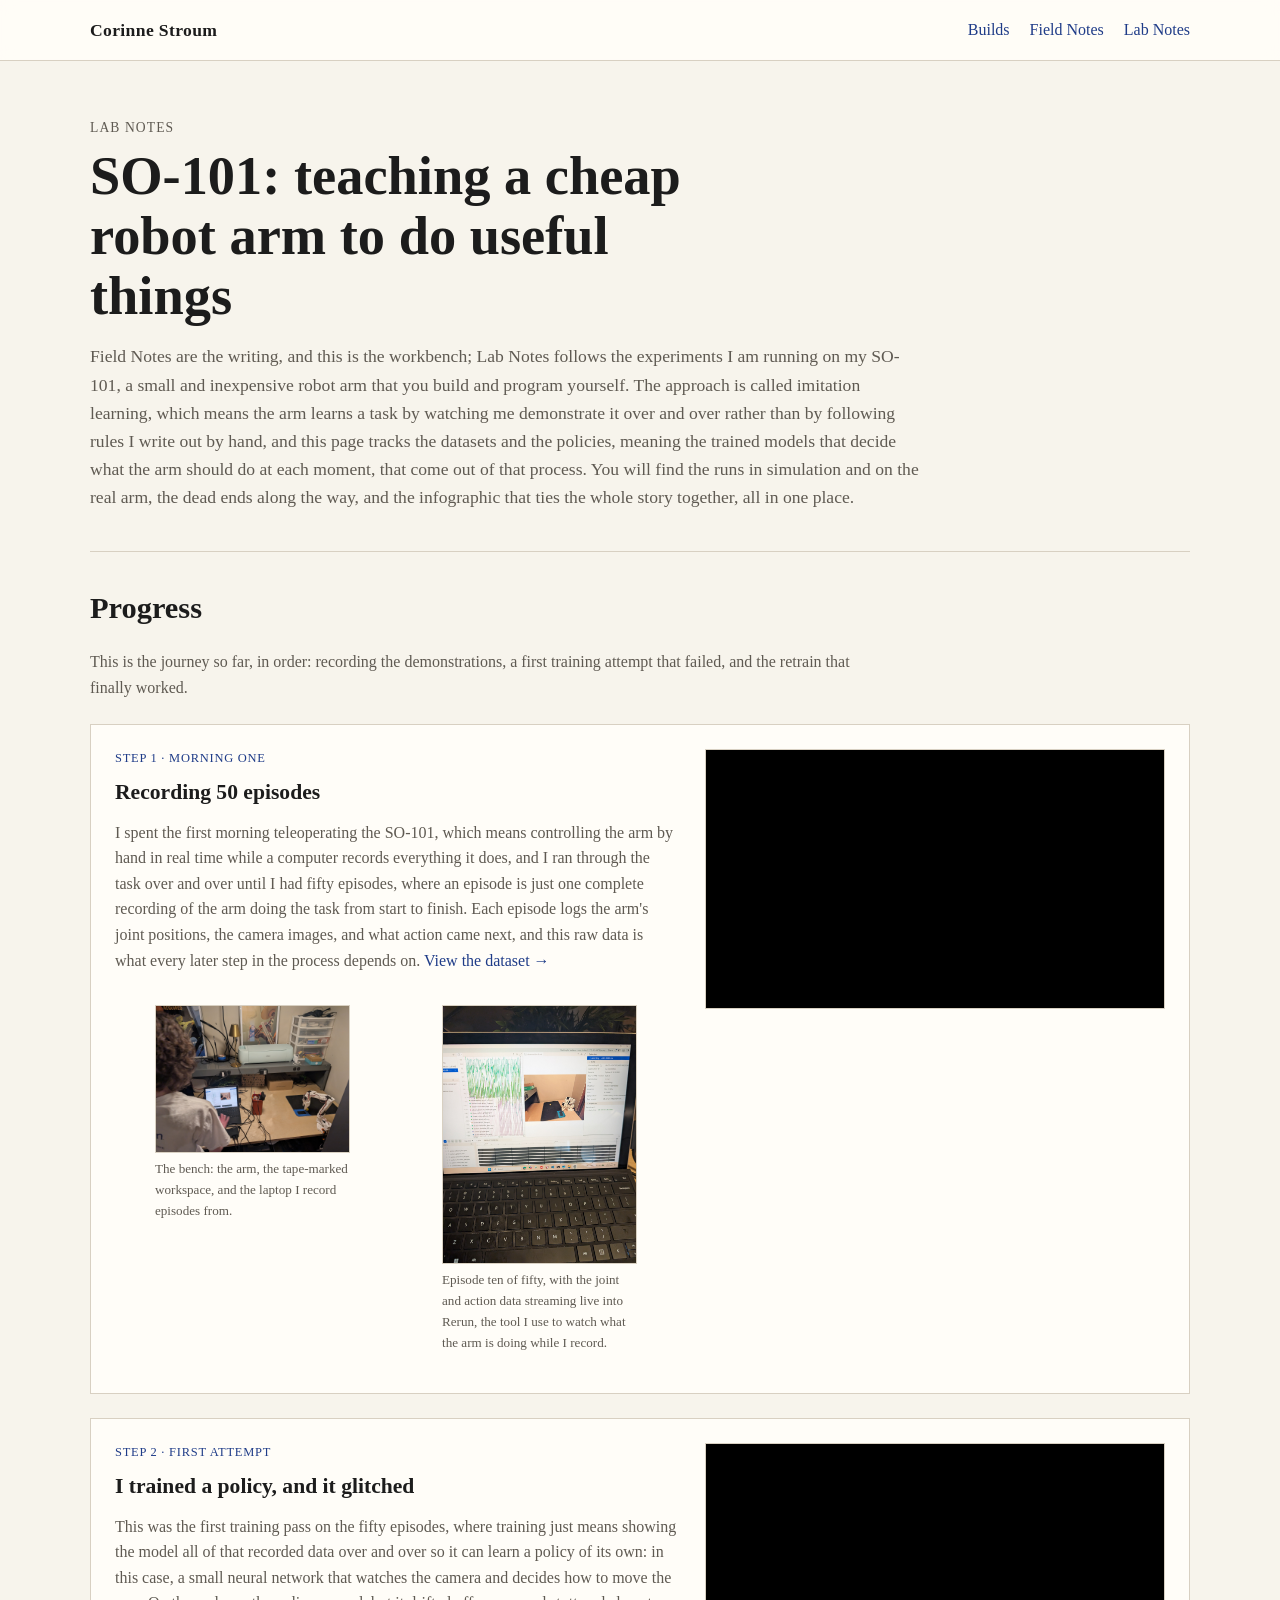
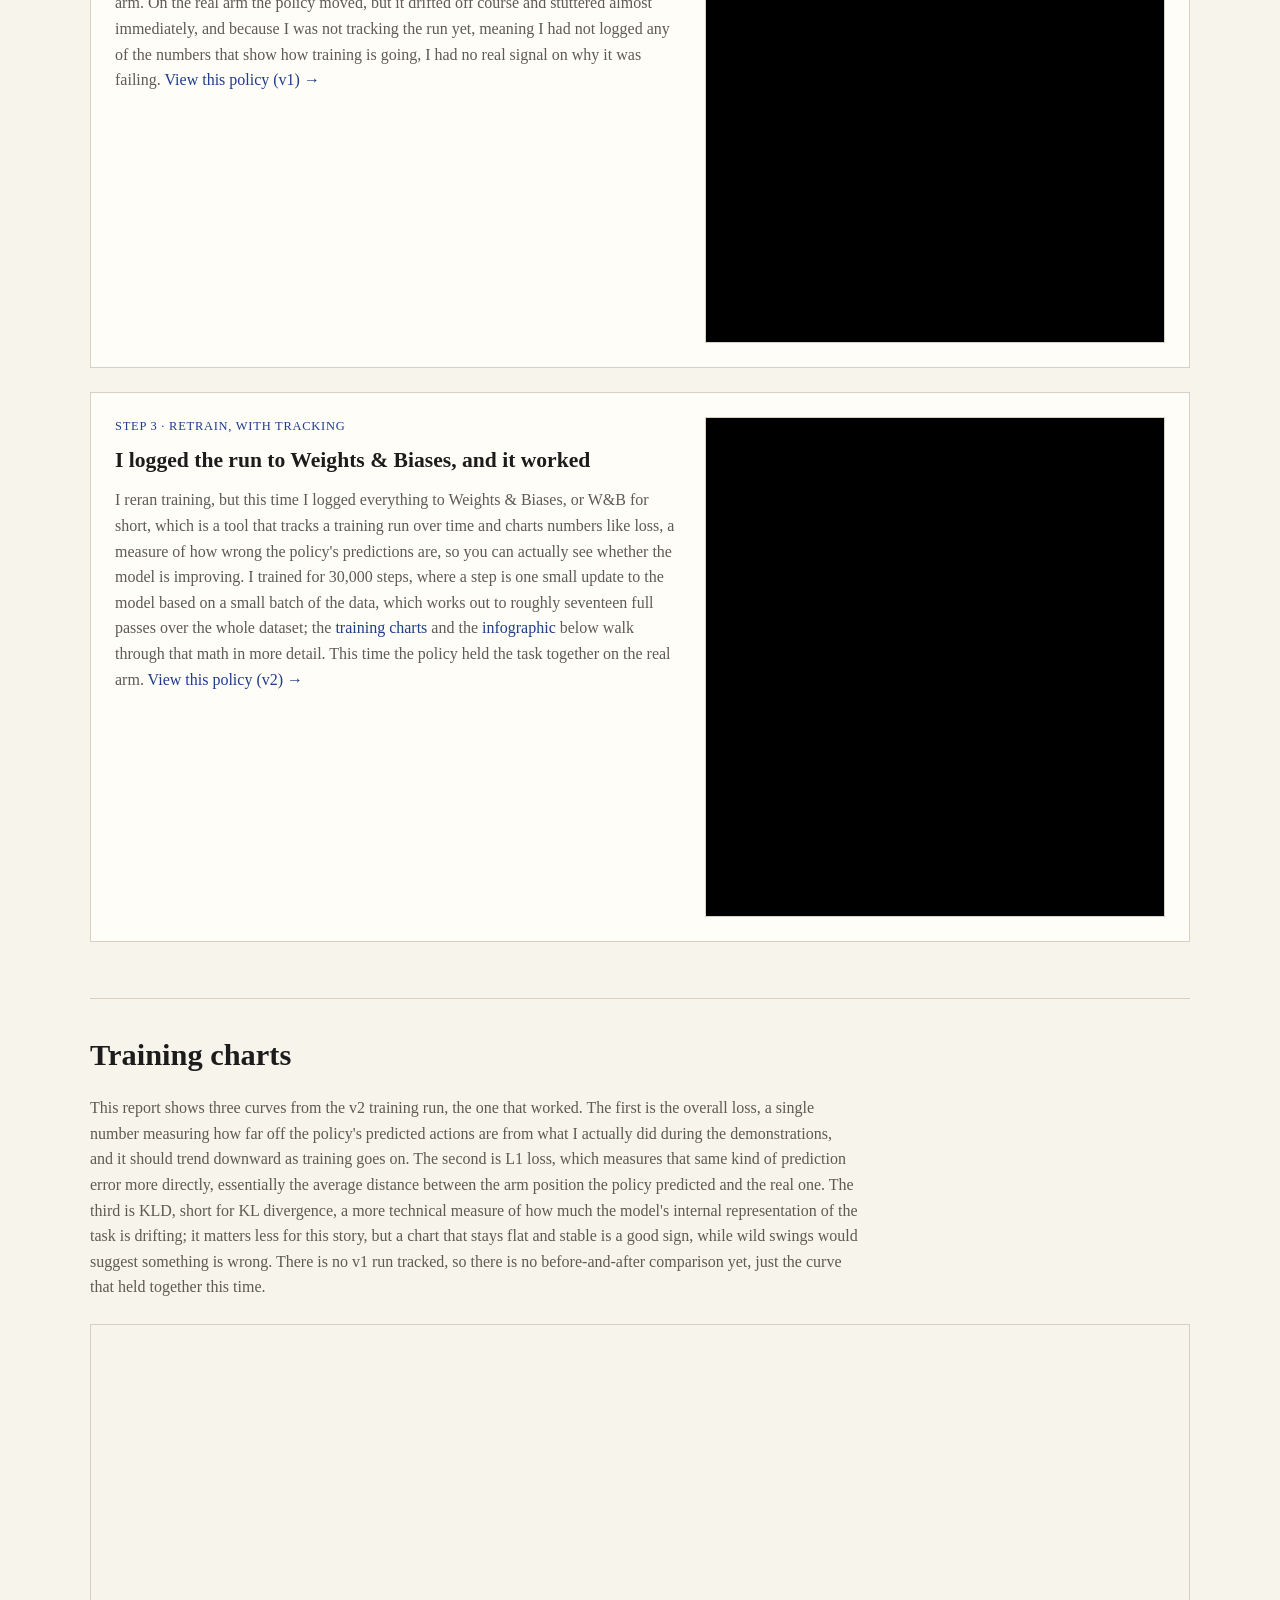
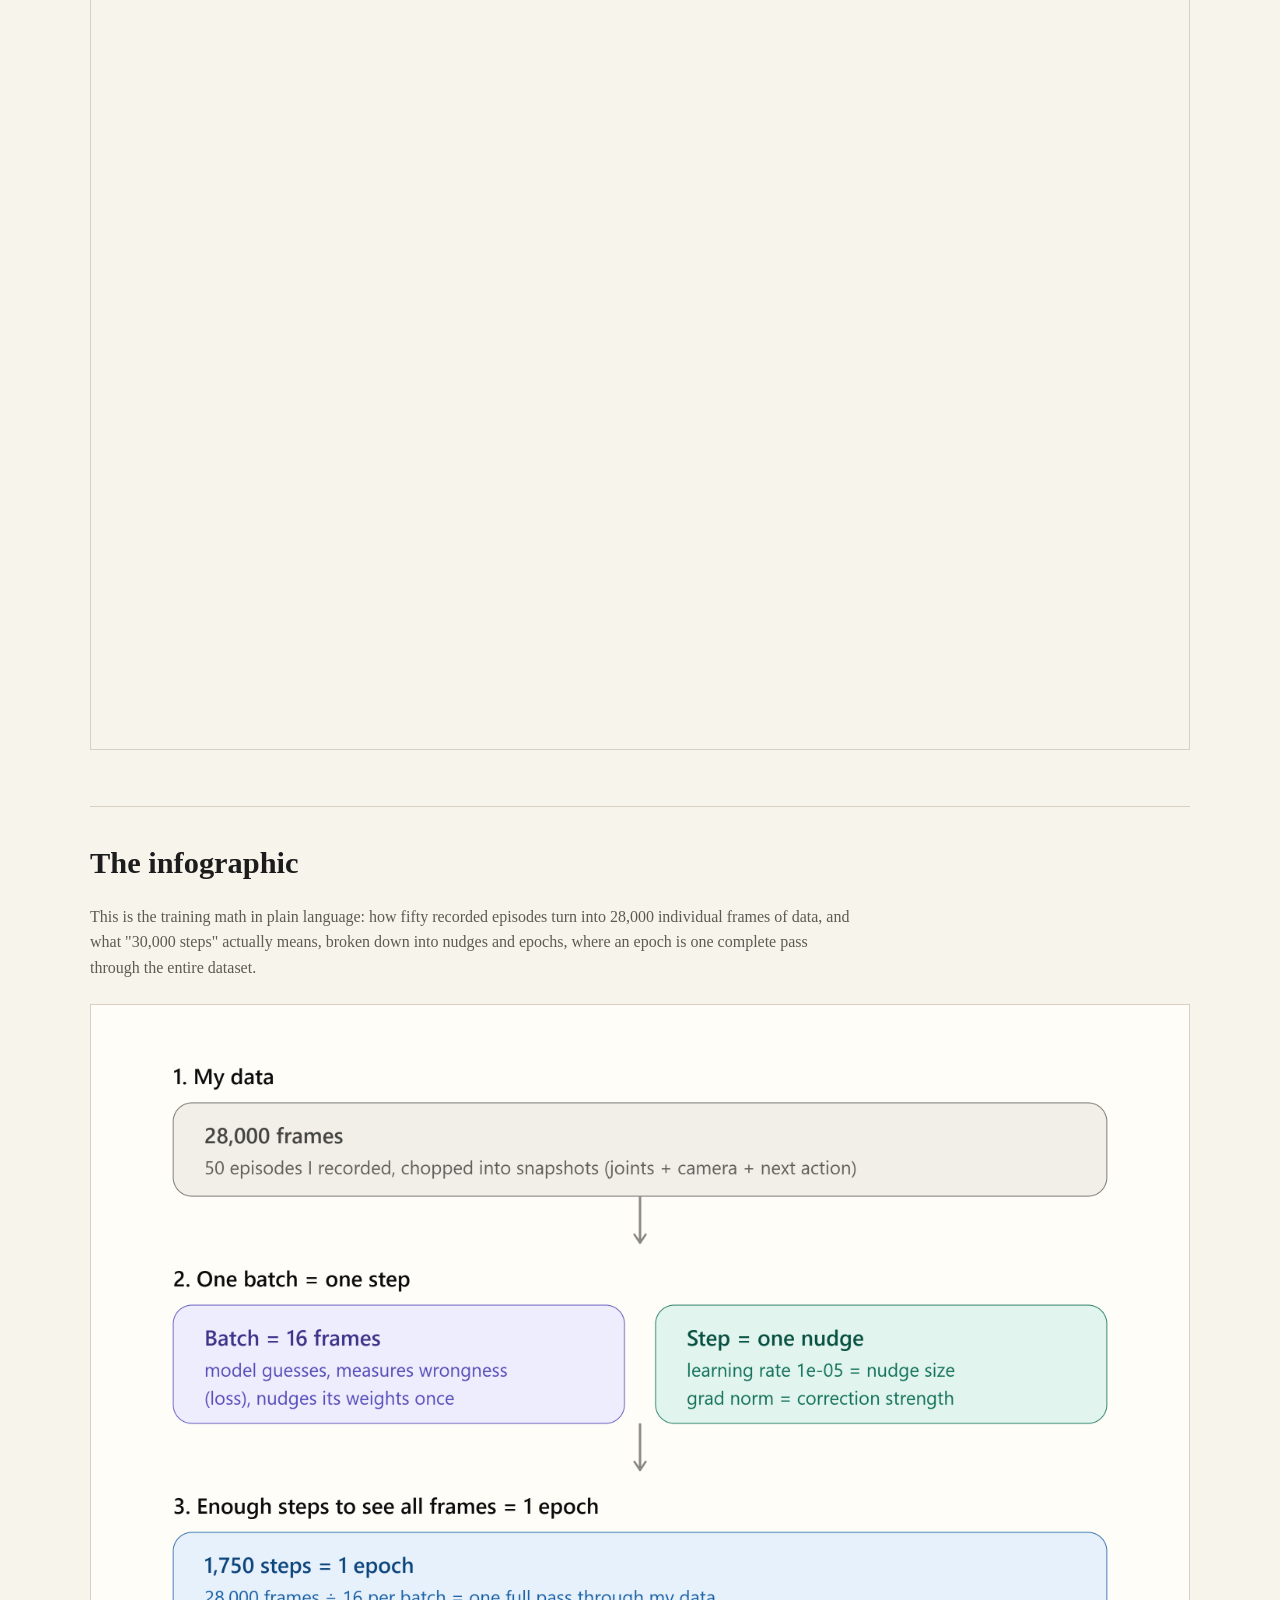
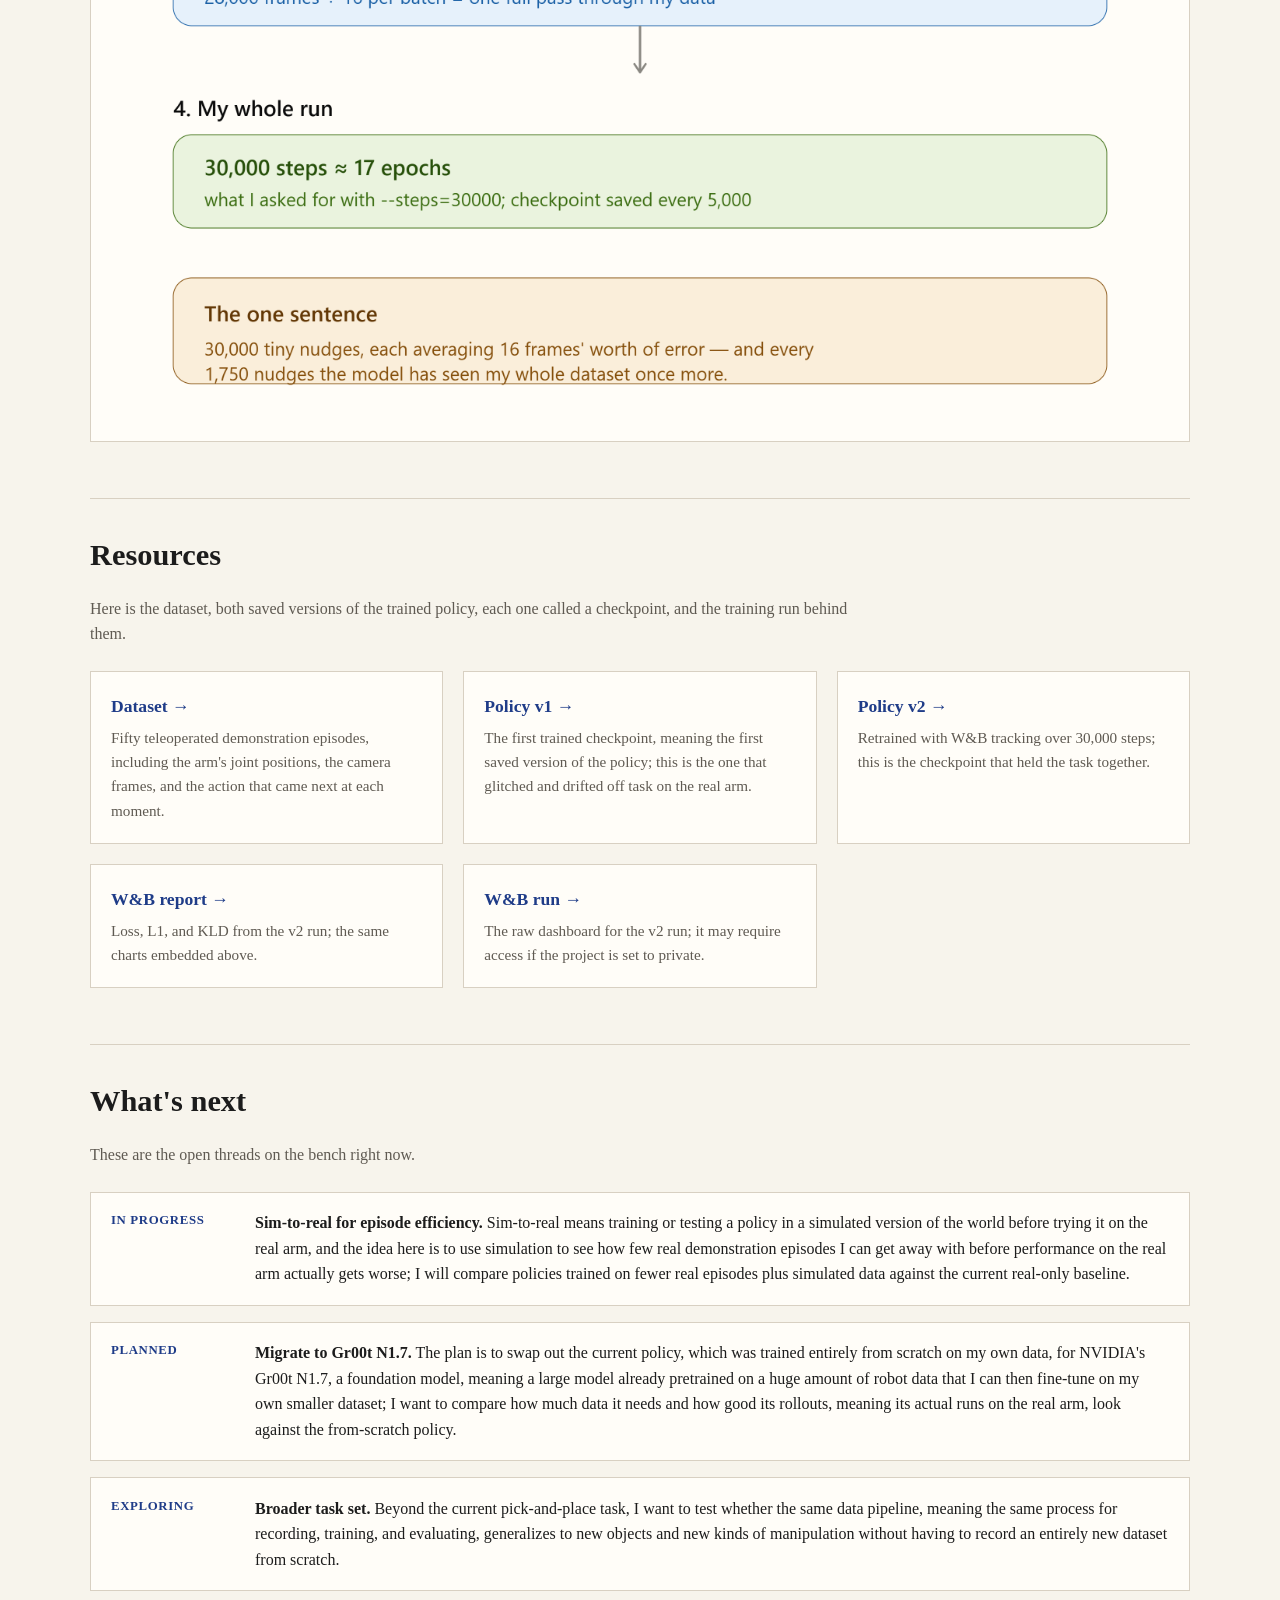
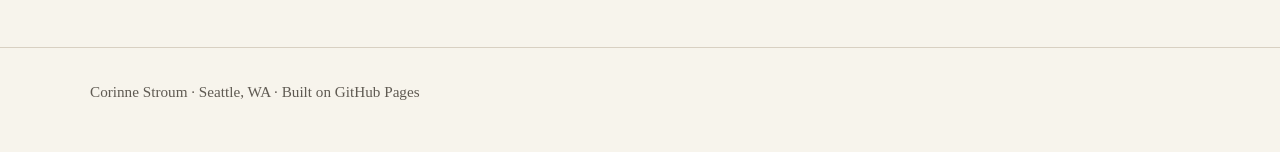
==== lab-notes.html @ 9cad7eb8 "Rewrite Lab Notes copy to match voice: no em dashes, longer sentences Rewrites all prose on lab-note" ====
<!DOCTYPE html>
<html lang="en">
<head>
  <meta charset="UTF-8" />
  <meta name="viewport" content="width=device-width, initial-scale=1.0" />
  <title>Lab Notes: SO-101 · Corinne Stroum</title>
  <style>
    :root {
      --bg: #f7f4ec;
      --paper: #fffdf8;
      --ink: #1c1c1c;
      --muted: #5f5a52;
      --line: #d8d0c2;
      --accent: #1f3c88;
      --max: 1100px;
    }

    * {
      box-sizing: border-box;
    }

    html {
      scroll-behavior: smooth;
    }

    body {
      margin: 0;
      font-family: Georgia, "Times New Roman", serif;
      background: var(--bg);
      color: var(--ink);
      line-height: 1.6;
    }

    a {
      color: var(--accent);
      text-decoration: none;
    }

    a:hover {
      text-decoration: underline;
    }

    .wrap {
      width: min(92%, var(--max));
      margin: 0 auto;
    }

    header {
      border-bottom: 1px solid var(--line);
      background: rgba(255, 253, 248, 0.92);
      position: sticky;
      top: 0;
      backdrop-filter: blur(8px);
    }

    nav {
      display: flex;
      justify-content: space-between;
      align-items: center;
      padding: 1rem 0;
      gap: 1rem;
    }

    nav .name {
      font-size: 1.1rem;
      font-weight: bold;
      letter-spacing: 0.02em;
    }

    nav ul {
      list-style: none;
      display: flex;
      gap: 1.25rem;
      padding: 0;
      margin: 0;
      flex-wrap: wrap;
    }

    .hero {
      padding: 3.5rem 0 2.5rem;
    }

    .hero .kicker {
      text-transform: uppercase;
      letter-spacing: 0.08em;
      font-size: 0.85rem;
      color: var(--muted);
      margin-bottom: 0.5rem;
    }

    .hero h1 {
      font-size: clamp(2.2rem, 5vw, 3.4rem);
      line-height: 1.1;
      margin: 0 0 1rem;
      max-width: 22ch;
    }

    .hero p {
      max-width: 52rem;
      font-size: 1.1rem;
      color: var(--muted);
      margin: 0;
    }

    section {
      padding: 2rem 0 3.5rem;
      border-top: 1px solid var(--line);
    }

    section h2 {
      font-size: 1.9rem;
      margin: 0 0 0.75rem;
    }

    .section-intro {
      color: var(--muted);
      max-width: 48rem;
      margin-bottom: 1.5rem;
    }

    .grid {
      display: grid;
      grid-template-columns: repeat(auto-fit, minmax(280px, 1fr));
      gap: 1.25rem;
    }

    .card {
      background: var(--paper);
      border: 1px solid var(--line);
      padding: 1.25rem;
    }

    .card h3 {
      margin-top: 0;
      margin-bottom: 0.5rem;
      font-size: 1.2rem;
    }

    .meta {
      font-size: 0.88rem;
      color: var(--muted);
      margin-bottom: 0.75rem;
    }

    .placeholder {
      border: 1px dashed var(--line);
      background: rgba(255,255,255,0.45);
      color: var(--muted);
      display: flex;
      flex-direction: column;
      align-items: center;
      justify-content: center;
      text-align: center;
      min-height: 180px;
      font-size: 0.95rem;
    }

    .placeholder .tag {
      text-transform: uppercase;
      letter-spacing: 0.06em;
      font-size: 0.75rem;
      margin-bottom: 0.4rem;
    }

    .media-grid {
      display: grid;
      grid-template-columns: repeat(auto-fit, minmax(260px, 1fr));
      gap: 1.25rem;
    }

    .media-grid figure {
      margin: 0;
    }

    .media-grid img,
    .media-grid video {
      width: 100%;
      height: auto;
      display: block;
      border: 1px solid var(--line);
      background: #000;
    }

    .media-grid figcaption {
      font-size: 0.88rem;
      color: var(--muted);
      margin-top: 0.5rem;
    }

    .story {
      display: grid;
      gap: 1.5rem;
    }

    .beat {
      display: grid;
      grid-template-columns: 1.1fr 0.9fr;
      gap: 1.75rem;
      align-items: start;
      background: var(--paper);
      border: 1px solid var(--line);
      padding: 1.5rem;
    }

    .beat .kicker {
      text-transform: uppercase;
      letter-spacing: 0.06em;
      font-size: 0.78rem;
      color: var(--accent);
      margin-bottom: 0.4rem;
    }

    .beat h3 {
      font-size: 1.35rem;
      margin: 0 0 0.6rem;
    }

    .beat p {
      color: var(--muted);
      margin: 0;
    }

    .beat .photos {
      display: grid;
      grid-template-columns: 1fr 1fr;
      gap: 0.75rem;
      margin-top: 1rem;
    }

    .beat .photos img {
      width: 100%;
      height: auto;
      display: block;
      border: 1px solid var(--line);
    }

    .beat .photos figcaption,
    .beat p + figcaption {
      font-size: 0.82rem;
      color: var(--muted);
      margin-top: 0.35rem;
    }

    .video-embed {
      border: 1px solid var(--line);
      background: #000;
    }

    .video-embed iframe {
      width: 100%;
      aspect-ratio: 16 / 9;
      display: block;
      border: 0;
    }

    .video-embed.portrait iframe {
      aspect-ratio: 9 / 16;
      max-width: 280px;
      margin: 0 auto;
    }

    .wandb-embed {
      border: 1px solid var(--line);
      line-height: 0;
    }

    .wandb-embed iframe {
      border: none;
      width: 100%;
      height: 1024px;
      display: block;
    }

    @media (max-width: 700px) {
      .beat {
        grid-template-columns: 1fr;
      }
    }

    .infographic-frame {
      border: 1px solid var(--line);
      background: var(--paper);
      padding: 1.25rem;
    }

    .infographic-frame img {
      width: 100%;
      height: auto;
      display: block;
    }

    .resource-list {
      list-style: none;
      margin: 0;
      padding: 0;
      display: grid;
      grid-template-columns: repeat(auto-fit, minmax(280px, 1fr));
      gap: 1.25rem;
    }

    .resource-list li {
      background: var(--paper);
      border: 1px solid var(--line);
      padding: 1.25rem;
    }

    .resource-list h3 {
      margin: 0 0 0.35rem;
      font-size: 1.1rem;
    }

    .resource-list p {
      margin: 0;
      color: var(--muted);
      font-size: 0.95rem;
    }

    .roadmap {
      display: grid;
      gap: 1rem;
    }

    .roadmap-item {
      display: grid;
      grid-template-columns: 8rem 1fr;
      gap: 1rem;
      background: var(--paper);
      border: 1px solid var(--line);
      padding: 1.1rem 1.25rem;
    }

    .roadmap-item .status {
      font-size: 0.8rem;
      text-transform: uppercase;
      letter-spacing: 0.05em;
      color: var(--accent);
      font-weight: bold;
    }

    @media (max-width: 640px) {
      .roadmap-item {
        grid-template-columns: 1fr;
      }
    }

    footer {
      border-top: 1px solid var(--line);
      padding: 2rem 0 3rem;
      color: var(--muted);
      font-size: 0.95rem;
    }
  </style>
</head>
<body>
  <header>
    <div class="wrap">
      <nav>
        <div class="name"><a href="index.html" style="color:inherit">Corinne Stroum</a></div>
        <ul>
          <li><a href="index.html#builds">Builds</a></li>
          <li><a href="writing.html">Field Notes</a></li>
          <li><a href="lab-notes.html">Lab Notes</a></li>
        </ul>
      </nav>
    </div>
  </header>

  <main class="wrap">
    <section class="hero" style="border-top: none;">
      <div class="kicker">Lab Notes</div>
      <h1>SO-101: teaching a cheap robot arm to do useful things</h1>
      <p>
        Field Notes are the writing, and this is the workbench; Lab Notes follows the experiments I am running
        on my SO-101, a small and inexpensive robot arm that you build and program yourself. The approach is
        called imitation learning, which means the arm learns a task by watching me demonstrate it over and
        over rather than by following rules I write out by hand, and this page tracks the datasets and the
        policies, meaning the trained models that decide what the arm should do at each moment, that come out
        of that process. You will find the runs in simulation and on the real arm, the dead ends along the
        way, and the infographic that ties the whole story together, all in one place.
      </p>
    </section>

    <section id="progress">
      <h2>Progress</h2>
      <p class="section-intro">
        This is the journey so far, in order: recording the demonstrations, a first training attempt that
        failed, and the retrain that finally worked.
      </p>

      <div class="story">
        <article class="beat">
          <div>
            <div class="kicker">Step 1 · Morning one</div>
            <h3>Recording 50 episodes</h3>
            <p>
              I spent the first morning teleoperating the SO-101, which means controlling the arm by hand in
              real time while a computer records everything it does, and I ran through the task over and over
              until I had fifty episodes, where an episode is just one complete recording of the arm doing the
              task from start to finish. Each episode logs the arm's joint positions, the camera images, and
              what action came next, and this raw data is what every later step in the process depends on.
              <a href="https://huggingface.co/datasets/cpstroum/so101-brachiomimus-50ep" target="_blank" rel="noreferrer">View the dataset →</a>
            </p>
            <div class="photos">
              <figure>
                <img src="featured_images/so101-workspace.jpg" alt="Home workbench with the SO-101 follower arm on a tape-marked mat, a recording laptop, and maker gear on the shelf above" />
                <figcaption>The bench: the arm, the tape-marked workspace, and the laptop I record episodes from.</figcaption>
              </figure>
              <figure>
                <img src="featured_images/so101-training-rerun.jpg" alt="Laptop showing a terminal encoding episodes next to the Rerun viewer with joint/action plots and the front camera feed" />
                <figcaption>Episode ten of fifty, with the joint and action data streaming live into Rerun, the tool I use to watch what the arm is doing while I record.</figcaption>
              </figure>
            </div>
          </div>
          <div class="video-embed">
            <iframe src="https://www.youtube.com/embed/sjnnFQAO8gw" title="Recording SO-101 demonstration episodes" allowfullscreen loading="lazy"></iframe>
          </div>
        </article>

        <article class="beat">
          <div>
            <div class="kicker">Step 2 · First attempt</div>
            <h3>I trained a policy, and it glitched</h3>
            <p>
              This was the first training pass on the fifty episodes, where training just means showing the
              model all of that recorded data over and over so it can learn a policy of its own: in this case,
              a small neural network that watches the camera and decides how to move the arm. On the real arm
              the policy moved, but it drifted off course and stuttered almost immediately, and because I was
              not tracking the run yet, meaning I had not logged any of the numbers that show how training is
              going, I had no real signal on why it was failing.
              <a href="https://huggingface.co/cpstroum/so101-brachiomimus-block-movement" target="_blank" rel="noreferrer">View this policy (v1) →</a>
            </p>
          </div>
          <div class="video-embed portrait">
            <iframe src="https://www.youtube.com/embed/U37baniM0o0" title="First SO-101 policy rollout, glitching off-task" allowfullscreen loading="lazy"></iframe>
          </div>
        </article>

        <article class="beat">
          <div>
            <div class="kicker">Step 3 · Retrain, with tracking</div>
            <h3>I logged the run to Weights &amp; Biases, and it worked</h3>
            <p>
              I reran training, but this time I logged everything to Weights &amp; Biases, or W&amp;B for
              short, which is a tool that tracks a training run over time and charts numbers like loss, a
              measure of how wrong the policy's predictions are, so you can actually see whether the model is
              improving. I trained for 30,000 steps, where a step is one small update to the model based on a
              small batch of the data, which works out to roughly seventeen full passes over the whole
              dataset; the <a href="#training-charts">training charts</a> and the
              <a href="#infographic">infographic</a> below walk through that math in more detail. This time
              the policy held the task together on the real arm.
              <a href="https://huggingface.co/cpstroum/so101-brachiomimus-block-movement-v2" target="_blank" rel="noreferrer">View this policy (v2) →</a>
            </p>
          </div>
          <div class="video-embed portrait">
            <iframe src="https://www.youtube.com/embed/iyRoyD8ZCpg" title="SO-101 policy rollout after retraining with W&B tracking" allowfullscreen loading="lazy"></iframe>
          </div>
        </article>
      </div>
    </section>

    <section id="training-charts">
      <h2>Training charts</h2>
      <p class="section-intro">
        This report shows three curves from the v2 training run, the one that worked. The first is the
        overall loss, a single number measuring how far off the policy's predicted actions are from what I
        actually did during the demonstrations, and it should trend downward as training goes on. The second
        is L1 loss, which measures that same kind of prediction error more directly, essentially the average
        distance between the arm position the policy predicted and the real one. The third is KLD, short for
        KL divergence, a more technical measure of how much the model's internal representation of the task is
        drifting; it matters less for this story, but a chart that stays flat and stable is a good sign, while
        wild swings would suggest something is wrong. There is no v1 run tracked, so there is no
        before-and-after comparison yet, just the curve that held together this time.
      </p>
      <div class="wandb-embed">
        <iframe src="https://wandb.ai/cpstroum-personal/so101-brachiomimus/reports/Block-Movement-v2-30k-steps---VmlldzoxNzQ5OTI4NA" title="W&B report: SO-101 block-movement v2, 30k steps" loading="lazy"></iframe>
      </div>
    </section>

    <section id="infographic">
      <h2>The infographic</h2>
      <p class="section-intro">
        This is the training math in plain language: how fifty recorded episodes turn into 28,000 individual
        frames of data, and what "30,000 steps" actually means, broken down into nudges and epochs, where an
        epoch is one complete pass through the entire dataset.
      </p>
      <div class="infographic-frame">
        <img src="featured_images/so101-infographic.png" alt="Infographic explaining the training math: 28,000 frames from 50 episodes, batch of 16 = one step, 1,750 steps = one epoch, 30,000 steps is about 17 epochs" />
      </div>
    </section>

    <section id="resources">
      <h2>Resources</h2>
      <p class="section-intro">
        Here is the dataset, both saved versions of the trained policy, each one called a checkpoint, and the
        training run behind them.
      </p>
      <ul class="resource-list">
        <li>
          <h3><a href="https://huggingface.co/datasets/cpstroum/so101-brachiomimus-50ep" target="_blank" rel="noreferrer">Dataset →</a></h3>
          <p>Fifty teleoperated demonstration episodes, including the arm's joint positions, the camera frames, and the action that came next at each moment.</p>
        </li>
        <li>
          <h3><a href="https://huggingface.co/cpstroum/so101-brachiomimus-block-movement" target="_blank" rel="noreferrer">Policy v1 →</a></h3>
          <p>The first trained checkpoint, meaning the first saved version of the policy; this is the one that glitched and drifted off task on the real arm.</p>
        </li>
        <li>
          <h3><a href="https://huggingface.co/cpstroum/so101-brachiomimus-block-movement-v2" target="_blank" rel="noreferrer">Policy v2 →</a></h3>
          <p>Retrained with W&amp;B tracking over 30,000 steps; this is the checkpoint that held the task together.</p>
        </li>
        <li>
          <h3><a href="https://wandb.ai/cpstroum-personal/so101-brachiomimus/reports/Block-Movement-v2-30k-steps---VmlldzoxNzQ5OTI4NA" target="_blank" rel="noreferrer">W&amp;B report →</a></h3>
          <p>Loss, L1, and KLD from the v2 run; the same charts embedded above.</p>
        </li>
        <li>
          <h3><a href="https://wandb.ai/cpstroum-personal/so101-brachiomimus/runs/oe3u6paz" target="_blank" rel="noreferrer">W&amp;B run →</a></h3>
          <p>The raw dashboard for the v2 run; it may require access if the project is set to private.</p>
        </li>
      </ul>
    </section>

    <section id="whats-next">
      <h2>What's next</h2>
      <p class="section-intro">
        These are the open threads on the bench right now.
      </p>
      <div class="roadmap">
        <div class="roadmap-item">
          <div class="status">In progress</div>
          <div>
            <strong>Sim-to-real for episode efficiency.</strong> Sim-to-real means training or testing a policy
            in a simulated version of the world before trying it on the real arm, and the idea here is to use
            simulation to see how few real demonstration episodes I can get away with before performance on
            the real arm actually gets worse; I will compare policies trained on fewer real episodes plus
            simulated data against the current real-only baseline.
          </div>
        </div>
        <div class="roadmap-item">
          <div class="status">Planned</div>
          <div>
            <strong>Migrate to Gr00t N1.7.</strong> The plan is to swap out the current policy, which was
            trained entirely from scratch on my own data, for NVIDIA's Gr00t N1.7, a foundation model, meaning
            a large model already pretrained on a huge amount of robot data that I can then fine-tune on my own
            smaller dataset; I want to compare how much data it needs and how good its rollouts, meaning its
            actual runs on the real arm, look against the from-scratch policy.
          </div>
        </div>
        <div class="roadmap-item">
          <div class="status">Exploring</div>
          <div>
            <strong>Broader task set.</strong> Beyond the current pick-and-place task, I want to test whether
            the same data pipeline, meaning the same process for recording, training, and evaluating,
            generalizes to new objects and new kinds of manipulation without having to record an entirely new
            dataset from scratch.
          </div>
        </div>
      </div>
    </section>
  </main>

  <footer>
    <div class="wrap">
      Corinne Stroum · Seattle, WA · Built on GitHub Pages
    </div>
  </footer>
</body>
</html>
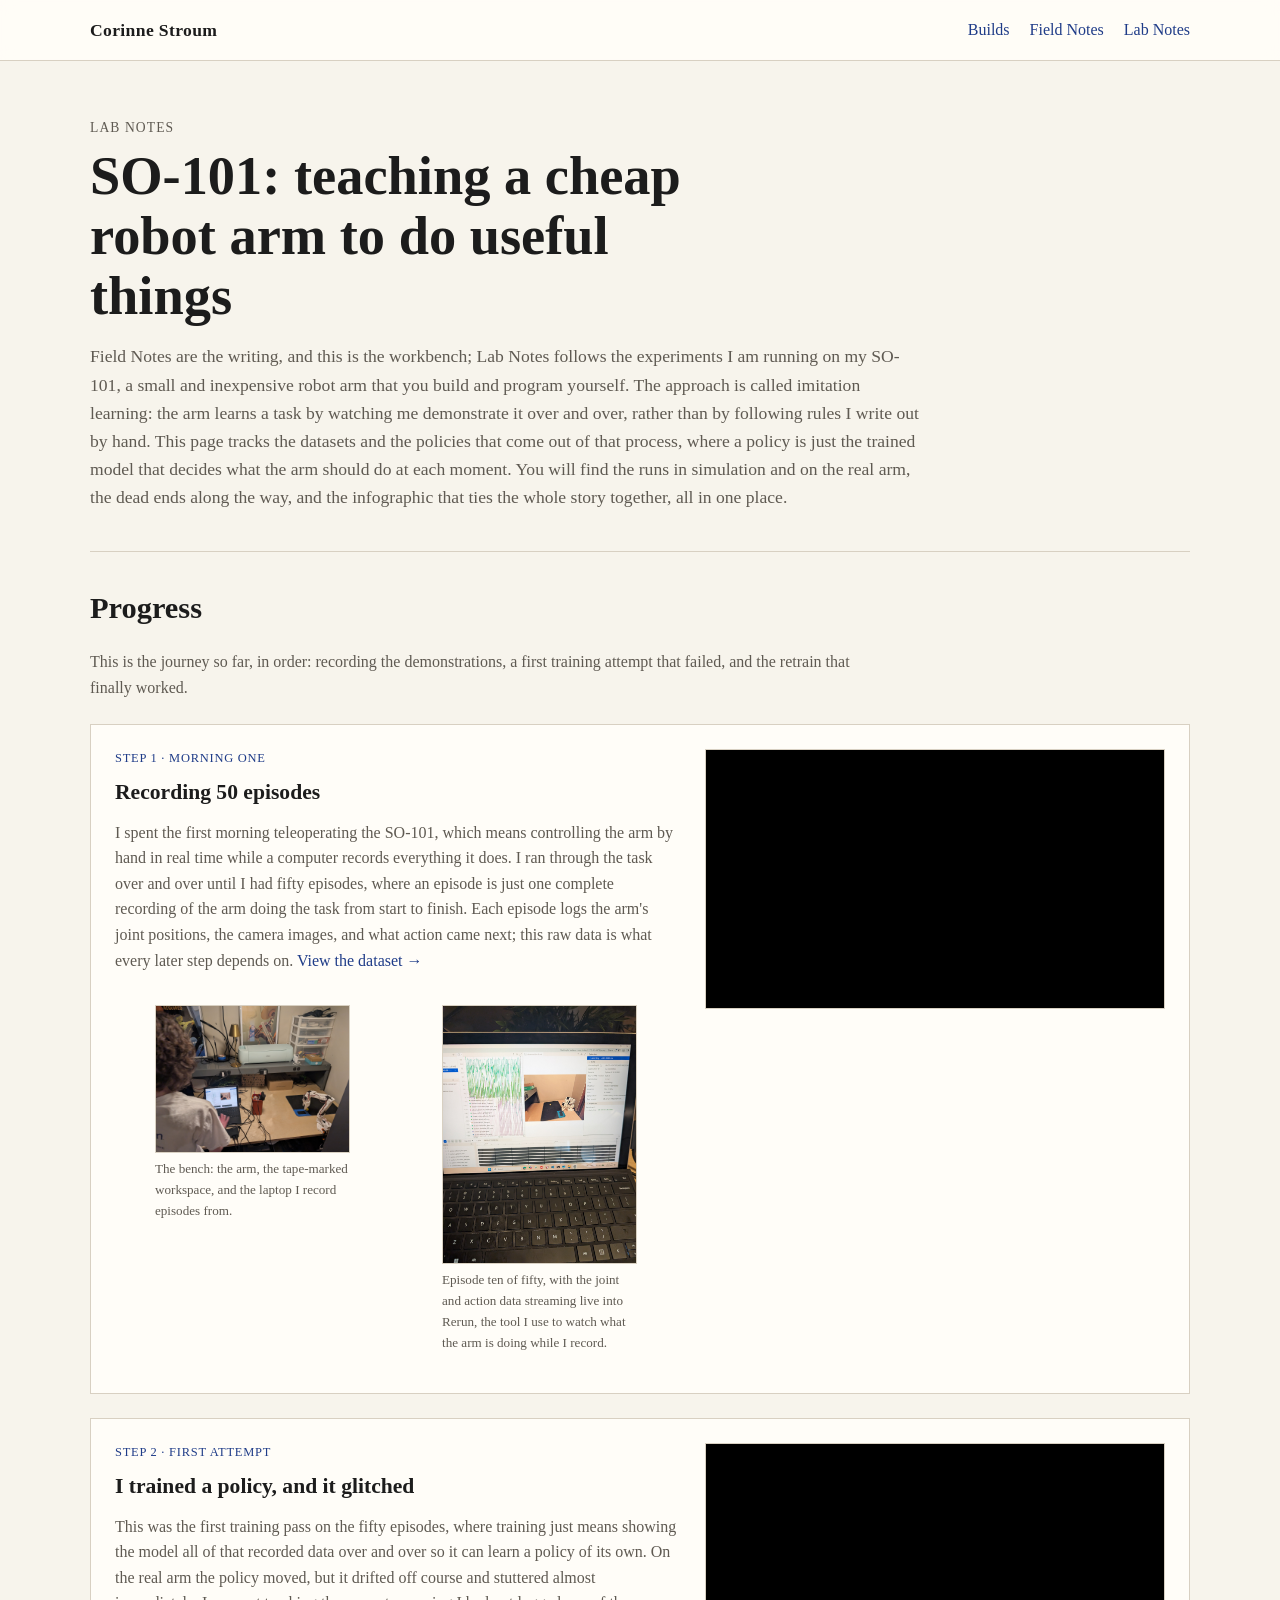
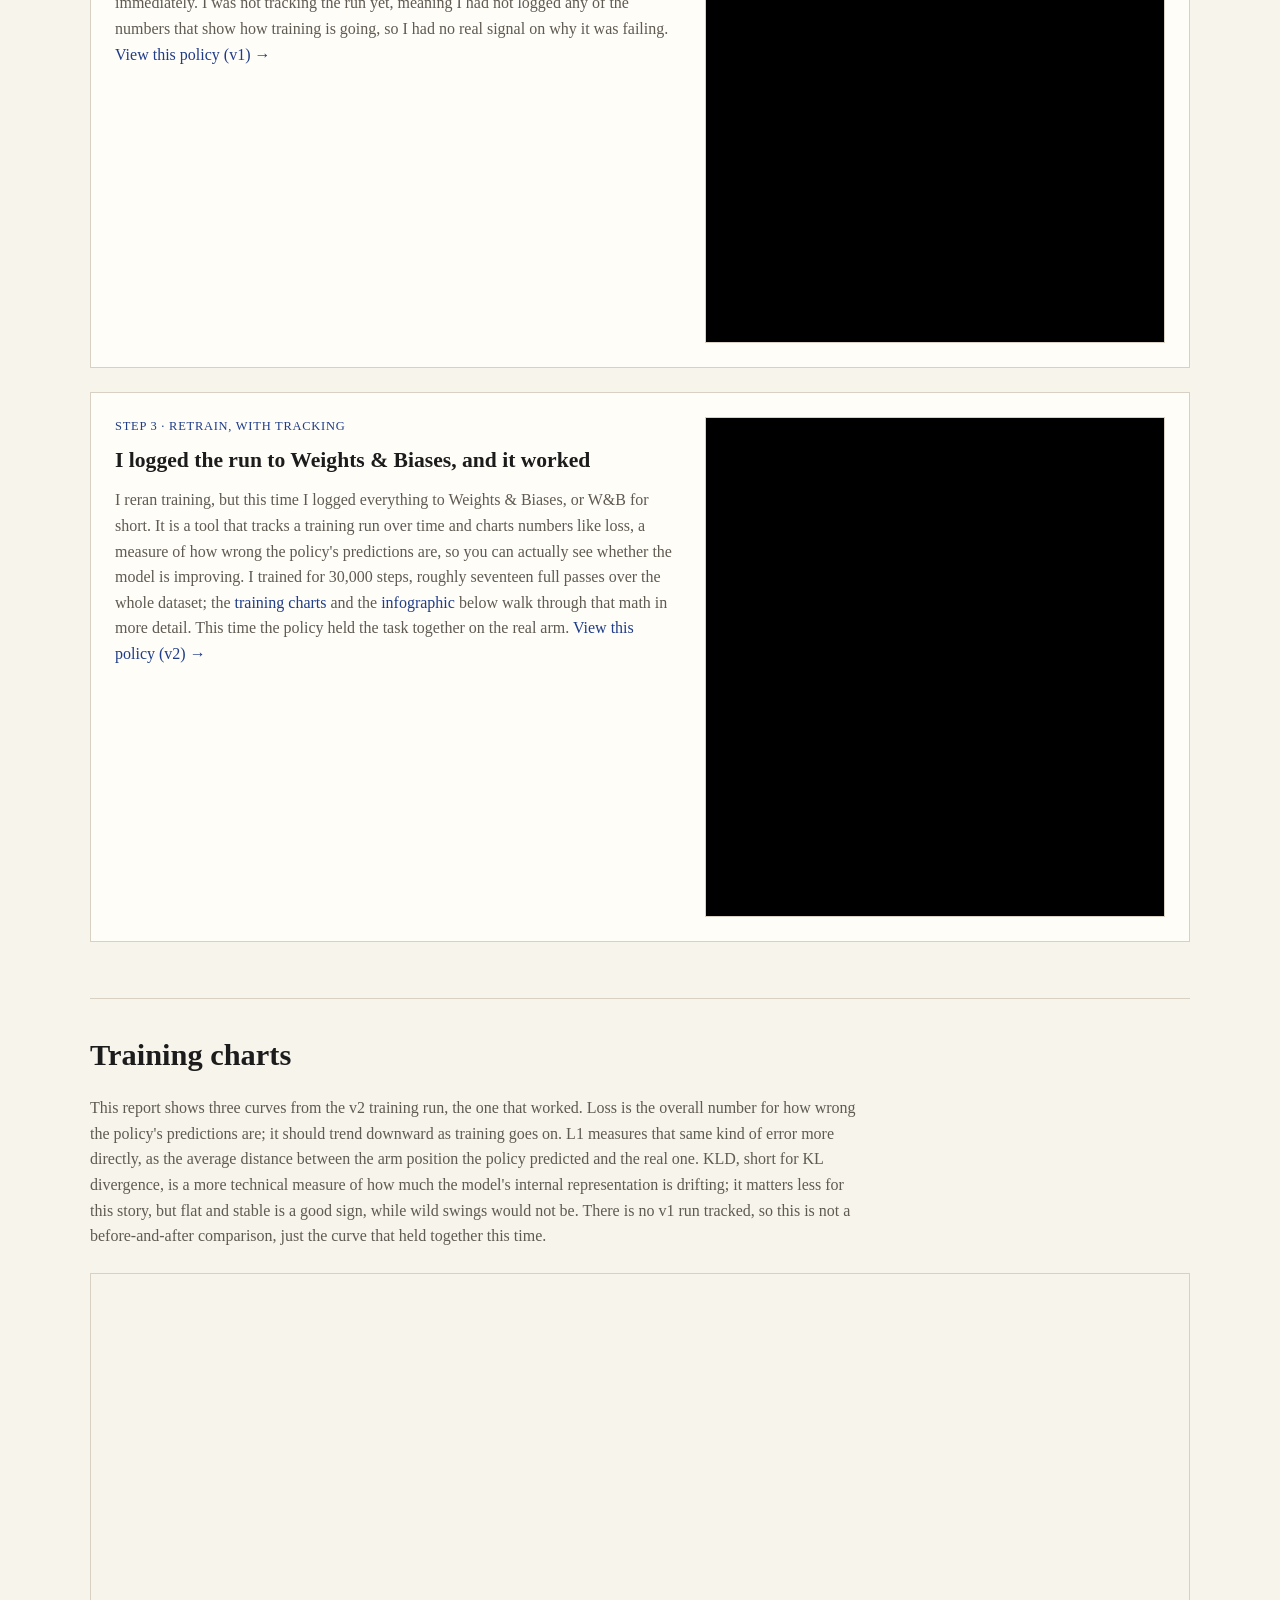
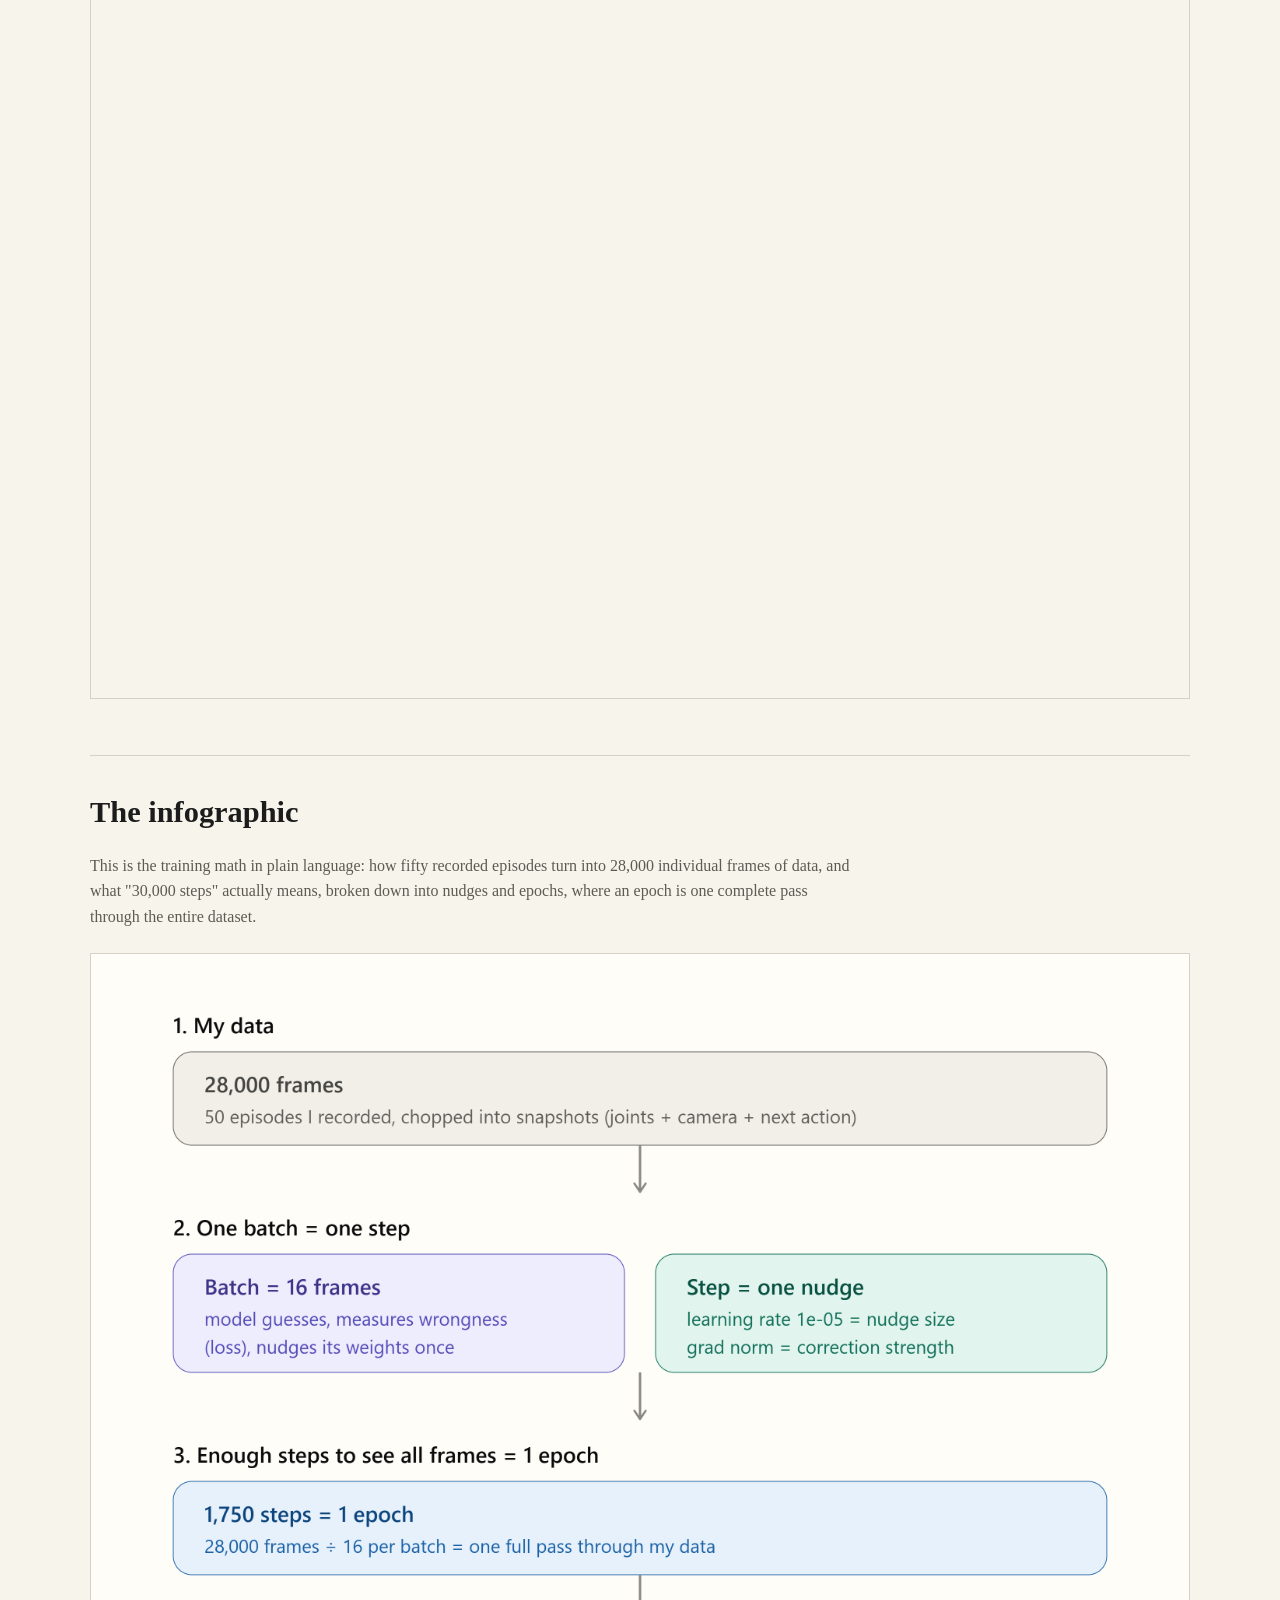
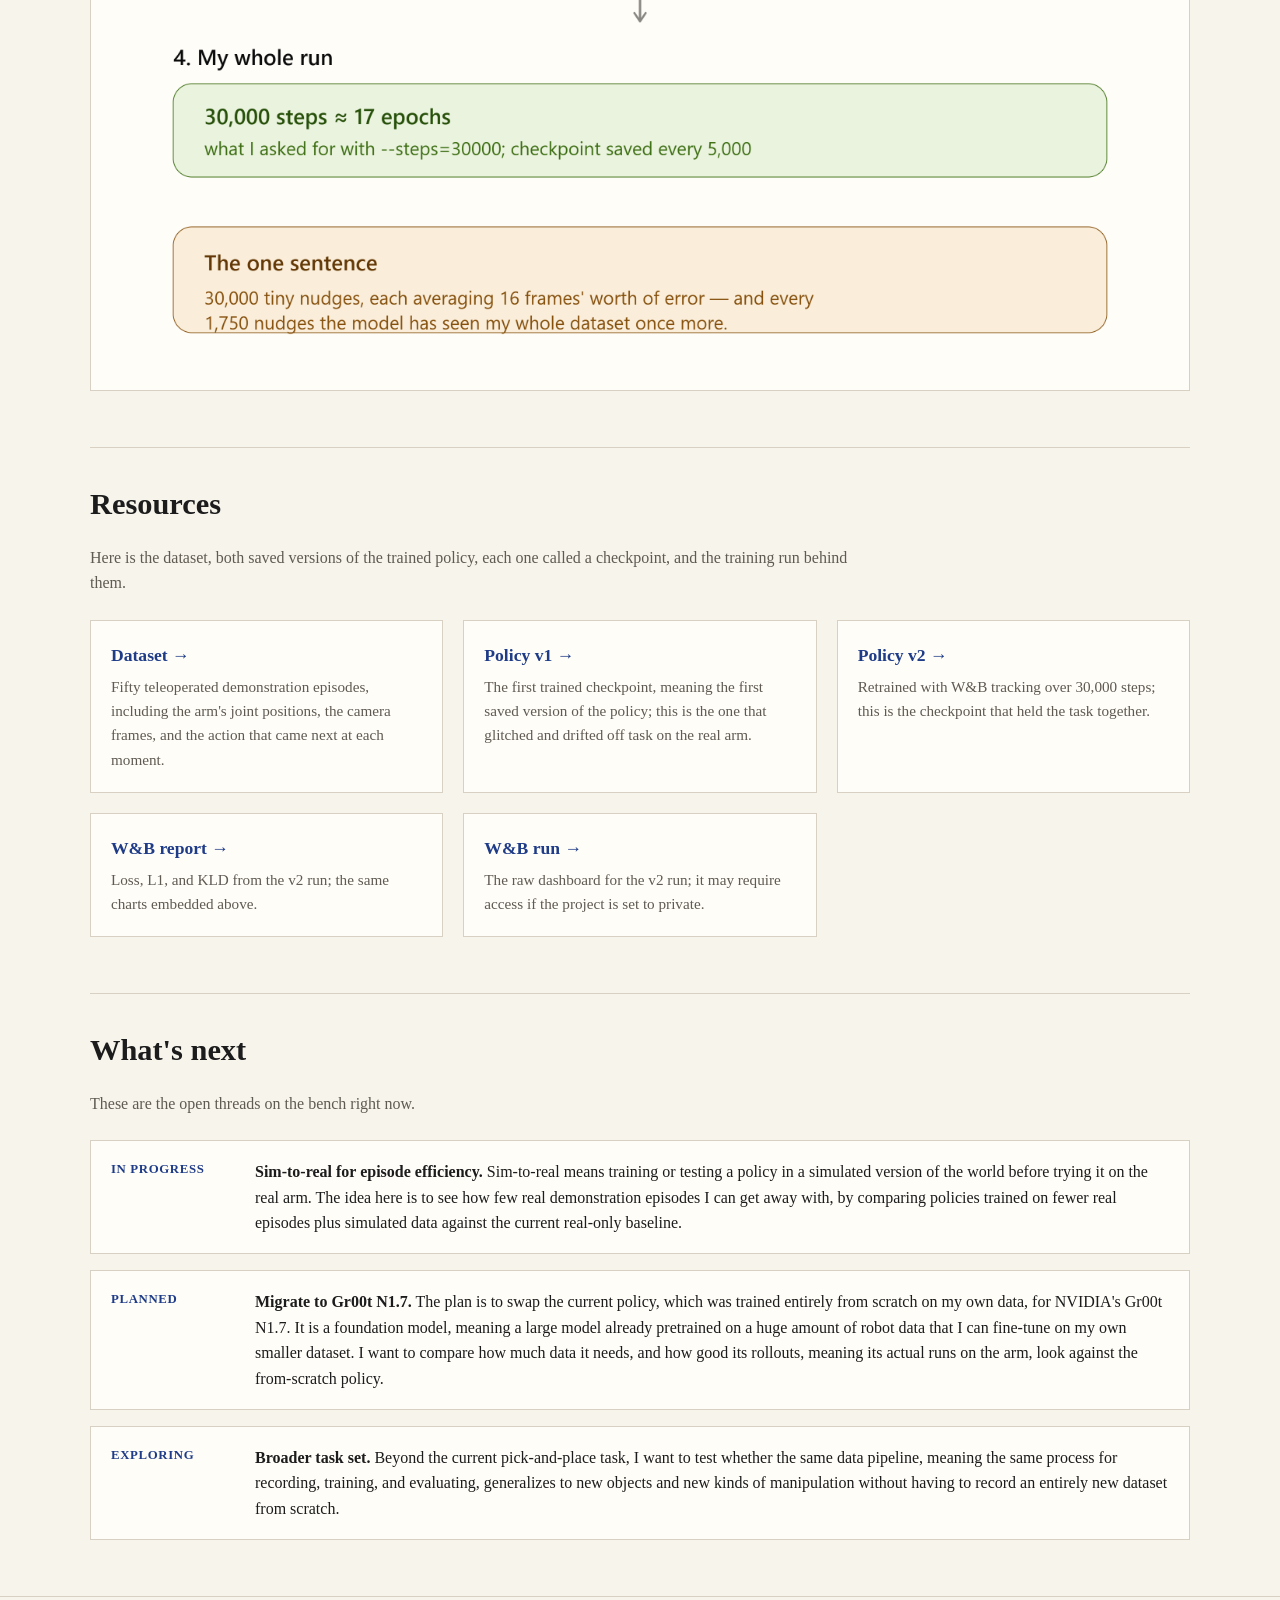
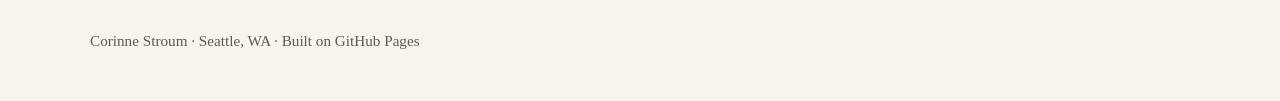
==== commit ebdee332: "Trim overlong sentences on Lab Notes for readability Splits several run-on sentences (hero intro, st" ====
--- a/lab-notes.html
+++ b/lab-notes.html
@@ -372,11 +372,11 @@
       <p>
         Field Notes are the writing, and this is the workbench; Lab Notes follows the experiments I am running
         on my SO-101, a small and inexpensive robot arm that you build and program yourself. The approach is
-        called imitation learning, which means the arm learns a task by watching me demonstrate it over and
-        over rather than by following rules I write out by hand, and this page tracks the datasets and the
-        policies, meaning the trained models that decide what the arm should do at each moment, that come out
-        of that process. You will find the runs in simulation and on the real arm, the dead ends along the
-        way, and the infographic that ties the whole story together, all in one place.
+        called imitation learning: the arm learns a task by watching me demonstrate it over and over, rather
+        than by following rules I write out by hand. This page tracks the datasets and the policies that come
+        out of that process, where a policy is just the trained model that decides what the arm should do at
+        each moment. You will find the runs in simulation and on the real arm, the dead ends along the way,
+        and the infographic that ties the whole story together, all in one place.
       </p>
     </section>
 
@@ -394,10 +394,10 @@
             <h3>Recording 50 episodes</h3>
             <p>
               I spent the first morning teleoperating the SO-101, which means controlling the arm by hand in
-              real time while a computer records everything it does, and I ran through the task over and over
+              real time while a computer records everything it does. I ran through the task over and over
               until I had fifty episodes, where an episode is just one complete recording of the arm doing the
               task from start to finish. Each episode logs the arm's joint positions, the camera images, and
-              what action came next, and this raw data is what every later step in the process depends on.
+              what action came next; this raw data is what every later step depends on.
               <a href="https://huggingface.co/datasets/cpstroum/so101-brachiomimus-50ep" target="_blank" rel="noreferrer">View the dataset →</a>
             </p>
             <div class="photos">
@@ -422,11 +422,10 @@
             <h3>I trained a policy, and it glitched</h3>
             <p>
               This was the first training pass on the fifty episodes, where training just means showing the
-              model all of that recorded data over and over so it can learn a policy of its own: in this case,
-              a small neural network that watches the camera and decides how to move the arm. On the real arm
-              the policy moved, but it drifted off course and stuttered almost immediately, and because I was
-              not tracking the run yet, meaning I had not logged any of the numbers that show how training is
-              going, I had no real signal on why it was failing.
+              model all of that recorded data over and over so it can learn a policy of its own. On the real
+              arm the policy moved, but it drifted off course and stuttered almost immediately. I was not
+              tracking the run yet, meaning I had not logged any of the numbers that show how training is
+              going, so I had no real signal on why it was failing.
               <a href="https://huggingface.co/cpstroum/so101-brachiomimus-block-movement" target="_blank" rel="noreferrer">View this policy (v1) →</a>
             </p>
           </div>
@@ -441,13 +440,12 @@
             <h3>I logged the run to Weights &amp; Biases, and it worked</h3>
             <p>
               I reran training, but this time I logged everything to Weights &amp; Biases, or W&amp;B for
-              short, which is a tool that tracks a training run over time and charts numbers like loss, a
-              measure of how wrong the policy's predictions are, so you can actually see whether the model is
-              improving. I trained for 30,000 steps, where a step is one small update to the model based on a
-              small batch of the data, which works out to roughly seventeen full passes over the whole
-              dataset; the <a href="#training-charts">training charts</a> and the
-              <a href="#infographic">infographic</a> below walk through that math in more detail. This time
-              the policy held the task together on the real arm.
+              short. It is a tool that tracks a training run over time and charts numbers like loss, a measure
+              of how wrong the policy's predictions are, so you can actually see whether the model is
+              improving. I trained for 30,000 steps, roughly seventeen full passes over the whole dataset; the
+              <a href="#training-charts">training charts</a> and the <a href="#infographic">infographic</a>
+              below walk through that math in more detail. This time the policy held the task together on the
+              real arm.
               <a href="https://huggingface.co/cpstroum/so101-brachiomimus-block-movement-v2" target="_blank" rel="noreferrer">View this policy (v2) →</a>
             </p>
           </div>
@@ -461,15 +459,13 @@
     <section id="training-charts">
       <h2>Training charts</h2>
       <p class="section-intro">
-        This report shows three curves from the v2 training run, the one that worked. The first is the
-        overall loss, a single number measuring how far off the policy's predicted actions are from what I
-        actually did during the demonstrations, and it should trend downward as training goes on. The second
-        is L1 loss, which measures that same kind of prediction error more directly, essentially the average
-        distance between the arm position the policy predicted and the real one. The third is KLD, short for
-        KL divergence, a more technical measure of how much the model's internal representation of the task is
-        drifting; it matters less for this story, but a chart that stays flat and stable is a good sign, while
-        wild swings would suggest something is wrong. There is no v1 run tracked, so there is no
-        before-and-after comparison yet, just the curve that held together this time.
+        This report shows three curves from the v2 training run, the one that worked. Loss is the overall
+        number for how wrong the policy's predictions are; it should trend downward as training goes on. L1
+        measures that same kind of error more directly, as the average distance between the arm position the
+        policy predicted and the real one. KLD, short for KL divergence, is a more technical measure of how
+        much the model's internal representation is drifting; it matters less for this story, but flat and
+        stable is a good sign, while wild swings would not be. There is no v1 run tracked, so this is not a
+        before-and-after comparison, just the curve that held together this time.
       </p>
       <div class="wandb-embed">
         <iframe src="https://wandb.ai/cpstroum-personal/so101-brachiomimus/reports/Block-Movement-v2-30k-steps---VmlldzoxNzQ5OTI4NA" title="W&B report: SO-101 block-movement v2, 30k steps" loading="lazy"></iframe>
@@ -528,20 +524,19 @@
           <div class="status">In progress</div>
           <div>
             <strong>Sim-to-real for episode efficiency.</strong> Sim-to-real means training or testing a policy
-            in a simulated version of the world before trying it on the real arm, and the idea here is to use
-            simulation to see how few real demonstration episodes I can get away with before performance on
-            the real arm actually gets worse; I will compare policies trained on fewer real episodes plus
-            simulated data against the current real-only baseline.
+            in a simulated version of the world before trying it on the real arm. The idea here is to see how
+            few real demonstration episodes I can get away with, by comparing policies trained on fewer real
+            episodes plus simulated data against the current real-only baseline.
           </div>
         </div>
         <div class="roadmap-item">
           <div class="status">Planned</div>
           <div>
-            <strong>Migrate to Gr00t N1.7.</strong> The plan is to swap out the current policy, which was
-            trained entirely from scratch on my own data, for NVIDIA's Gr00t N1.7, a foundation model, meaning
-            a large model already pretrained on a huge amount of robot data that I can then fine-tune on my own
-            smaller dataset; I want to compare how much data it needs and how good its rollouts, meaning its
-            actual runs on the real arm, look against the from-scratch policy.
+            <strong>Migrate to Gr00t N1.7.</strong> The plan is to swap the current policy, which was trained
+            entirely from scratch on my own data, for NVIDIA's Gr00t N1.7. It is a foundation model, meaning a
+            large model already pretrained on a huge amount of robot data that I can fine-tune on my own
+            smaller dataset. I want to compare how much data it needs, and how good its rollouts, meaning its
+            actual runs on the arm, look against the from-scratch policy.
           </div>
         </div>
         <div class="roadmap-item">
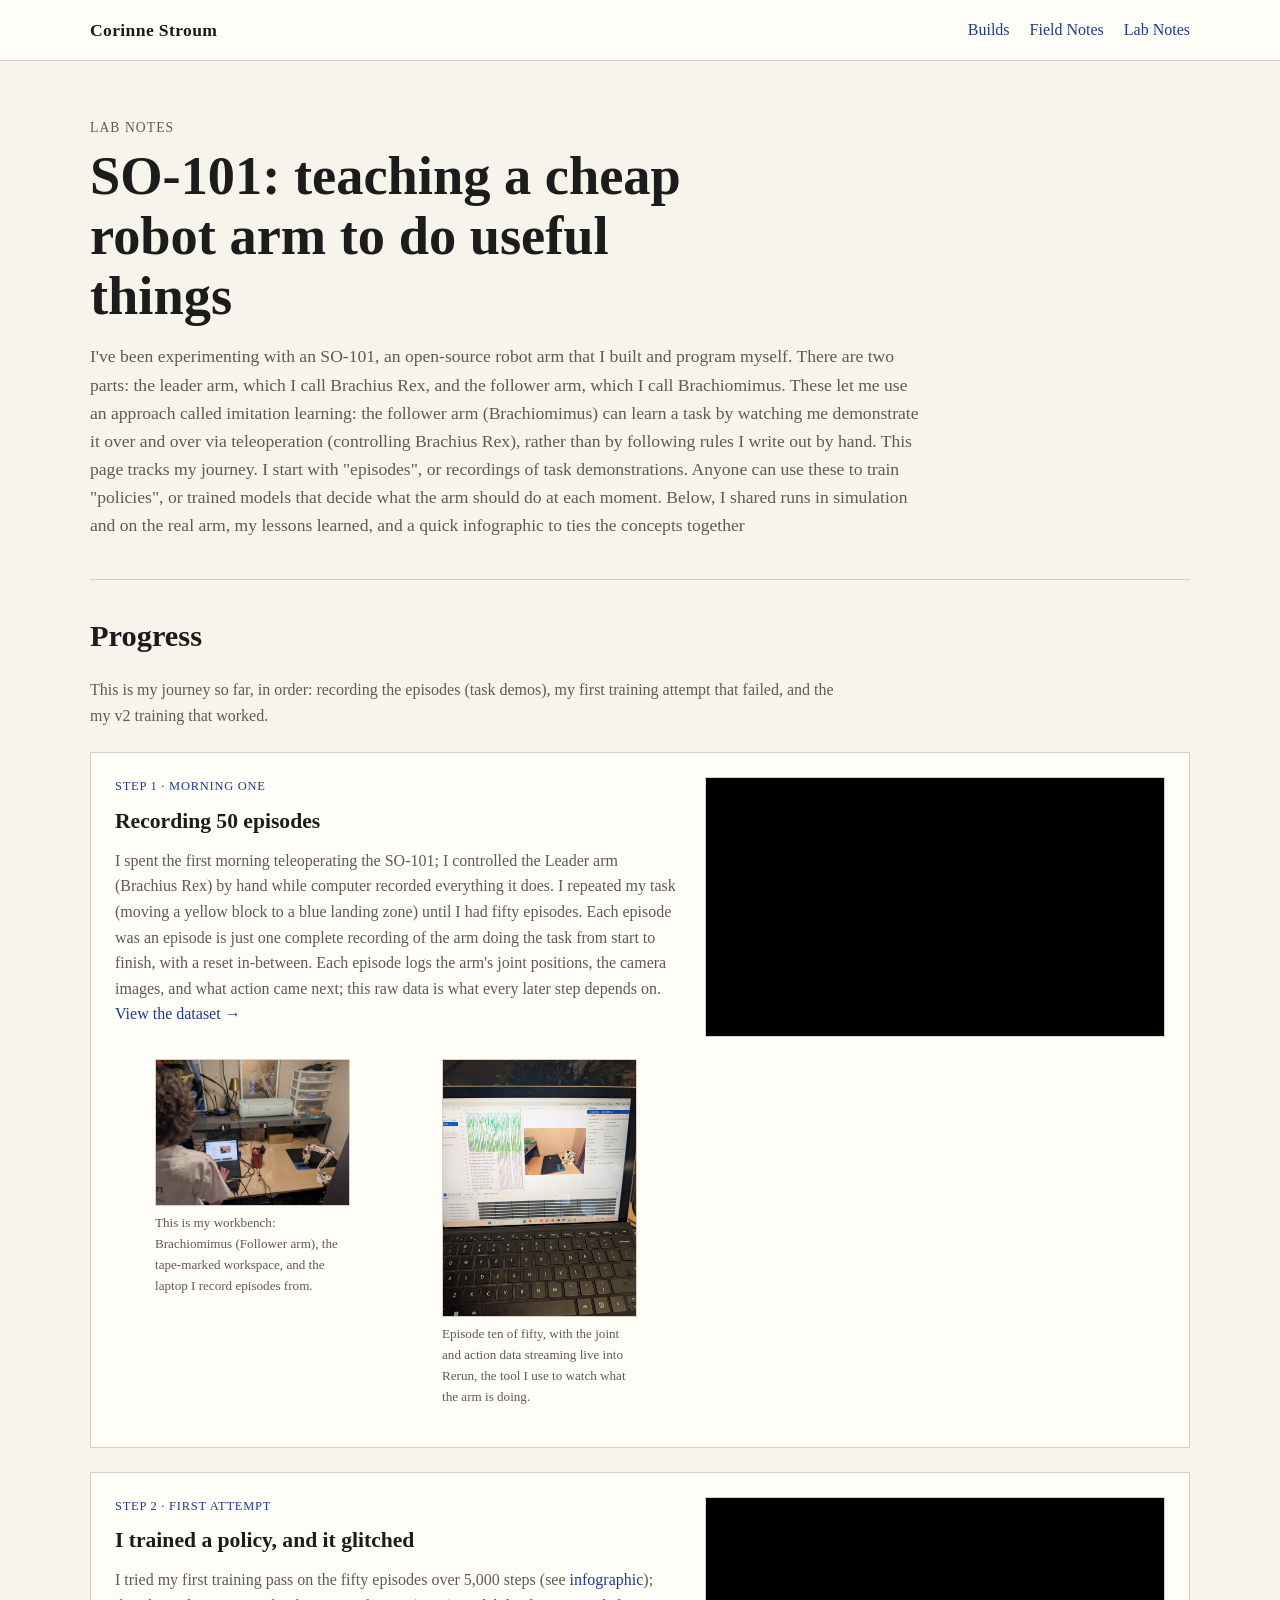
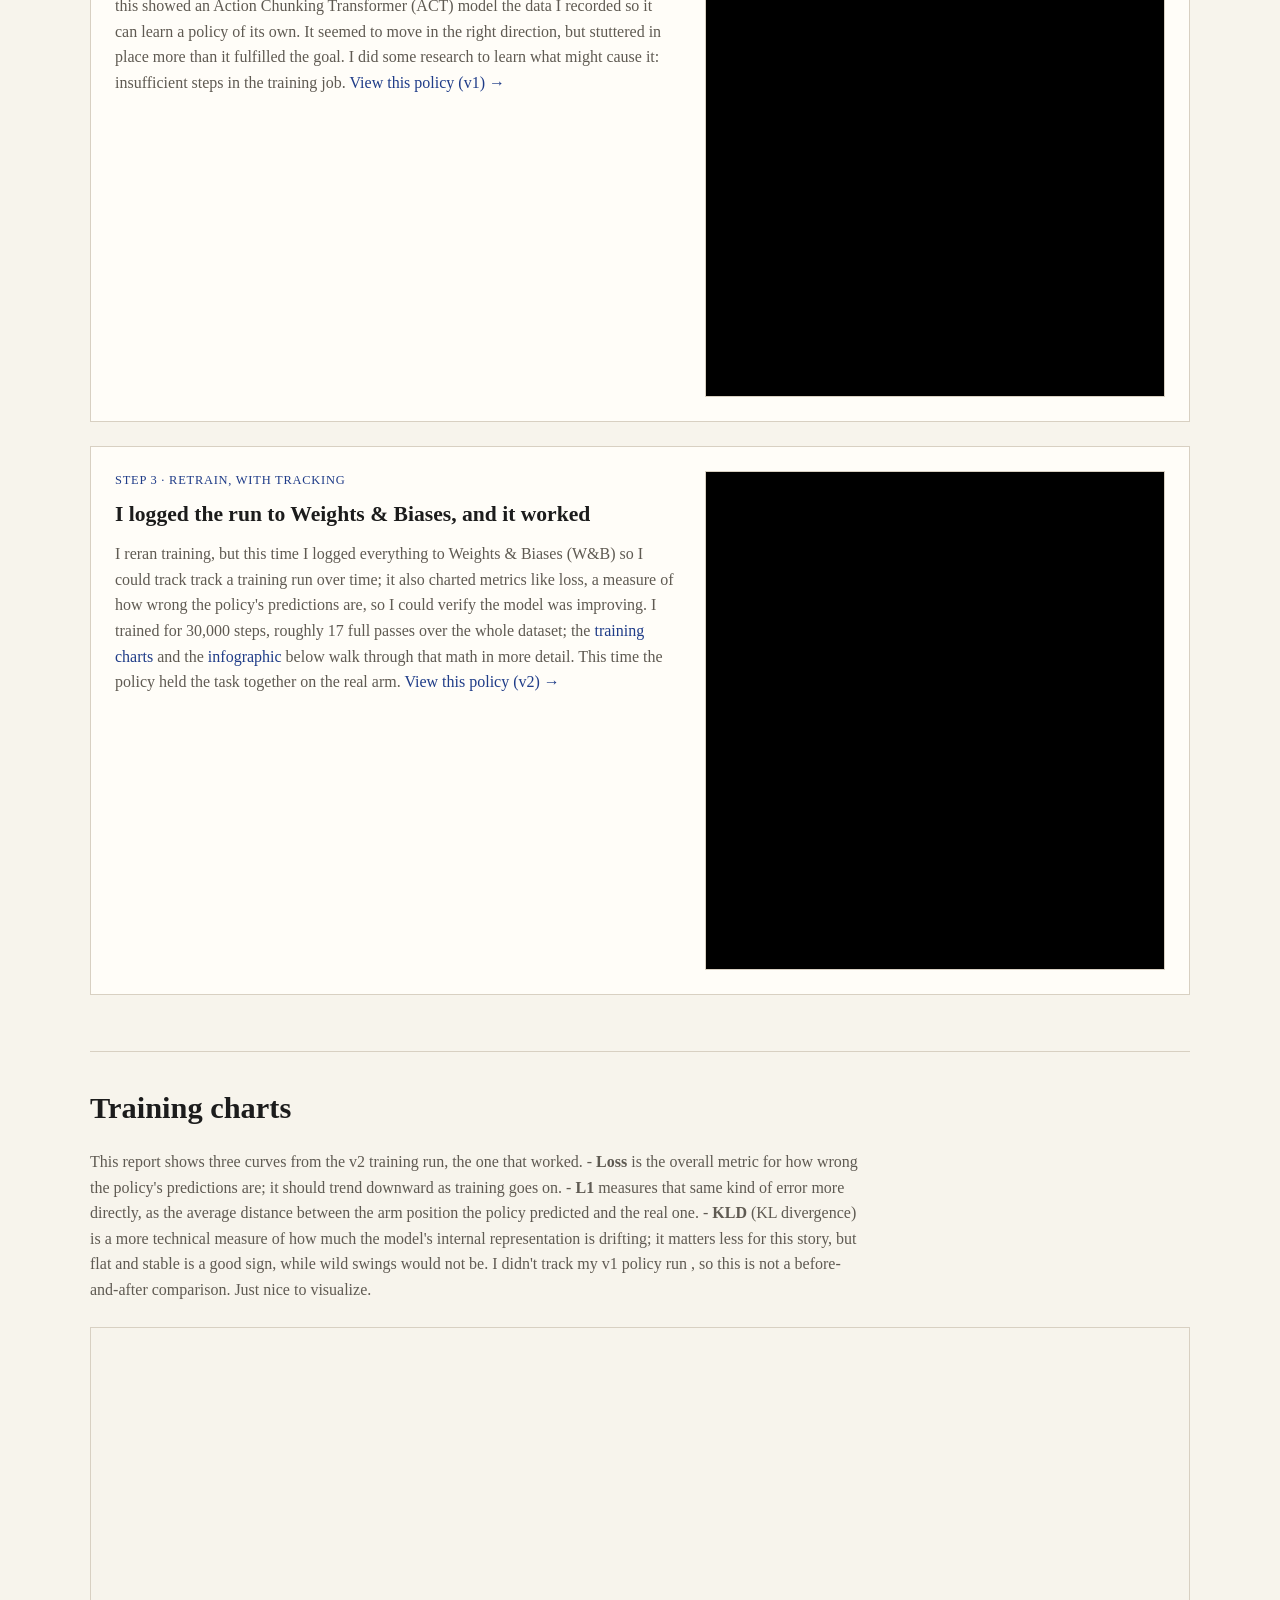
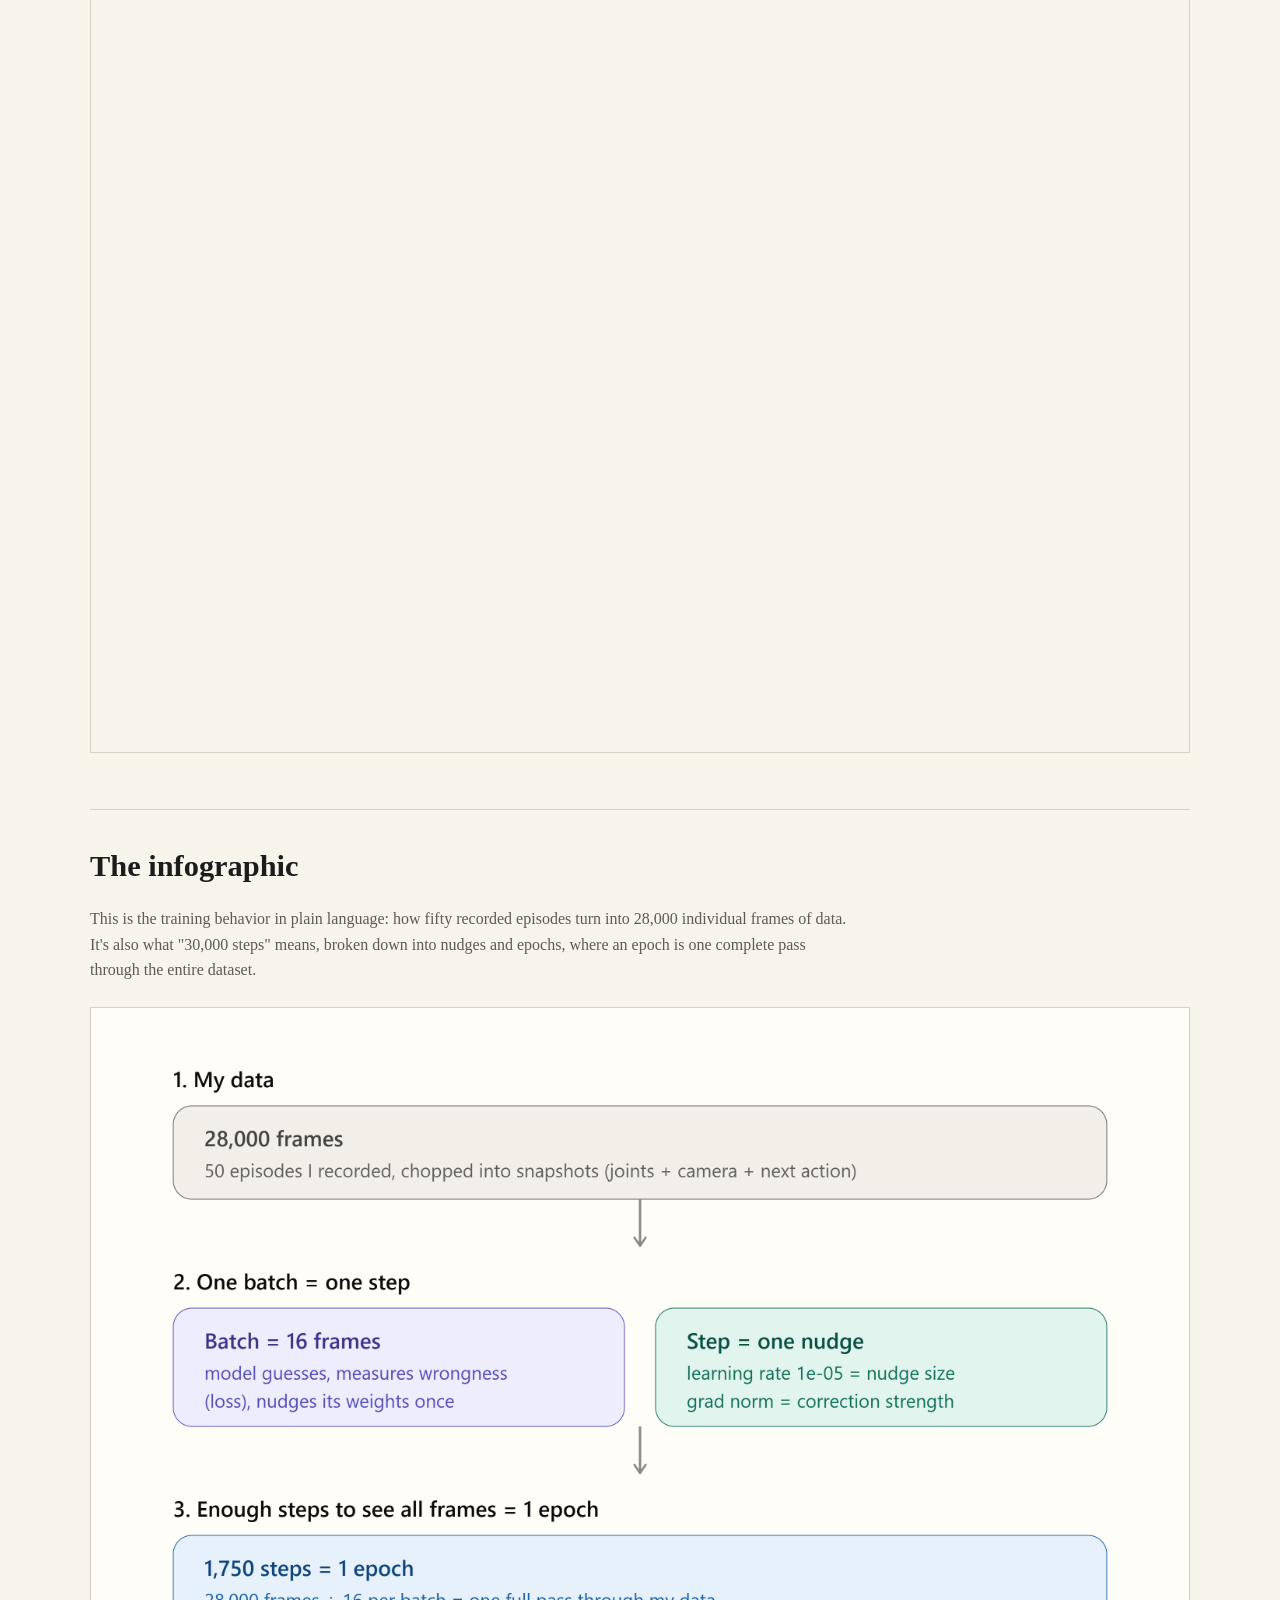
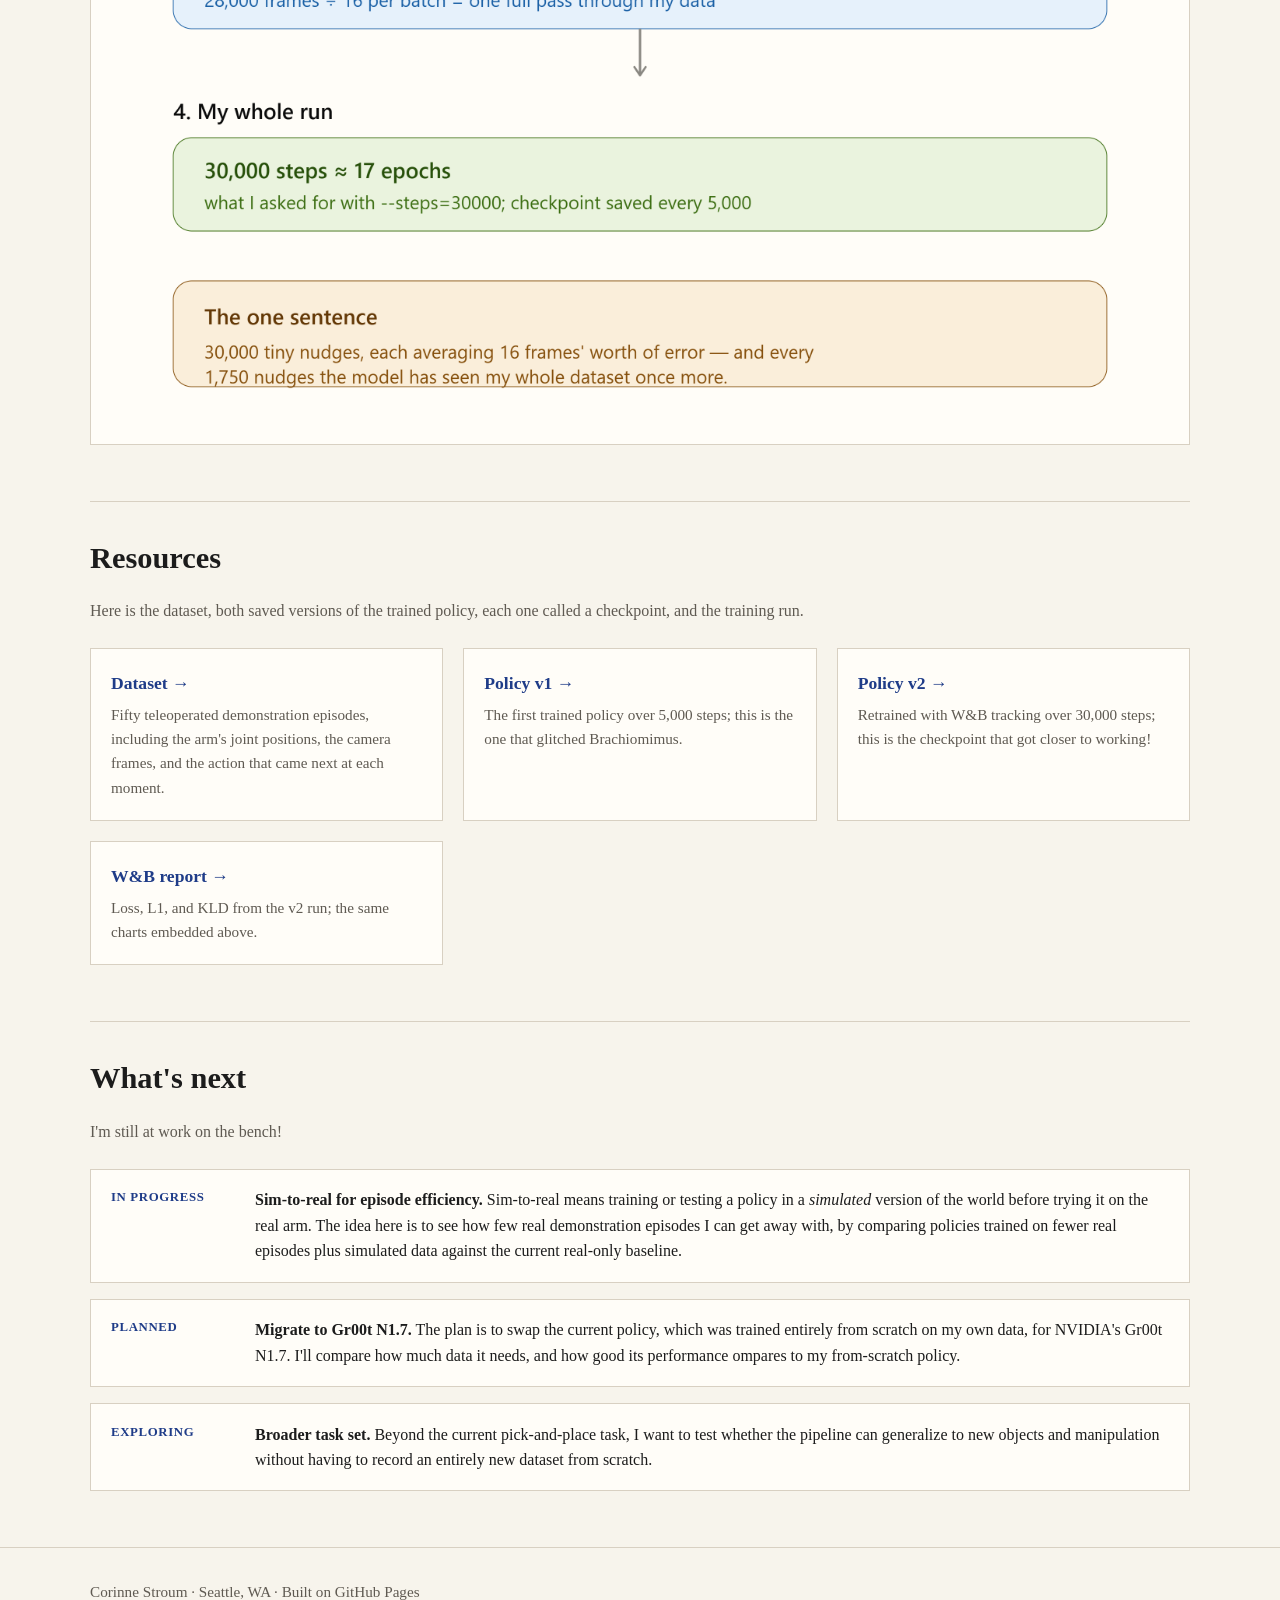
==== commit 0ae481ee: "Revise lab notes for clarity and detail" ====
--- a/lab-notes.html
+++ b/lab-notes.html
@@ -370,21 +370,24 @@
       <div class="kicker">Lab Notes</div>
       <h1>SO-101: teaching a cheap robot arm to do useful things</h1>
       <p>
-        Field Notes are the writing, and this is the workbench; Lab Notes follows the experiments I am running
-        on my SO-101, a small and inexpensive robot arm that you build and program yourself. The approach is
-        called imitation learning: the arm learns a task by watching me demonstrate it over and over, rather
-        than by following rules I write out by hand. This page tracks the datasets and the policies that come
-        out of that process, where a policy is just the trained model that decides what the arm should do at
-        each moment. You will find the runs in simulation and on the real arm, the dead ends along the way,
-        and the infographic that ties the whole story together, all in one place.
+        I've been experimenting with an SO-101, an open-source robot arm that I built and program myself. There 
+        are two parts: the leader arm, which I call Brachius Rex, and the follower arm, which I call Brachiomimus. 
+        
+        These let me use an approach called imitation learning: the follower arm (Brachiomimus) can learn a 
+        task by watching me demonstrate it over and over via teleoperation (controlling Brachius Rex), rather
+        than by following rules I write out by hand. This page tracks my journey.
+        
+        I start with "episodes", or recordings of task demonstrations. Anyone can use these to train "policies", or
+        trained models that decide what the arm should do at each moment. Below, I shared runs in simulation and 
+        on the real arm, my lessons learned, and a quick infographic to ties the concepts together
       </p>
     </section>
 
     <section id="progress">
       <h2>Progress</h2>
       <p class="section-intro">
-        This is the journey so far, in order: recording the demonstrations, a first training attempt that
-        failed, and the retrain that finally worked.
+        This is my journey so far, in order: recording the episodes (task demos), my first training attempt that
+        failed, and the my v2 training that worked.
       </p>
 
       <div class="story">
@@ -393,21 +396,21 @@
             <div class="kicker">Step 1 · Morning one</div>
             <h3>Recording 50 episodes</h3>
             <p>
-              I spent the first morning teleoperating the SO-101, which means controlling the arm by hand in
-              real time while a computer records everything it does. I ran through the task over and over
-              until I had fifty episodes, where an episode is just one complete recording of the arm doing the
-              task from start to finish. Each episode logs the arm's joint positions, the camera images, and
+              I spent the first morning teleoperating the SO-101; I controlled the Leader arm (Brachius Rex) by hand
+              while computer recorded everything it does. I repeated my task (moving a yellow block to a blue landing zone)
+              until I had fifty episodes. Each episode was an episode is just one complete recording of the arm doing the
+              task from start to finish, with a reset in-between. Each episode logs the arm's joint positions, the camera images, and
               what action came next; this raw data is what every later step depends on.
               <a href="https://huggingface.co/datasets/cpstroum/so101-brachiomimus-50ep" target="_blank" rel="noreferrer">View the dataset →</a>
             </p>
             <div class="photos">
               <figure>
                 <img src="featured_images/so101-workspace.jpg" alt="Home workbench with the SO-101 follower arm on a tape-marked mat, a recording laptop, and maker gear on the shelf above" />
-                <figcaption>The bench: the arm, the tape-marked workspace, and the laptop I record episodes from.</figcaption>
+                <figcaption>This is my workbench: Brachiomimus (Follower arm), the tape-marked workspace, and the laptop I record episodes from.</figcaption>
               </figure>
               <figure>
                 <img src="featured_images/so101-training-rerun.jpg" alt="Laptop showing a terminal encoding episodes next to the Rerun viewer with joint/action plots and the front camera feed" />
-                <figcaption>Episode ten of fifty, with the joint and action data streaming live into Rerun, the tool I use to watch what the arm is doing while I record.</figcaption>
+                <figcaption>Episode ten of fifty, with the joint and action data streaming live into Rerun, the tool I use to watch what the arm is doing.</figcaption>
               </figure>
             </div>
           </div>
@@ -421,11 +424,10 @@
             <div class="kicker">Step 2 · First attempt</div>
             <h3>I trained a policy, and it glitched</h3>
             <p>
-              This was the first training pass on the fifty episodes, where training just means showing the
-              model all of that recorded data over and over so it can learn a policy of its own. On the real
-              arm the policy moved, but it drifted off course and stuttered almost immediately. I was not
-              tracking the run yet, meaning I had not logged any of the numbers that show how training is
-              going, so I had no real signal on why it was failing.
+              I tried my first training pass on the fifty episodes over 5,000 steps (see <a href="#infographic">infographic</a>); this 
+              showed an Action Chunking Transformer (ACT) model the data I recorded so it can learn a policy 
+              of its own. It seemed to move in the right direction, but stuttered in place more than it fulfilled
+              the goal. I did some research to learn what might cause it: insufficient steps in the training job.
               <a href="https://huggingface.co/cpstroum/so101-brachiomimus-block-movement" target="_blank" rel="noreferrer">View this policy (v1) →</a>
             </p>
           </div>
@@ -439,11 +441,10 @@
             <div class="kicker">Step 3 · Retrain, with tracking</div>
             <h3>I logged the run to Weights &amp; Biases, and it worked</h3>
             <p>
-              I reran training, but this time I logged everything to Weights &amp; Biases, or W&amp;B for
-              short. It is a tool that tracks a training run over time and charts numbers like loss, a measure
-              of how wrong the policy's predictions are, so you can actually see whether the model is
-              improving. I trained for 30,000 steps, roughly seventeen full passes over the whole dataset; the
-              <a href="#training-charts">training charts</a> and the <a href="#infographic">infographic</a>
+              I reran training, but this time I logged everything to Weights &amp; Biases (W&amp;B) so I could track
+              track a training run over time; it also charted metrics like loss, a measure of how wrong the policy's
+              predictions are, so I could verify the model was improving.  I trained for 30,000 steps, roughly 17 full 
+              passes over the whole dataset; the <a href="#training-charts">training charts</a> and the <a href="#infographic">infographic</a>
               below walk through that math in more detail. This time the policy held the task together on the
               real arm.
               <a href="https://huggingface.co/cpstroum/so101-brachiomimus-block-movement-v2" target="_blank" rel="noreferrer">View this policy (v2) →</a>
@@ -459,13 +460,16 @@
     <section id="training-charts">
       <h2>Training charts</h2>
       <p class="section-intro">
-        This report shows three curves from the v2 training run, the one that worked. Loss is the overall
-        number for how wrong the policy's predictions are; it should trend downward as training goes on. L1
-        measures that same kind of error more directly, as the average distance between the arm position the
-        policy predicted and the real one. KLD, short for KL divergence, is a more technical measure of how
-        much the model's internal representation is drifting; it matters less for this story, but flat and
-        stable is a good sign, while wild swings would not be. There is no v1 run tracked, so this is not a
-        before-and-after comparison, just the curve that held together this time.
+        This report shows three curves from the v2 training run, the one that worked. 
+        - <b>Loss</b> is the overall metric for how wrong the policy's predictions are; 
+        it should trend downward as training goes on. 
+        - <b>L1</b> measures that same kind of error more directly, as the average distance 
+        between the arm position the policy predicted and the real one.
+        - <b>KLD</b> (KL divergence) is a more technical measure of how  much the model's internal 
+        representation is drifting; it matters less for this story, but flat and
+        stable is a good sign, while wild swings would not be. 
+        
+        I didn't track my v1 policy run , so this is not a before-and-after comparison. Just nice to visualize.
       </p>
       <div class="wandb-embed">
         <iframe src="https://wandb.ai/cpstroum-personal/so101-brachiomimus/reports/Block-Movement-v2-30k-steps---VmlldzoxNzQ5OTI4NA" title="W&B report: SO-101 block-movement v2, 30k steps" loading="lazy"></iframe>
@@ -475,8 +479,8 @@
     <section id="infographic">
       <h2>The infographic</h2>
       <p class="section-intro">
-        This is the training math in plain language: how fifty recorded episodes turn into 28,000 individual
-        frames of data, and what "30,000 steps" actually means, broken down into nudges and epochs, where an
+        This is the training behavior in plain language: how fifty recorded episodes turn into 28,000 individual
+        frames of data. It's also what "30,000 steps" means, broken down into nudges and epochs, where an
         epoch is one complete pass through the entire dataset.
       </p>
       <div class="infographic-frame">
@@ -488,7 +492,7 @@
       <h2>Resources</h2>
       <p class="section-intro">
         Here is the dataset, both saved versions of the trained policy, each one called a checkpoint, and the
-        training run behind them.
+        training run.
       </p>
       <ul class="resource-list">
         <li>
@@ -497,34 +501,30 @@
         </li>
         <li>
           <h3><a href="https://huggingface.co/cpstroum/so101-brachiomimus-block-movement" target="_blank" rel="noreferrer">Policy v1 →</a></h3>
-          <p>The first trained checkpoint, meaning the first saved version of the policy; this is the one that glitched and drifted off task on the real arm.</p>
+          <p>The first trained policy over 5,000 steps; this is the one that glitched Brachiomimus.</p>
         </li>
         <li>
           <h3><a href="https://huggingface.co/cpstroum/so101-brachiomimus-block-movement-v2" target="_blank" rel="noreferrer">Policy v2 →</a></h3>
-          <p>Retrained with W&amp;B tracking over 30,000 steps; this is the checkpoint that held the task together.</p>
+          <p>Retrained with W&amp;B tracking over 30,000 steps; this is the checkpoint that got closer to working!</p>
         </li>
         <li>
           <h3><a href="https://wandb.ai/cpstroum-personal/so101-brachiomimus/reports/Block-Movement-v2-30k-steps---VmlldzoxNzQ5OTI4NA" target="_blank" rel="noreferrer">W&amp;B report →</a></h3>
           <p>Loss, L1, and KLD from the v2 run; the same charts embedded above.</p>
         </li>
-        <li>
-          <h3><a href="https://wandb.ai/cpstroum-personal/so101-brachiomimus/runs/oe3u6paz" target="_blank" rel="noreferrer">W&amp;B run →</a></h3>
-          <p>The raw dashboard for the v2 run; it may require access if the project is set to private.</p>
-        </li>
       </ul>
     </section>
 
     <section id="whats-next">
       <h2>What's next</h2>
       <p class="section-intro">
-        These are the open threads on the bench right now.
+        I'm still at work on the bench!
       </p>
       <div class="roadmap">
         <div class="roadmap-item">
           <div class="status">In progress</div>
           <div>
             <strong>Sim-to-real for episode efficiency.</strong> Sim-to-real means training or testing a policy
-            in a simulated version of the world before trying it on the real arm. The idea here is to see how
+            in a <i>simulated</i> version of the world before trying it on the real arm. The idea here is to see how
             few real demonstration episodes I can get away with, by comparing policies trained on fewer real
             episodes plus simulated data against the current real-only baseline.
           </div>
@@ -533,18 +533,15 @@
           <div class="status">Planned</div>
           <div>
             <strong>Migrate to Gr00t N1.7.</strong> The plan is to swap the current policy, which was trained
-            entirely from scratch on my own data, for NVIDIA's Gr00t N1.7. It is a foundation model, meaning a
-            large model already pretrained on a huge amount of robot data that I can fine-tune on my own
-            smaller dataset. I want to compare how much data it needs, and how good its rollouts, meaning its
-            actual runs on the arm, look against the from-scratch policy.
+            entirely from scratch on my own data, for NVIDIA's Gr00t N1.7. I'll compare how much data it needs, 
+            and how good its performance ompares to my from-scratch policy.
           </div>
         </div>
         <div class="roadmap-item">
           <div class="status">Exploring</div>
           <div>
             <strong>Broader task set.</strong> Beyond the current pick-and-place task, I want to test whether
-            the same data pipeline, meaning the same process for recording, training, and evaluating,
-            generalizes to new objects and new kinds of manipulation without having to record an entirely new
+            the pipeline can generalize to new objects and manipulation without having to record an entirely new
             dataset from scratch.
           </div>
         </div>
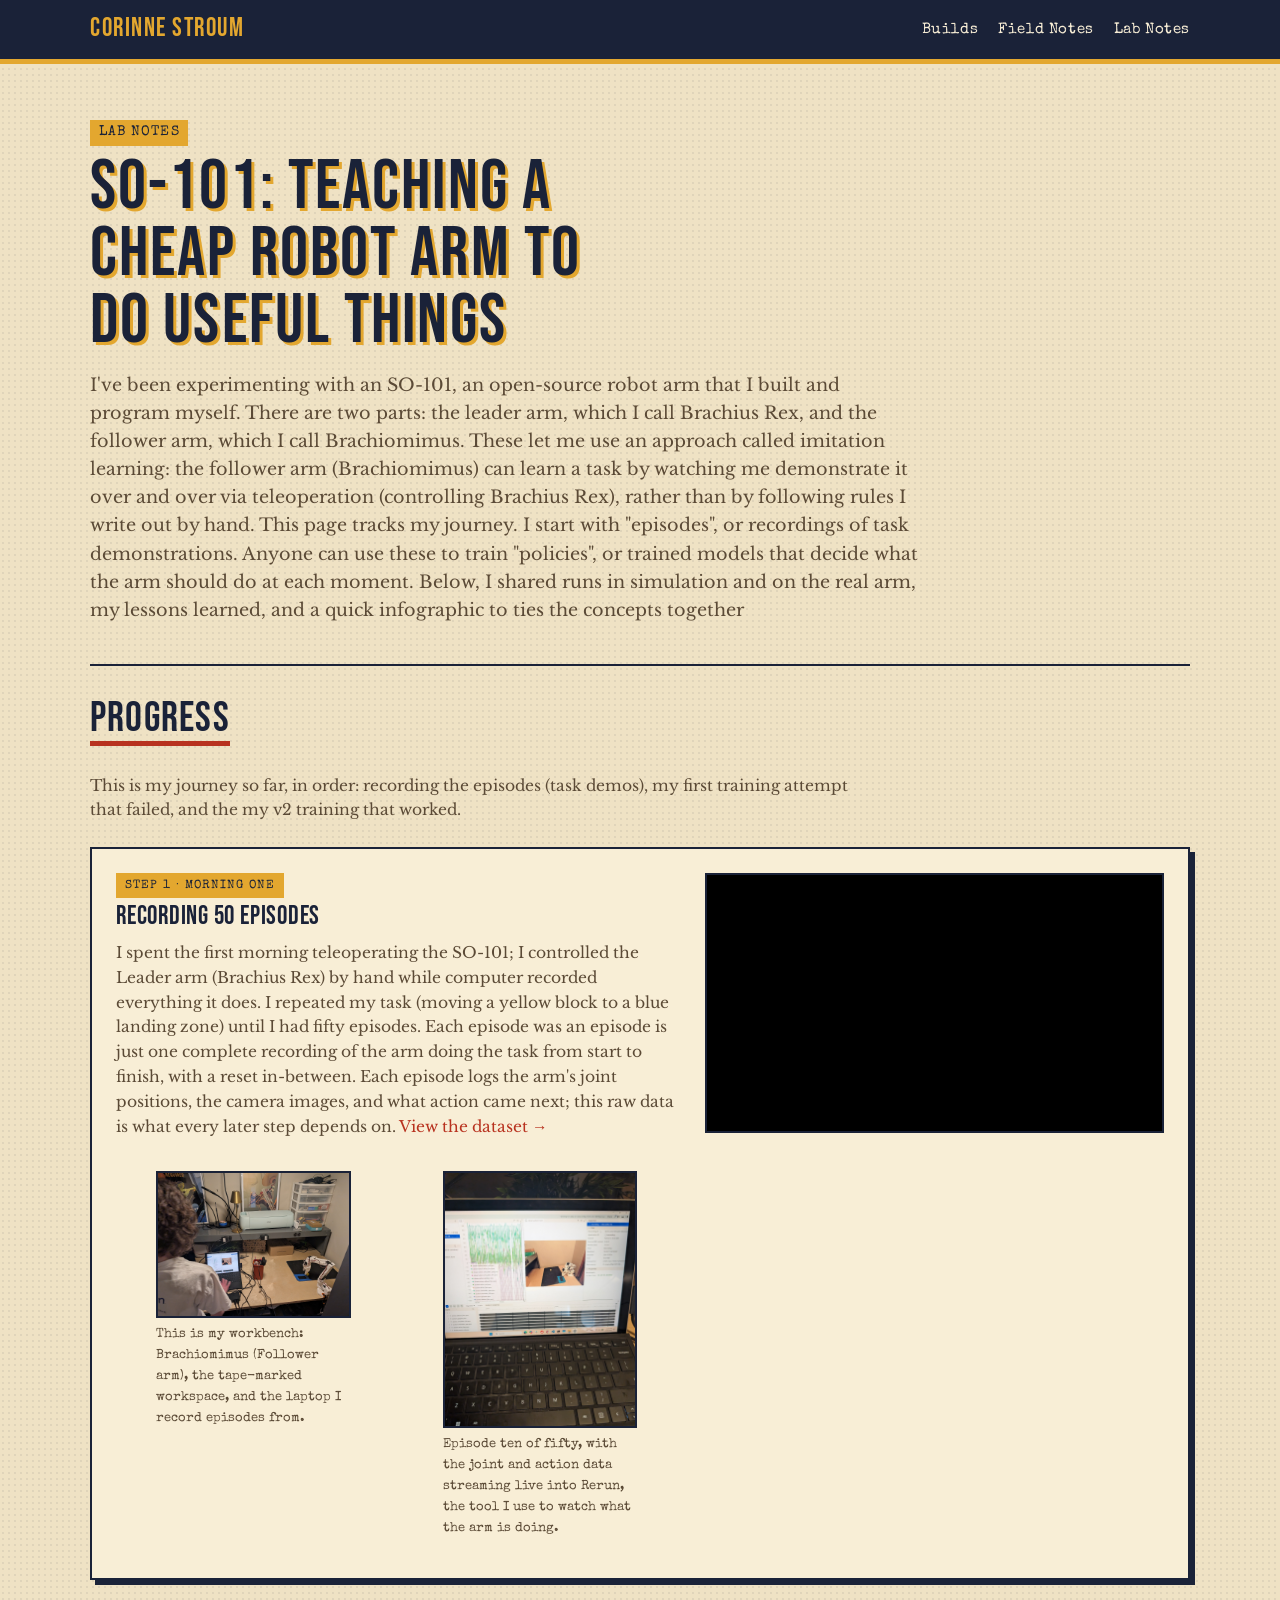
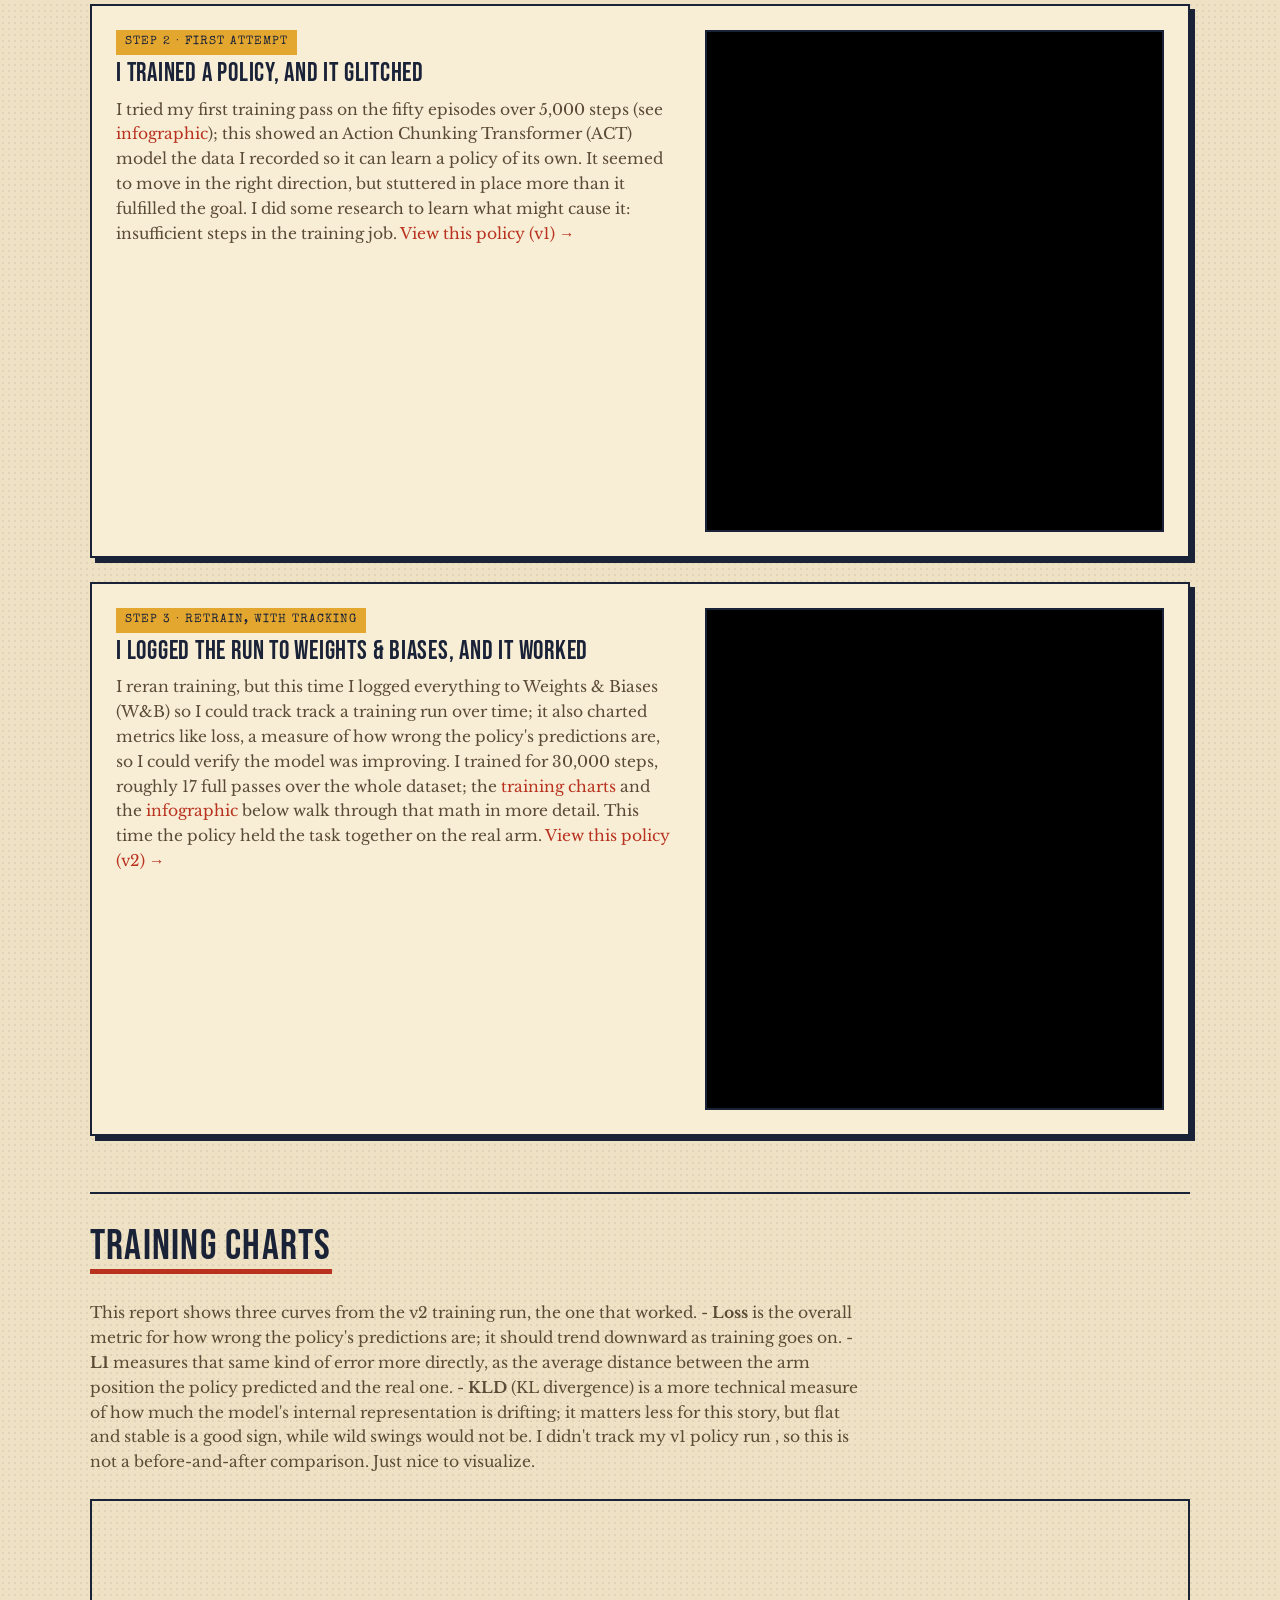
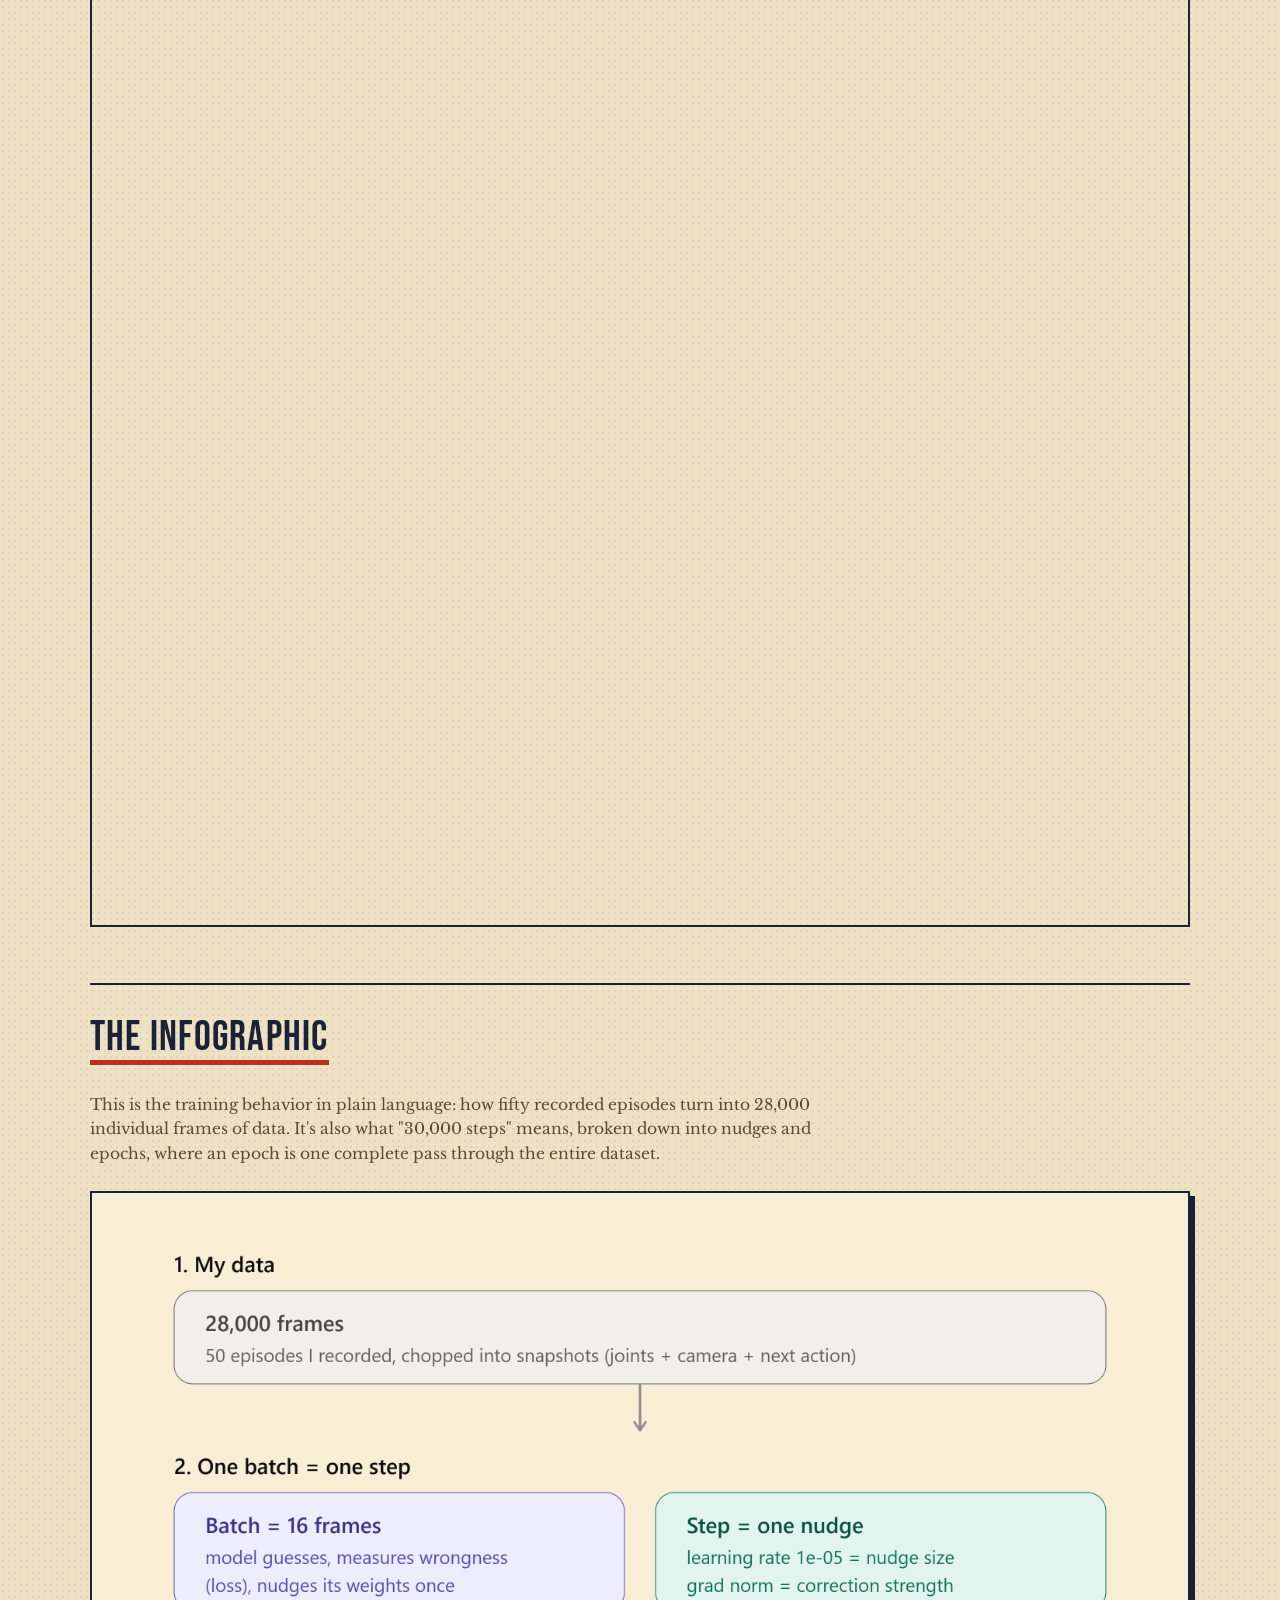
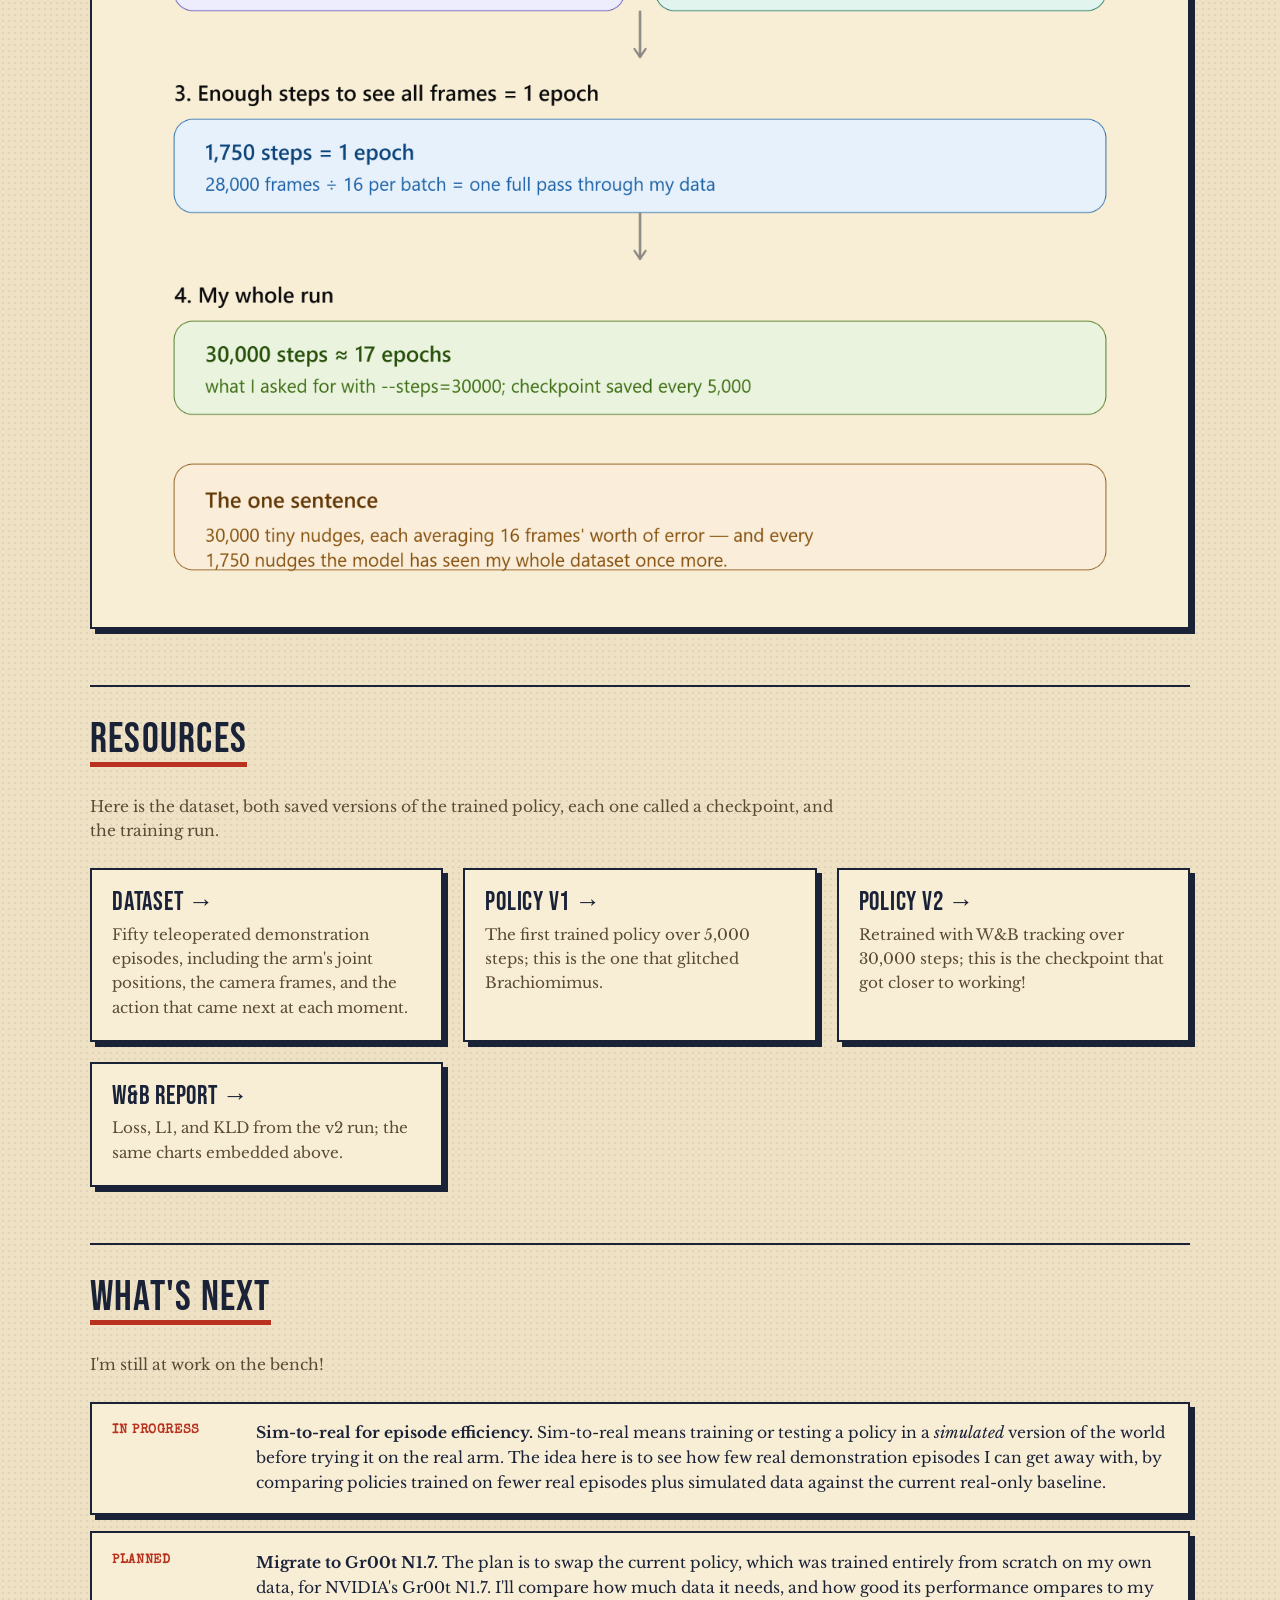
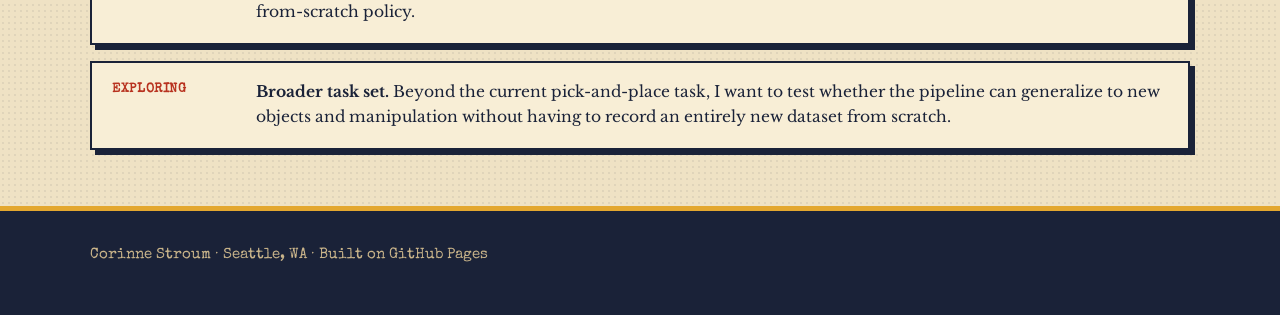
==== commit ad97f6f6: "Add pulp sci-fi theme: vintage paperback colors and type Shared pulp.css overrides colors and fonts " ====
--- a/lab-notes.html
+++ b/lab-notes.html
@@ -350,6 +350,7 @@
       font-size: 0.95rem;
     }
   </style>
+  <link rel="stylesheet" href="pulp.css" />
 </head>
 <body>
   <header>
--- a/pulp.css
+++ b/pulp.css
@@ -0,0 +1,186 @@
+/* ─────────────────────────────────────────────────────────────
+   Pulp theme — vintage sci-fi paperback overrides.
+   Loaded after each page's inline <style>, so it re-skins colors
+   and type without touching layout. Palette sampled from the
+   Corporate Pulp covers.
+   ───────────────────────────────────────────────────────────── */
+@import url('https://fonts.googleapis.com/css2?family=Bebas+Neue&family=Libre+Baskerville:ital,wght@0,400;0,700;1,400&family=Special+Elite&display=swap');
+
+:root {
+  --bg: #efe2c4;          /* aged newsprint */
+  --paper: #f8eed6;       /* fresh page */
+  --ink: #1a2238;         /* midnight navy-black */
+  --muted: #5b4a36;       /* sepia */
+  --line: #c9b48a;        /* foxed edge */
+  --accent: #b8321f;      /* pulp-cover red */
+  --gold: #e3a72f;        /* title-lettering mustard */
+  --teal: #1d4e63;        /* cover-sky teal */
+  --accent-light: #f3d9a4;
+  --tag-bg: #e7d6b0;
+
+  --display: 'Bebas Neue', 'Oswald', Impact, sans-serif;
+  --type: 'Special Elite', 'Courier New', monospace;
+  --serif: 'Libre Baskerville', Georgia, serif;
+}
+
+/* ── Paper & body type ── */
+body {
+  font-family: var(--serif);
+  font-size: 0.97rem;
+  background-color: var(--bg);
+  background-image: radial-gradient(rgba(26, 34, 56, 0.07) 1px, transparent 1.3px);
+  background-size: 6px 6px;           /* faint halftone */
+}
+
+a { color: var(--accent); }
+a:hover { text-decoration-color: var(--gold); text-decoration-thickness: 2px; }
+
+/* ── Masthead ── */
+header {
+  background: var(--ink) !important;
+  border-bottom: 5px solid var(--gold);
+  z-index: 100;
+}
+header a, nav ul a { color: var(--paper); }
+nav ul a {
+  font-family: var(--type);
+  font-size: 0.92rem;
+  letter-spacing: 0.04em;
+}
+nav ul a:hover { color: var(--gold); text-decoration: none; }
+nav .name, .nav-name, nav .name a, .nav-name a {
+  font-family: var(--display);
+  font-weight: 400;
+  font-size: 1.6rem;
+  letter-spacing: 0.06em;
+  color: var(--gold) !important;
+  line-height: 1;
+}
+
+/* ── Headlines ── */
+h1, h2, h3,
+.hero h1, .page-hero h1, section h2, .feature h2, .beat h3 {
+  font-family: var(--display);
+  font-weight: 400;
+  letter-spacing: 0.03em;
+  color: var(--ink);
+}
+.hero h1, .page-hero h1 {
+  font-size: clamp(2.6rem, 6vw, 4.4rem);
+  line-height: 0.95;
+  text-shadow: 3px 3px 0 var(--gold);
+}
+section h2 {
+  font-size: 2.6rem;
+  line-height: 1;
+  display: inline-block;
+  border-bottom: 5px solid var(--accent);
+  padding-bottom: 0.1rem;
+}
+.card h3, .resource-list h3, .beat h3 { font-size: 1.6rem; line-height: 1.05; }
+.feature h2 { font-size: clamp(1.9rem, 3.4vw, 2.5rem); line-height: 1; }
+.card h3 a, .resource-list h3 a { color: var(--ink); }
+.card h3 a:hover { color: var(--accent); }
+
+/* ── Typewriter labels ── */
+.kicker, .meta, .tag, .status, .filter-label, .post-count, .results-meta,
+.card-theme, .card-series, figcaption, footer {
+  font-family: var(--type);
+  font-style: normal;
+}
+.feature .kicker, .beat .kicker, .hero .kicker {
+  display: inline-block;
+  background: var(--gold);
+  color: var(--ink);
+  padding: 0.15rem 0.55rem;
+  letter-spacing: 0.08em;
+}
+.meta { color: var(--teal); }
+.card-theme { color: var(--accent); }
+.card-series { color: var(--teal); border-color: var(--teal); }
+.roadmap-item .status { color: var(--accent); }
+
+/* ── Print-offset panels ── */
+.card, .feature, .beat, .resource-list li, .roadmap-item, .infographic-frame {
+  background: var(--paper);
+  border: 2px solid var(--ink);
+  box-shadow: 5px 5px 0 var(--ink);
+}
+.card { transition: transform 0.12s, box-shadow 0.12s; }
+.card:hover {
+  transform: translate(-2px, -2px);
+  box-shadow: 7px 7px 0 var(--accent);
+}
+.feature { border-left: 10px solid var(--accent); }
+.placeholder {
+  background: var(--paper);
+  border-style: dashed;
+}
+
+/* ── Images get a thin ink frame ── */
+.hero-image img, .media-grid img, .beat .photos img, .video-embed, .wandb-embed {
+  border: 2px solid var(--ink);
+}
+.hero-image img { box-shadow: 6px 6px 0 var(--teal); }
+
+/* ── Buttons ── */
+.button {
+  font-family: var(--display);
+  font-size: 1.25rem;
+  letter-spacing: 0.06em;
+  padding: 0.45rem 1.1rem 0.3rem;
+  border: 2px solid var(--ink);
+  background: var(--paper);
+  color: var(--ink);
+  box-shadow: 3px 3px 0 var(--ink);
+}
+.button.primary { background: var(--accent); color: var(--paper); }
+.button:hover { text-decoration: none; transform: translate(-1px, -1px); box-shadow: 4px 4px 0 var(--ink); }
+
+/* ── Section rules ── */
+section { border-top: 2px solid var(--ink); }
+.page-hero { border-bottom: 2px solid var(--ink); }
+
+/* ── Field Notes filters ── */
+.filter-bar {
+  background: rgba(239, 226, 196, 0.97);
+  border-bottom: 2px solid var(--ink);
+}
+.filter-chip {
+  font-family: var(--type);
+  border: 1.5px solid var(--ink);
+  border-radius: 0;
+  color: var(--ink);
+  background: var(--paper);
+}
+.filter-chip:hover { border-color: var(--accent); color: var(--accent); }
+.filter-chip.active { background: var(--accent); border-color: var(--ink); color: var(--paper); }
+.search-wrap input {
+  font-family: var(--type);
+  border: 1.5px solid var(--ink);
+  border-radius: 0;
+}
+.search-wrap input:focus { border-color: var(--accent); }
+.card-image { border-bottom: 2px solid var(--ink); }
+.card-image-placeholder { height: 6px; background: var(--gold); }
+
+/* ── Footer ── */
+footer {
+  background: var(--ink);
+  color: var(--line);
+  border-top: 5px solid var(--gold);
+}
+footer a { color: var(--gold); }
+
+/* ── Fit-and-finish ── */
+.hero h1 { max-width: 18ch; }
+.feature .kicker, .beat .kicker, .hero .kicker { display: block; width: fit-content; }
+.feature h2 { display: block; border-bottom: none; padding-bottom: 0; }
+.filter-bar { top: 63px; }
+nav .name, .nav-name { white-space: nowrap; }
+@media (max-width: 520px) {
+  nav .name, .nav-name { font-size: 1.35rem; }
+  nav ul { gap: 0.7rem; }
+  nav ul a { font-size: 0.78rem; }
+  .hero h1 { max-width: none; }
+}
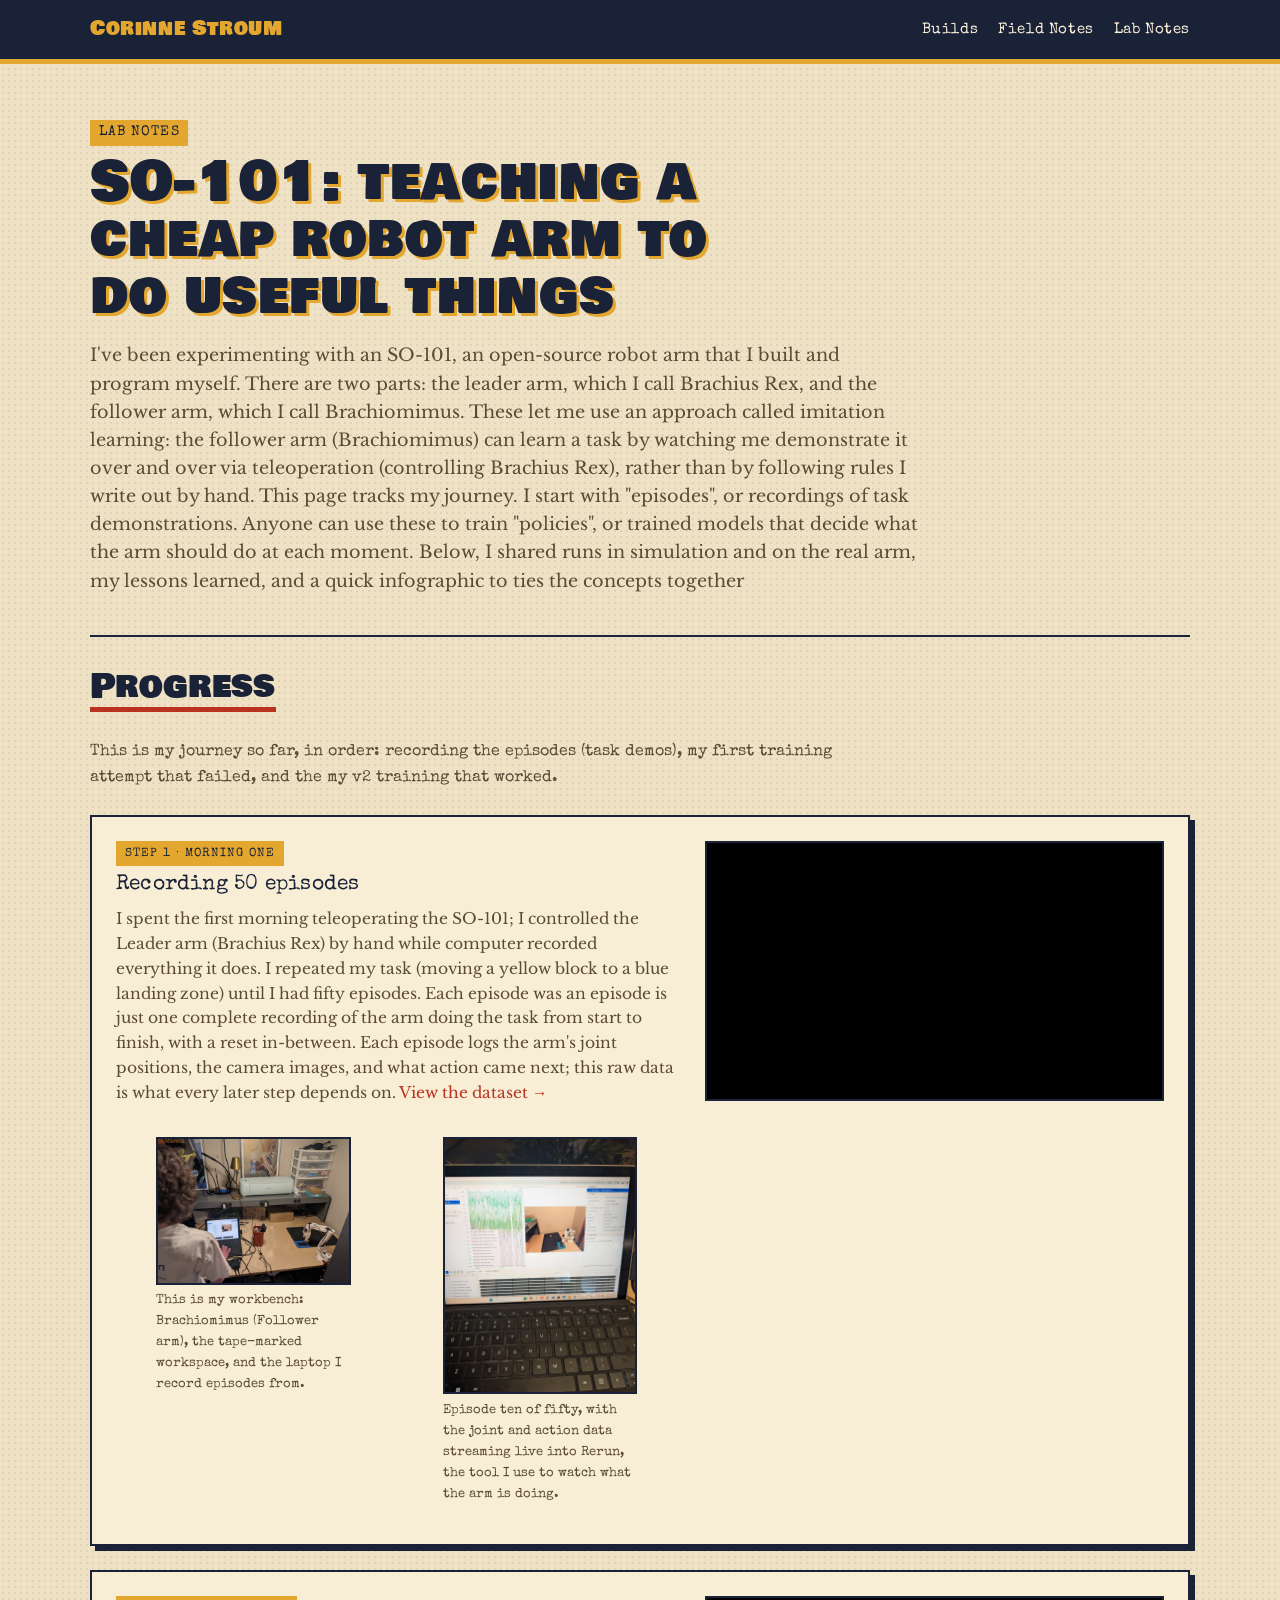
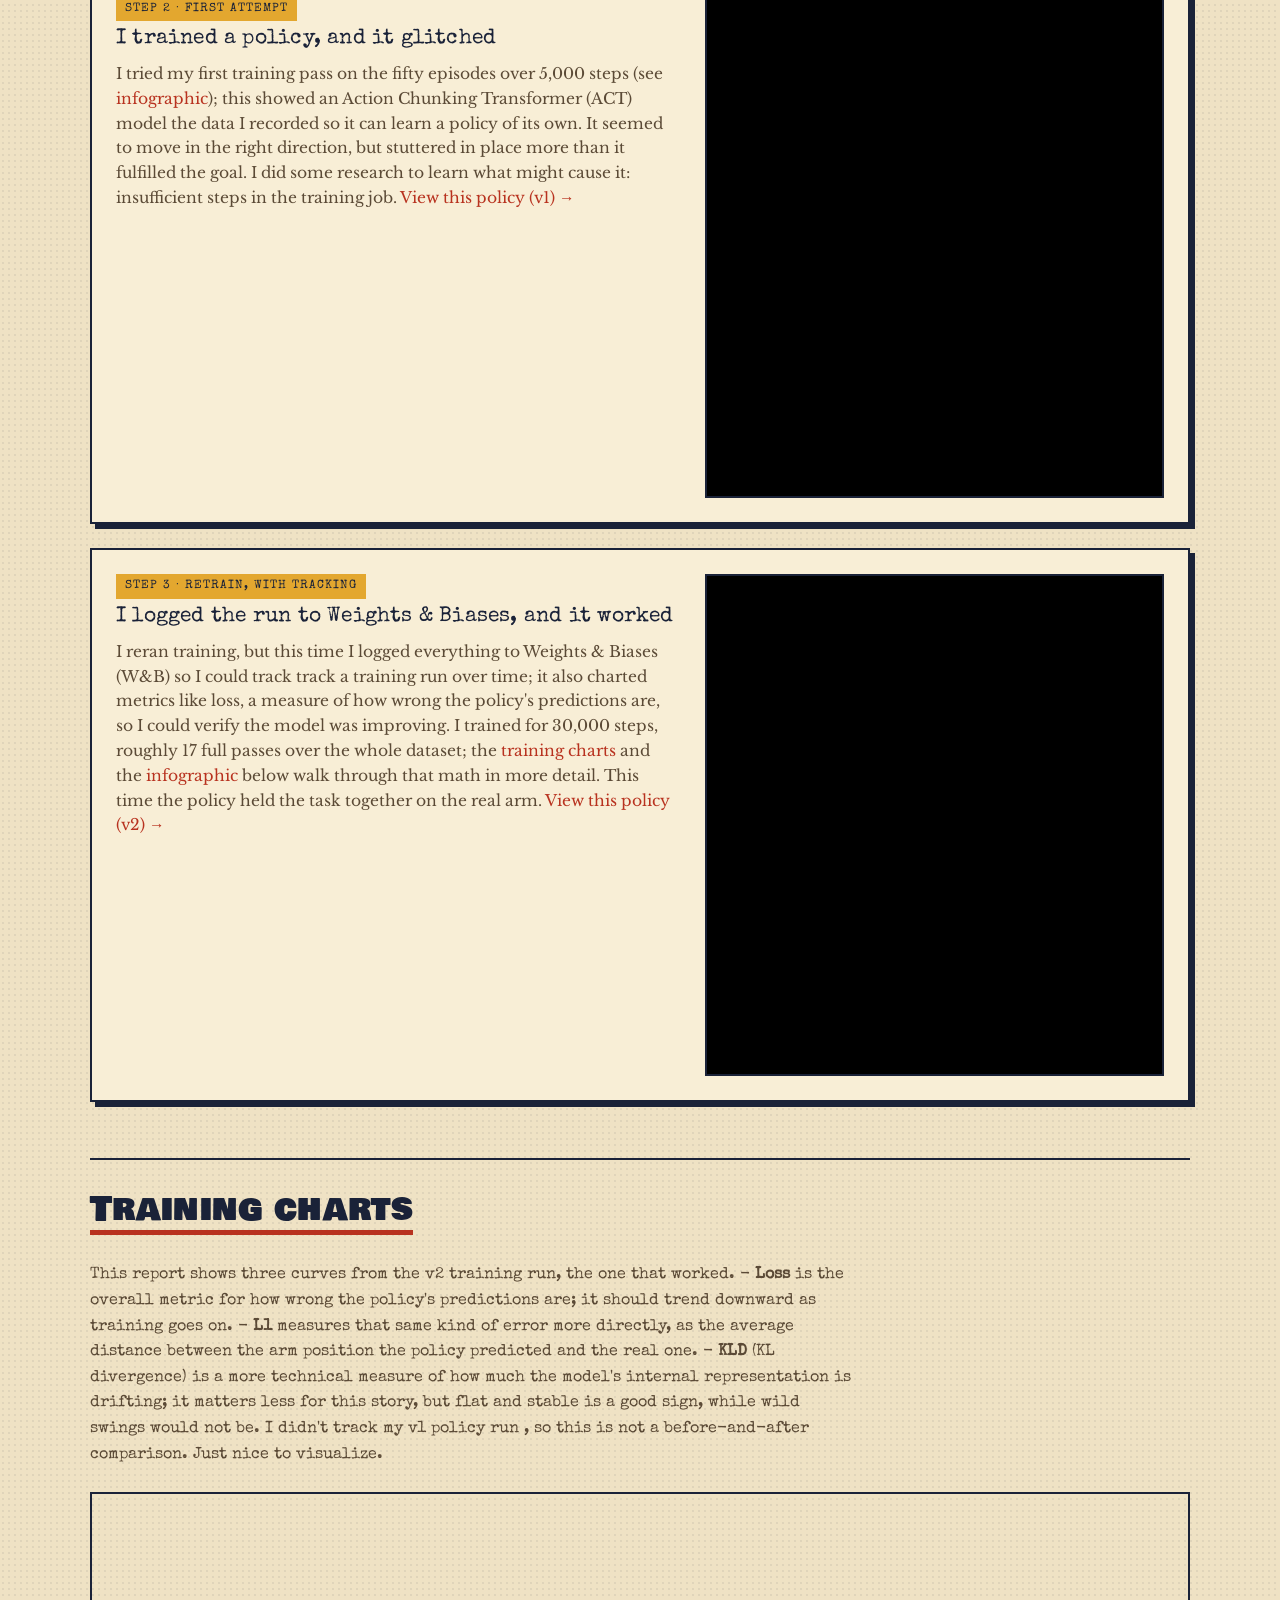
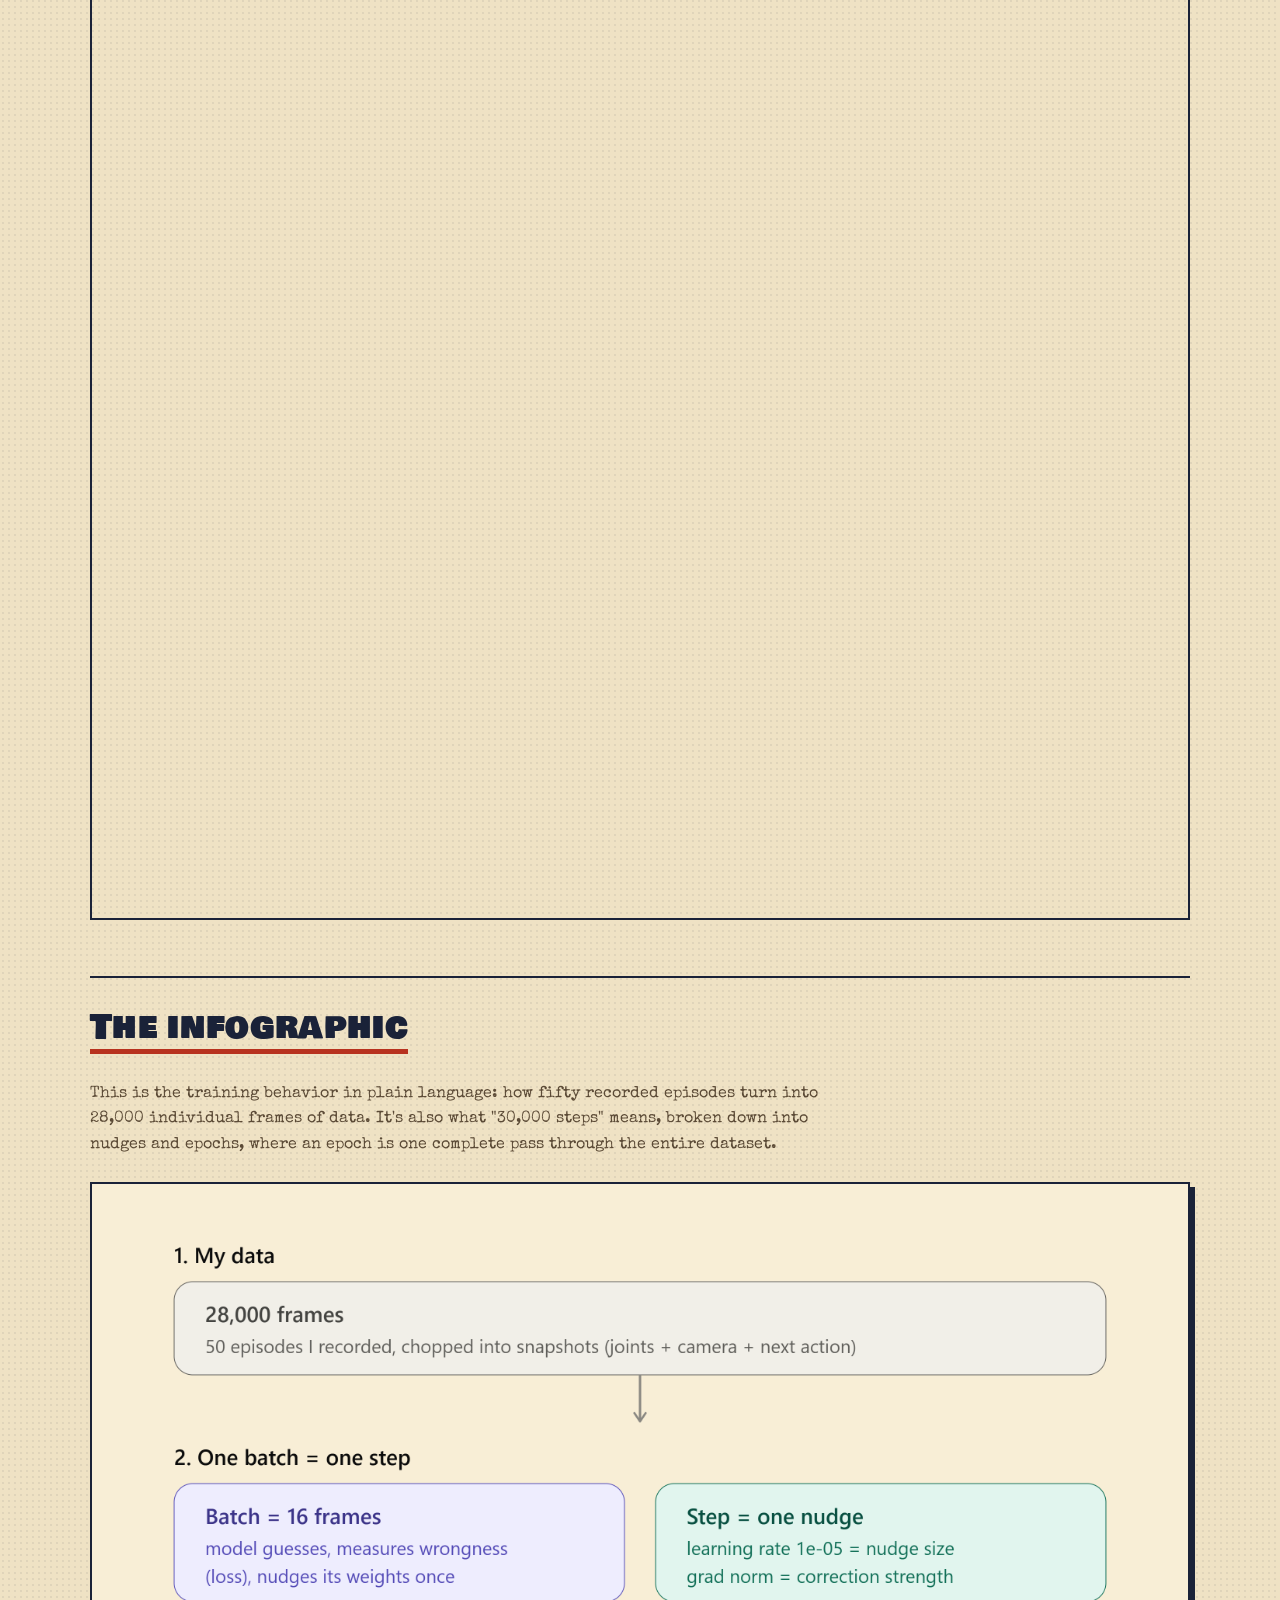
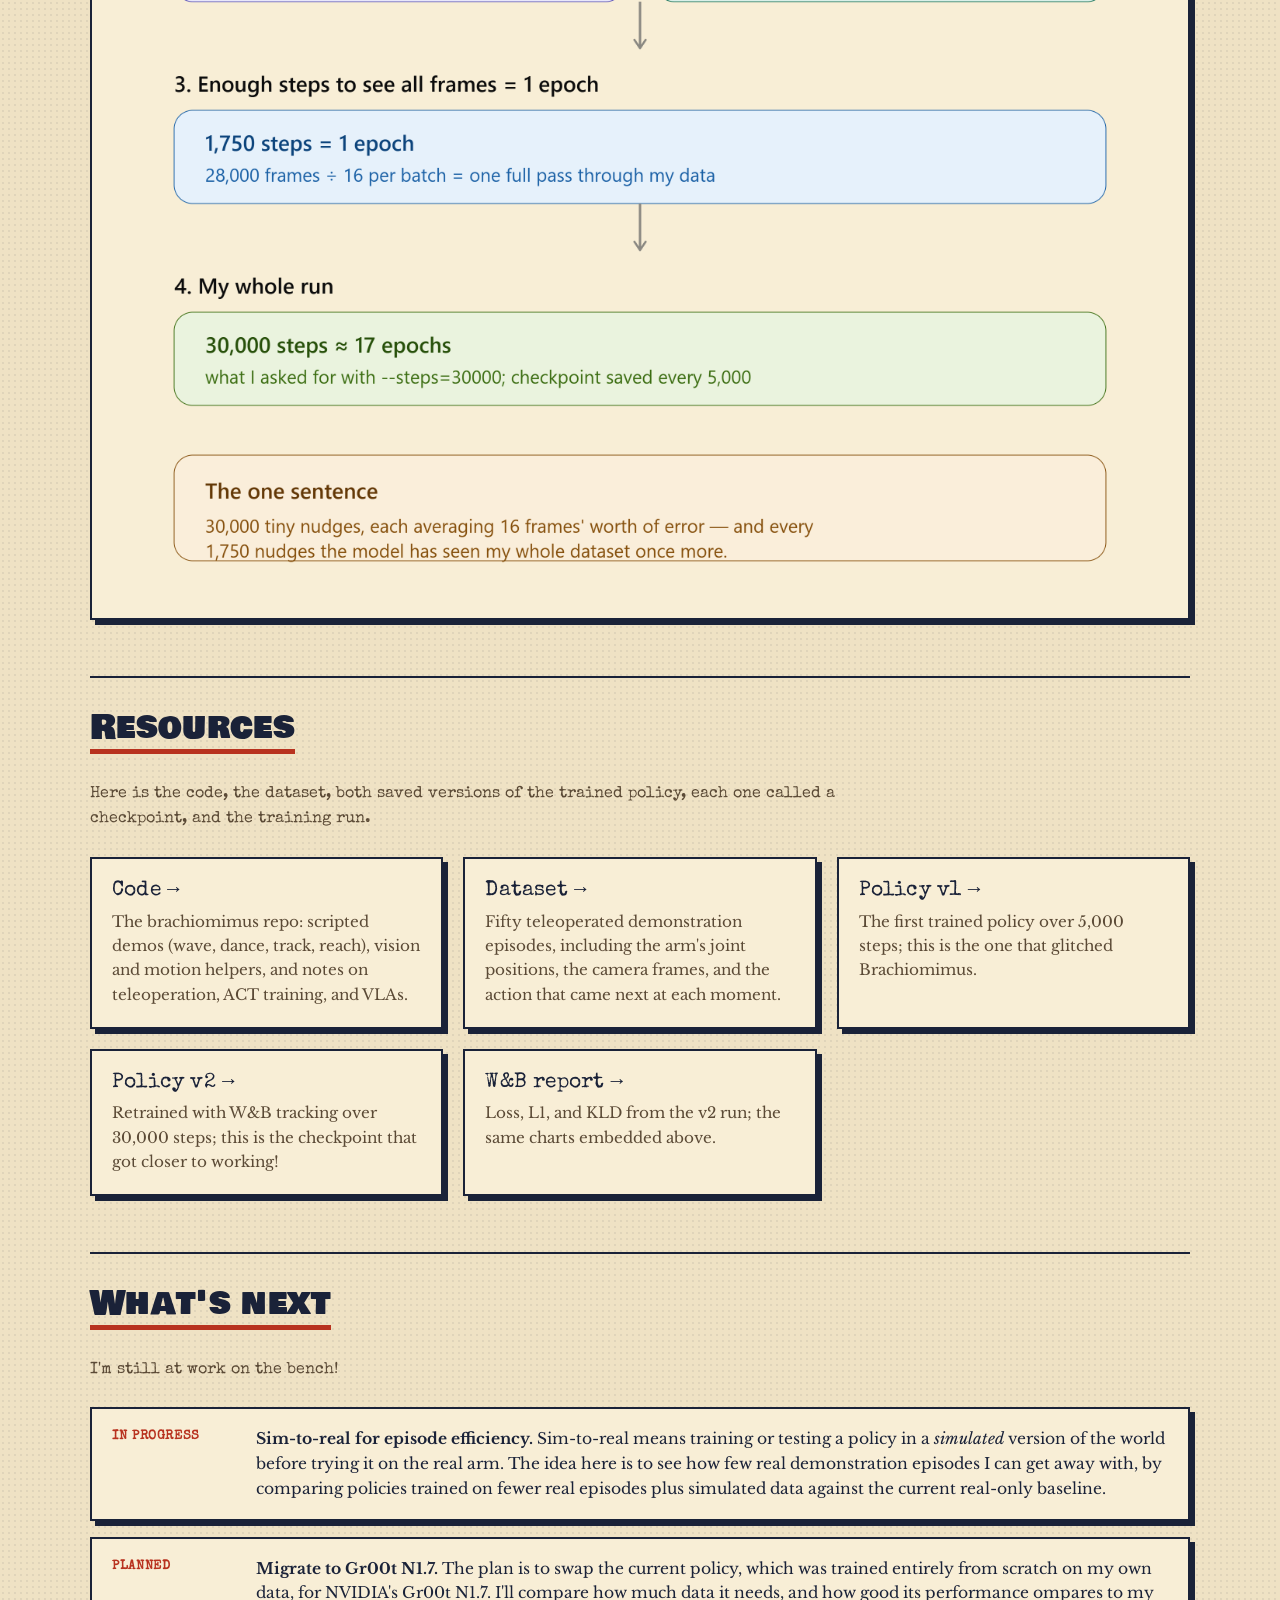
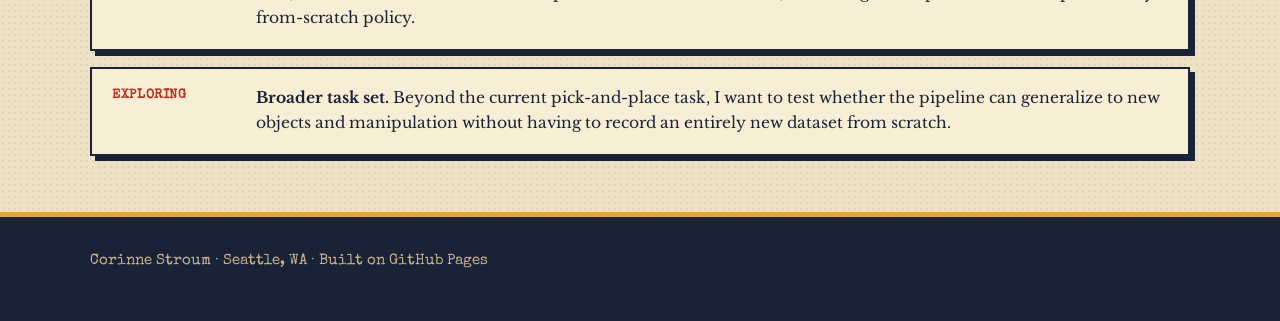
==== commit ce9ce49d: "Link brachiomimus repo from Lab Notes; remove stray so101_wave.py The wave script lives in cpstroum/" ====
--- a/lab-notes.html
+++ b/lab-notes.html
@@ -492,10 +492,14 @@
     <section id="resources">
       <h2>Resources</h2>
       <p class="section-intro">
-        Here is the dataset, both saved versions of the trained policy, each one called a checkpoint, and the
-        training run.
+        Here is the code, the dataset, both saved versions of the trained policy, each one called a checkpoint,
+        and the training run.
       </p>
       <ul class="resource-list">
+        <li>
+          <h3><a href="https://github.com/cpstroum/brachiomimus" target="_blank" rel="noreferrer">Code →</a></h3>
+          <p>The brachiomimus repo: scripted demos (wave, dance, track, reach), vision and motion helpers, and notes on teleoperation, ACT training, and VLAs.</p>
+        </li>
         <li>
           <h3><a href="https://huggingface.co/datasets/cpstroum/so101-brachiomimus-50ep" target="_blank" rel="noreferrer">Dataset →</a></h3>
           <p>Fifty teleoperated demonstration episodes, including the arm's joint positions, the camera frames, and the action that came next at each moment.</p>
--- a/pulp.css
+++ b/pulp.css
@@ -4,7 +4,7 @@
    and type without touching layout. Palette sampled from the
    Corporate Pulp covers.
    ───────────────────────────────────────────────────────────── */
-@import url('https://fonts.googleapis.com/css2?family=Bebas+Neue&family=Libre+Baskerville:ital,wght@0,400;0,700;1,400&family=Special+Elite&display=swap');
+@import url('https://fonts.googleapis.com/css2?family=Bowlby+One+SC&family=Libre+Baskerville:ital,wght@0,400;0,700;1,400&family=Special+Elite&display=swap');
 
 :root {
   --bg: #efe2c4;          /* aged newsprint */
@@ -18,7 +18,7 @@
   --accent-light: #f3d9a4;
   --tag-bg: #e7d6b0;
 
-  --display: 'Bebas Neue', 'Oswald', Impact, sans-serif;
+  --display: 'Bowlby One SC', 'Arial Black', Impact, sans-serif;
   --type: 'Special Elite', 'Courier New', monospace;
   --serif: 'Libre Baskerville', Georgia, serif;
 }
@@ -51,34 +51,43 @@
 nav .name, .nav-name, nav .name a, .nav-name a {
   font-family: var(--display);
   font-weight: 400;
-  font-size: 1.6rem;
-  letter-spacing: 0.06em;
+  font-size: 1.25rem;
+  letter-spacing: 0.03em;
   color: var(--gold) !important;
   line-height: 1;
 }
 
 /* ── Headlines ── */
-h1, h2, h3,
-.hero h1, .page-hero h1, section h2, .feature h2, .beat h3 {
+h1, h2,
+.hero h1, .page-hero h1, section h2, .feature h2 {
   font-family: var(--display);
   font-weight: 400;
-  letter-spacing: 0.03em;
+  letter-spacing: 0.01em;
   color: var(--ink);
 }
 .hero h1, .page-hero h1 {
-  font-size: clamp(2.6rem, 6vw, 4.4rem);
-  line-height: 0.95;
+  font-size: clamp(2rem, 4.6vw, 3.4rem);
+  line-height: 1.05;
   text-shadow: 3px 3px 0 var(--gold);
 }
 section h2 {
-  font-size: 2.6rem;
-  line-height: 1;
+  font-size: clamp(1.6rem, 3.4vw, 2.1rem);
+  line-height: 1.1;
   display: inline-block;
   border-bottom: 5px solid var(--accent);
   padding-bottom: 0.1rem;
 }
-.card h3, .resource-list h3, .beat h3 { font-size: 1.6rem; line-height: 1.05; }
-.feature h2 { font-size: clamp(1.9rem, 3.4vw, 2.5rem); line-height: 1; }
+/* Card titles typed out like lab file labels */
+h3, .card h3, .resource-list h3, .beat h3 {
+  font-family: var(--type);
+  font-weight: 400;
+  font-size: 1.3rem;
+  line-height: 1.2;
+  letter-spacing: 0.01em;
+  color: var(--ink);
+}
+.section-intro { font-family: var(--type); font-size: 1rem; }
+.feature h2 { font-size: clamp(1.4rem, 2.6vw, 1.85rem); line-height: 1.1; }
 .card h3 a, .resource-list h3 a { color: var(--ink); }
 .card h3 a:hover { color: var(--accent); }
 
@@ -97,7 +106,7 @@
 }
 .meta { color: var(--teal); }
 .card-theme { color: var(--accent); }
-.card-series { color: var(--teal); border-color: var(--teal); }
+.card-series { color: var(--teal); border-color: var(--teal); align-self: flex-start; }
 .roadmap-item .status { color: var(--accent); }
 
 /* ── Print-offset panels ── */
@@ -126,9 +135,9 @@
 /* ── Buttons ── */
 .button {
   font-family: var(--display);
-  font-size: 1.25rem;
-  letter-spacing: 0.06em;
-  padding: 0.45rem 1.1rem 0.3rem;
+  font-size: 0.95rem;
+  letter-spacing: 0.04em;
+  padding: 0.55rem 1.1rem 0.45rem;
   border: 2px solid var(--ink);
   background: var(--paper);
   color: var(--ink);
@@ -179,7 +188,7 @@
 .filter-bar { top: 63px; }
 nav .name, .nav-name { white-space: nowrap; }
 @media (max-width: 520px) {
-  nav .name, .nav-name { font-size: 1.35rem; }
+  nav .name, .nav-name { font-size: 1.05rem; }
   nav ul { gap: 0.7rem; }
   nav ul a { font-size: 0.78rem; }
   .hero h1 { max-width: none; }
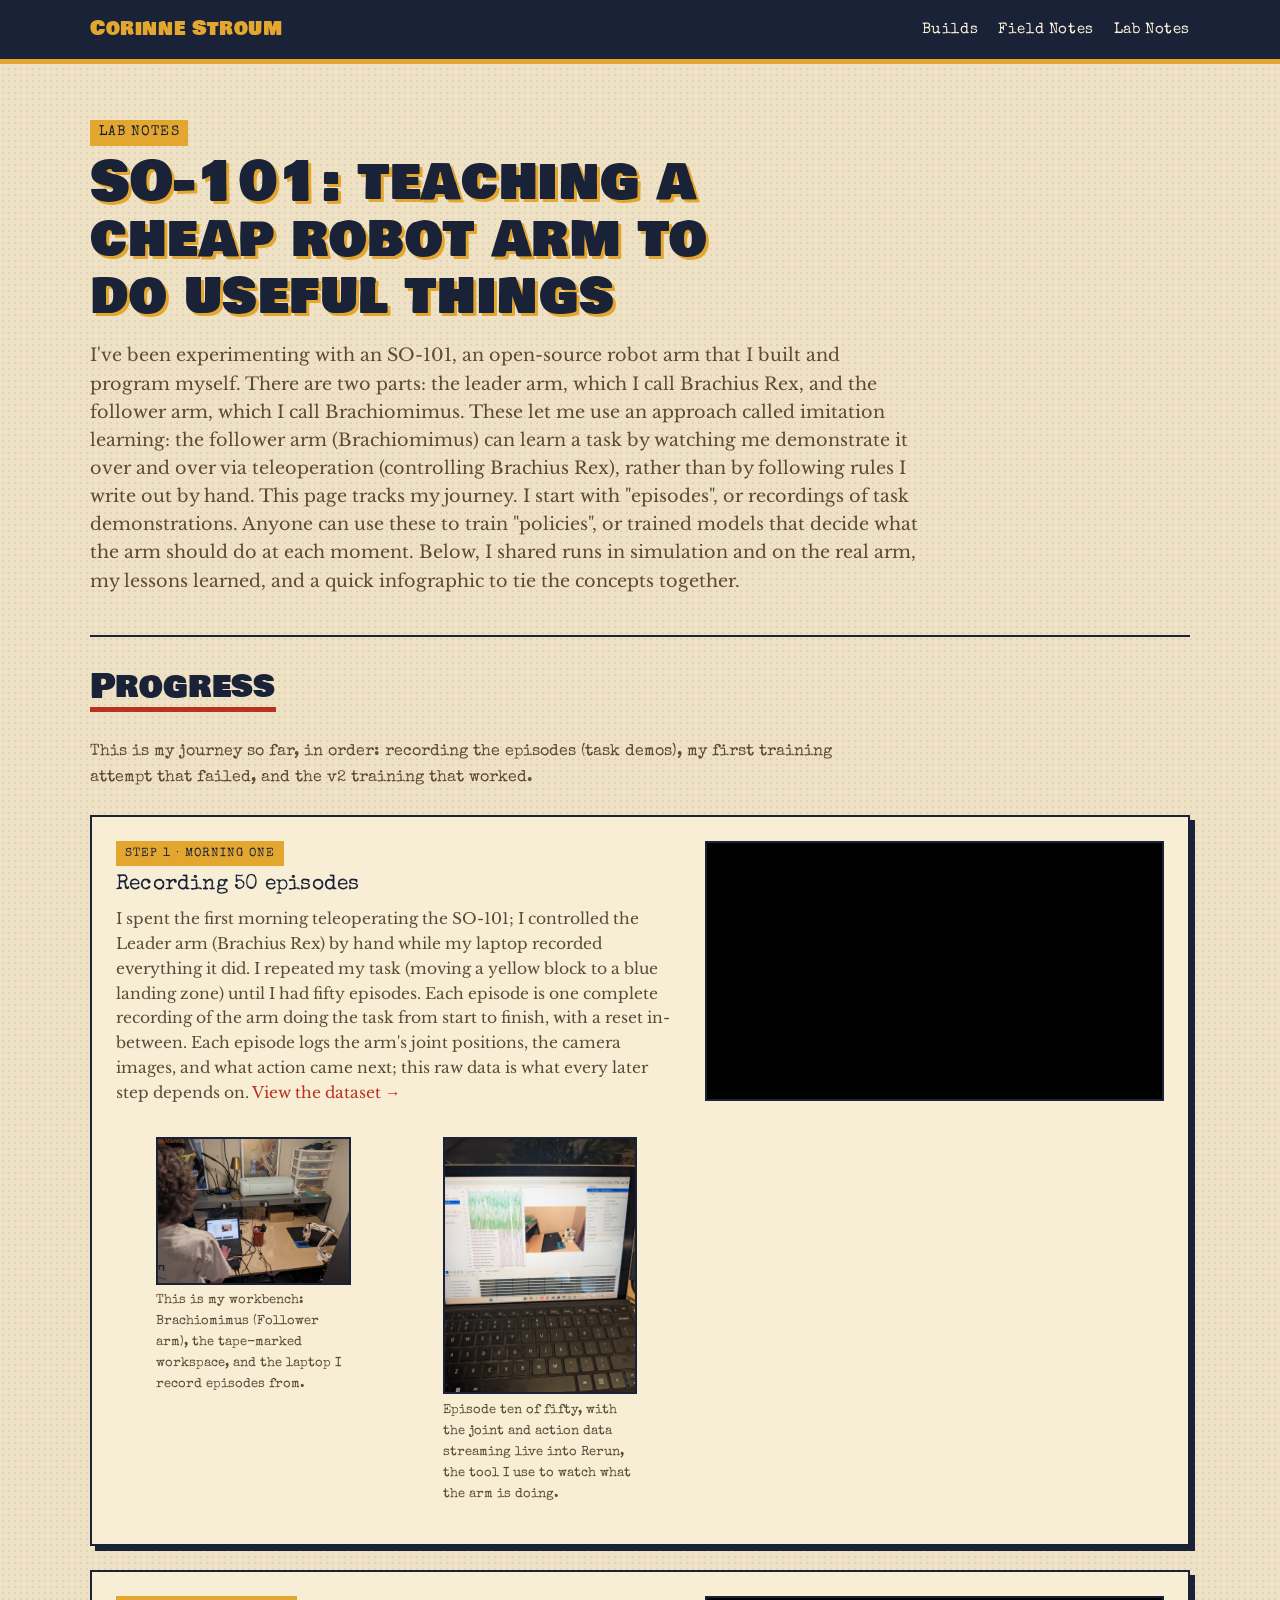
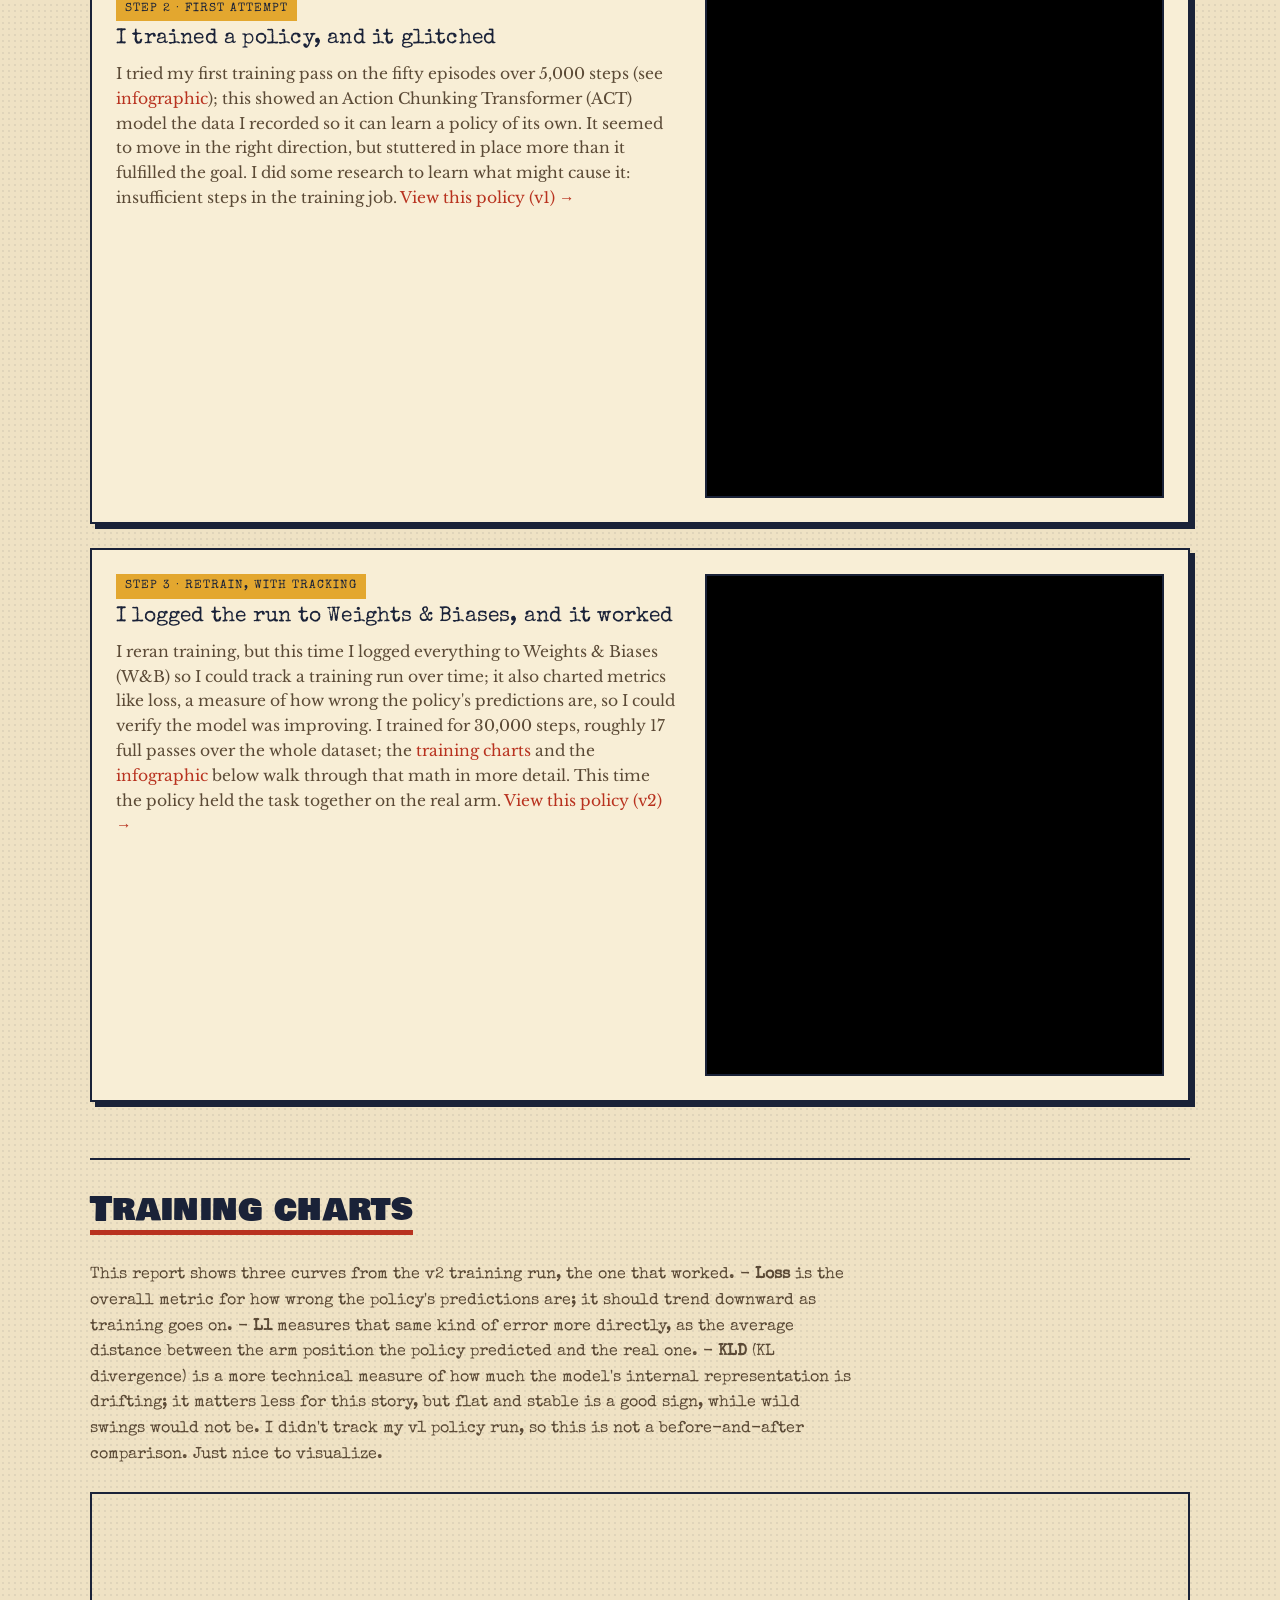
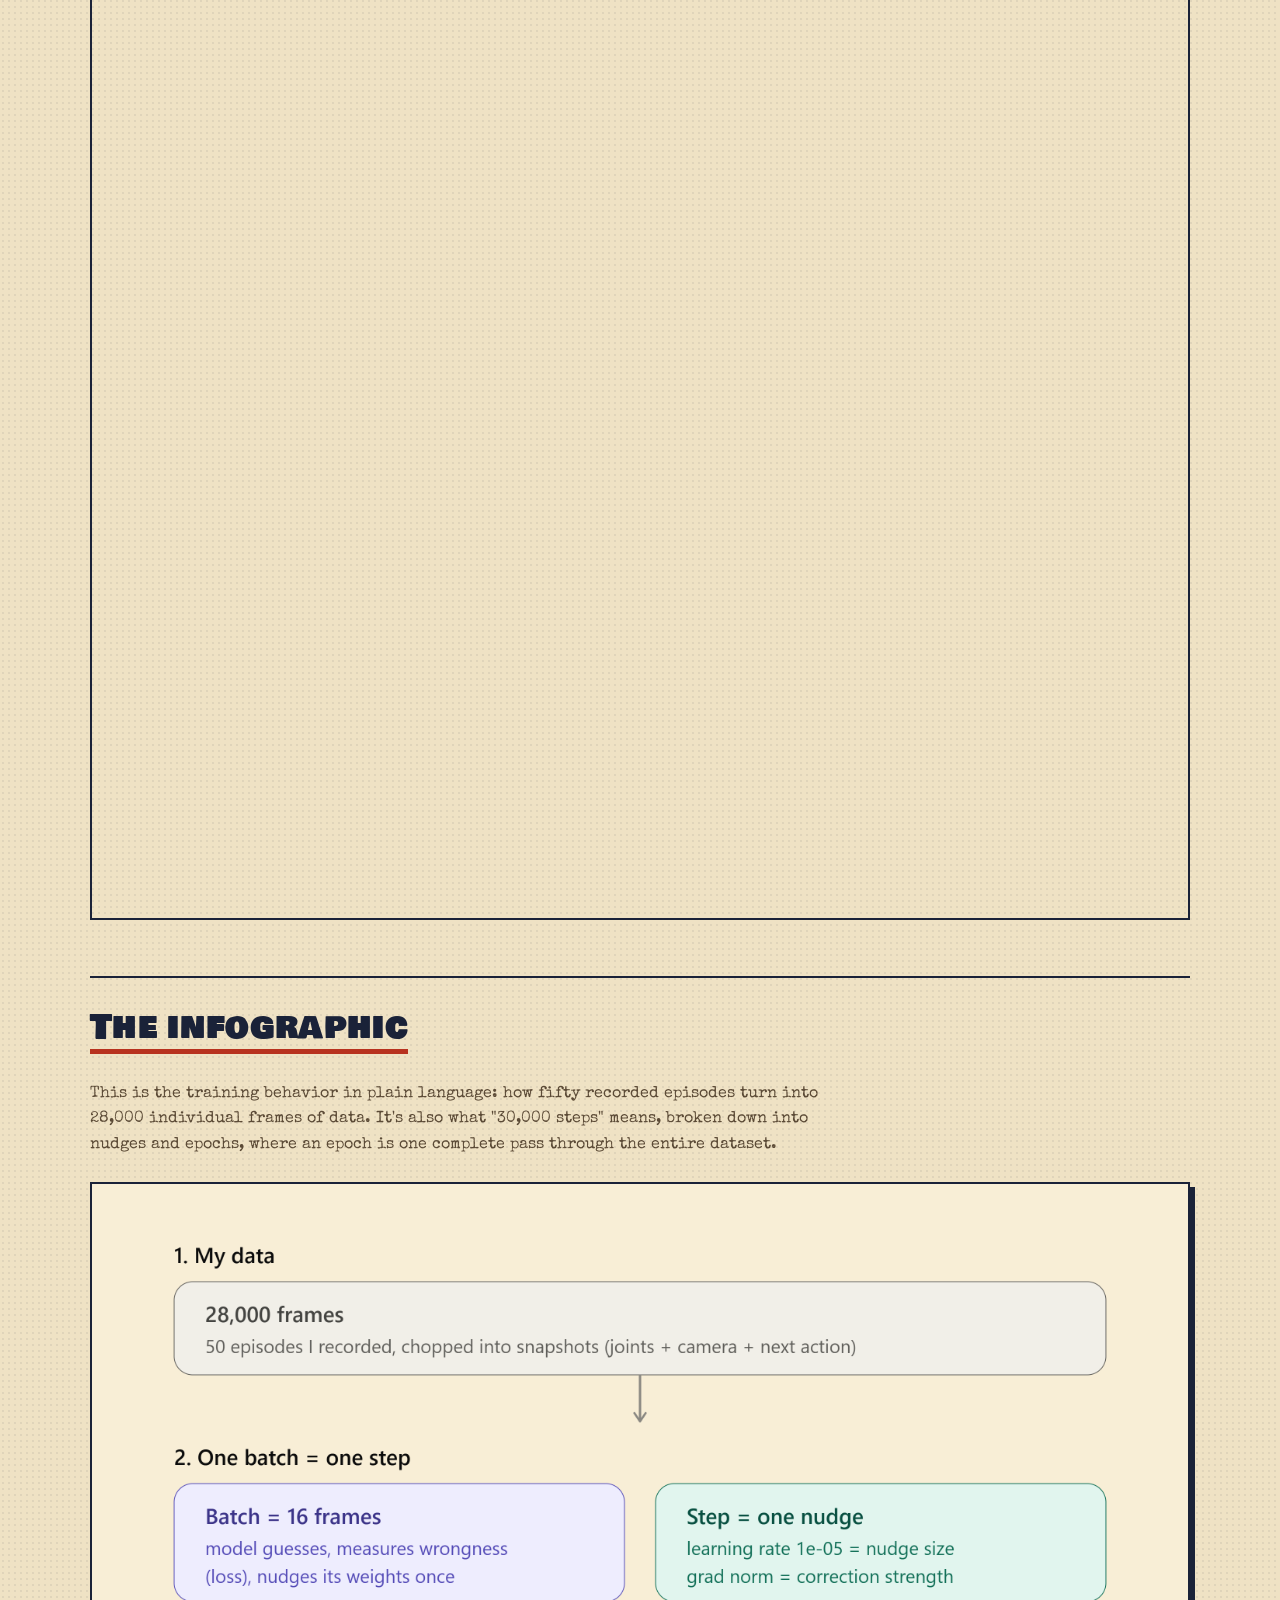
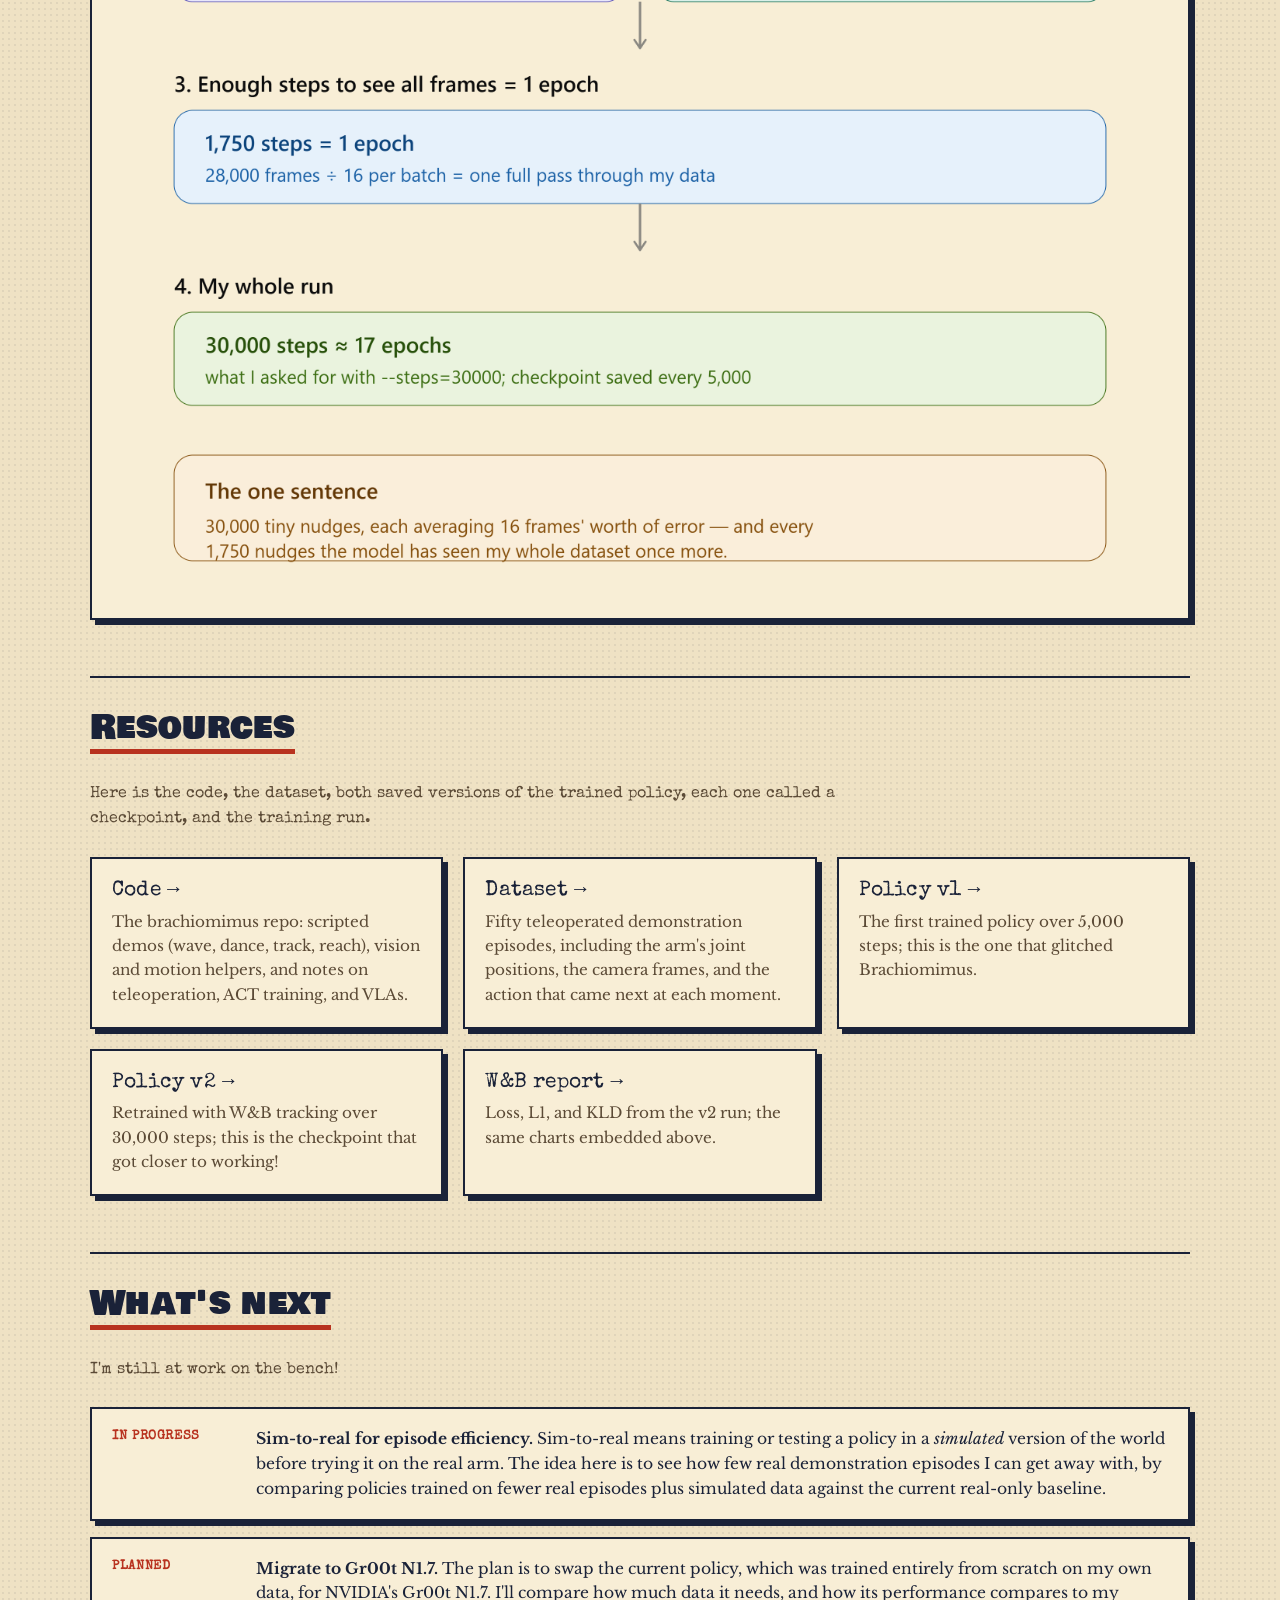
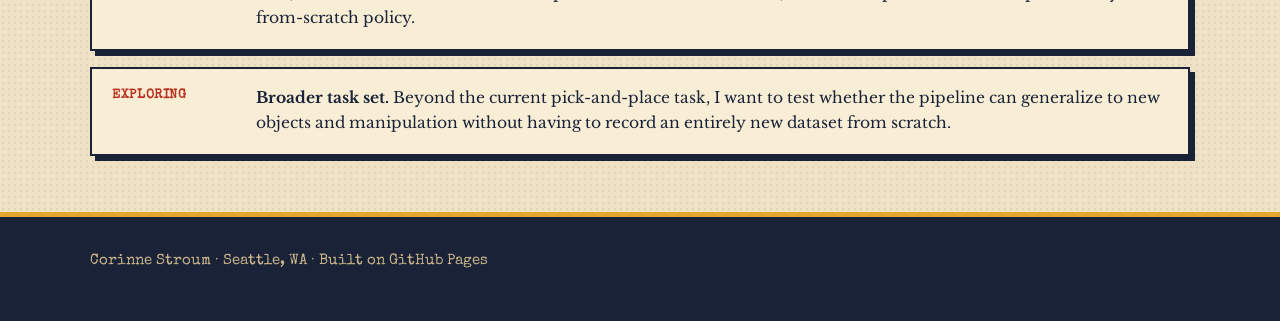
==== commit 7f135968: "Rewrite homepage copy in Corinne's voice; add corinne-voice skill Replace abstract triples and em da" ====
--- a/lab-notes.html
+++ b/lab-notes.html
@@ -380,7 +380,7 @@
         
         I start with "episodes", or recordings of task demonstrations. Anyone can use these to train "policies", or
         trained models that decide what the arm should do at each moment. Below, I shared runs in simulation and 
-        on the real arm, my lessons learned, and a quick infographic to ties the concepts together
+        on the real arm, my lessons learned, and a quick infographic to tie the concepts together.
       </p>
     </section>
 
@@ -388,7 +388,7 @@
       <h2>Progress</h2>
       <p class="section-intro">
         This is my journey so far, in order: recording the episodes (task demos), my first training attempt that
-        failed, and the my v2 training that worked.
+        failed, and the v2 training that worked.
       </p>
 
       <div class="story">
@@ -398,8 +398,8 @@
             <h3>Recording 50 episodes</h3>
             <p>
               I spent the first morning teleoperating the SO-101; I controlled the Leader arm (Brachius Rex) by hand
-              while computer recorded everything it does. I repeated my task (moving a yellow block to a blue landing zone)
-              until I had fifty episodes. Each episode was an episode is just one complete recording of the arm doing the
+              while my laptop recorded everything it did. I repeated my task (moving a yellow block to a blue landing zone)
+              until I had fifty episodes. Each episode is one complete recording of the arm doing the
               task from start to finish, with a reset in-between. Each episode logs the arm's joint positions, the camera images, and
               what action came next; this raw data is what every later step depends on.
               <a href="https://huggingface.co/datasets/cpstroum/so101-brachiomimus-50ep" target="_blank" rel="noreferrer">View the dataset →</a>
@@ -442,7 +442,7 @@
             <div class="kicker">Step 3 · Retrain, with tracking</div>
             <h3>I logged the run to Weights &amp; Biases, and it worked</h3>
             <p>
-              I reran training, but this time I logged everything to Weights &amp; Biases (W&amp;B) so I could track
+              I reran training, but this time I logged everything to Weights &amp; Biases (W&amp;B) so I could
               track a training run over time; it also charted metrics like loss, a measure of how wrong the policy's
               predictions are, so I could verify the model was improving.  I trained for 30,000 steps, roughly 17 full 
               passes over the whole dataset; the <a href="#training-charts">training charts</a> and the <a href="#infographic">infographic</a>
@@ -470,7 +470,7 @@
         representation is drifting; it matters less for this story, but flat and
         stable is a good sign, while wild swings would not be. 
         
-        I didn't track my v1 policy run , so this is not a before-and-after comparison. Just nice to visualize.
+        I didn't track my v1 policy run, so this is not a before-and-after comparison. Just nice to visualize.
       </p>
       <div class="wandb-embed">
         <iframe src="https://wandb.ai/cpstroum-personal/so101-brachiomimus/reports/Block-Movement-v2-30k-steps---VmlldzoxNzQ5OTI4NA" title="W&B report: SO-101 block-movement v2, 30k steps" loading="lazy"></iframe>
@@ -539,7 +539,7 @@
           <div>
             <strong>Migrate to Gr00t N1.7.</strong> The plan is to swap the current policy, which was trained
             entirely from scratch on my own data, for NVIDIA's Gr00t N1.7. I'll compare how much data it needs, 
-            and how good its performance ompares to my from-scratch policy.
+            and how its performance compares to my from-scratch policy.
           </div>
         </div>
         <div class="roadmap-item">
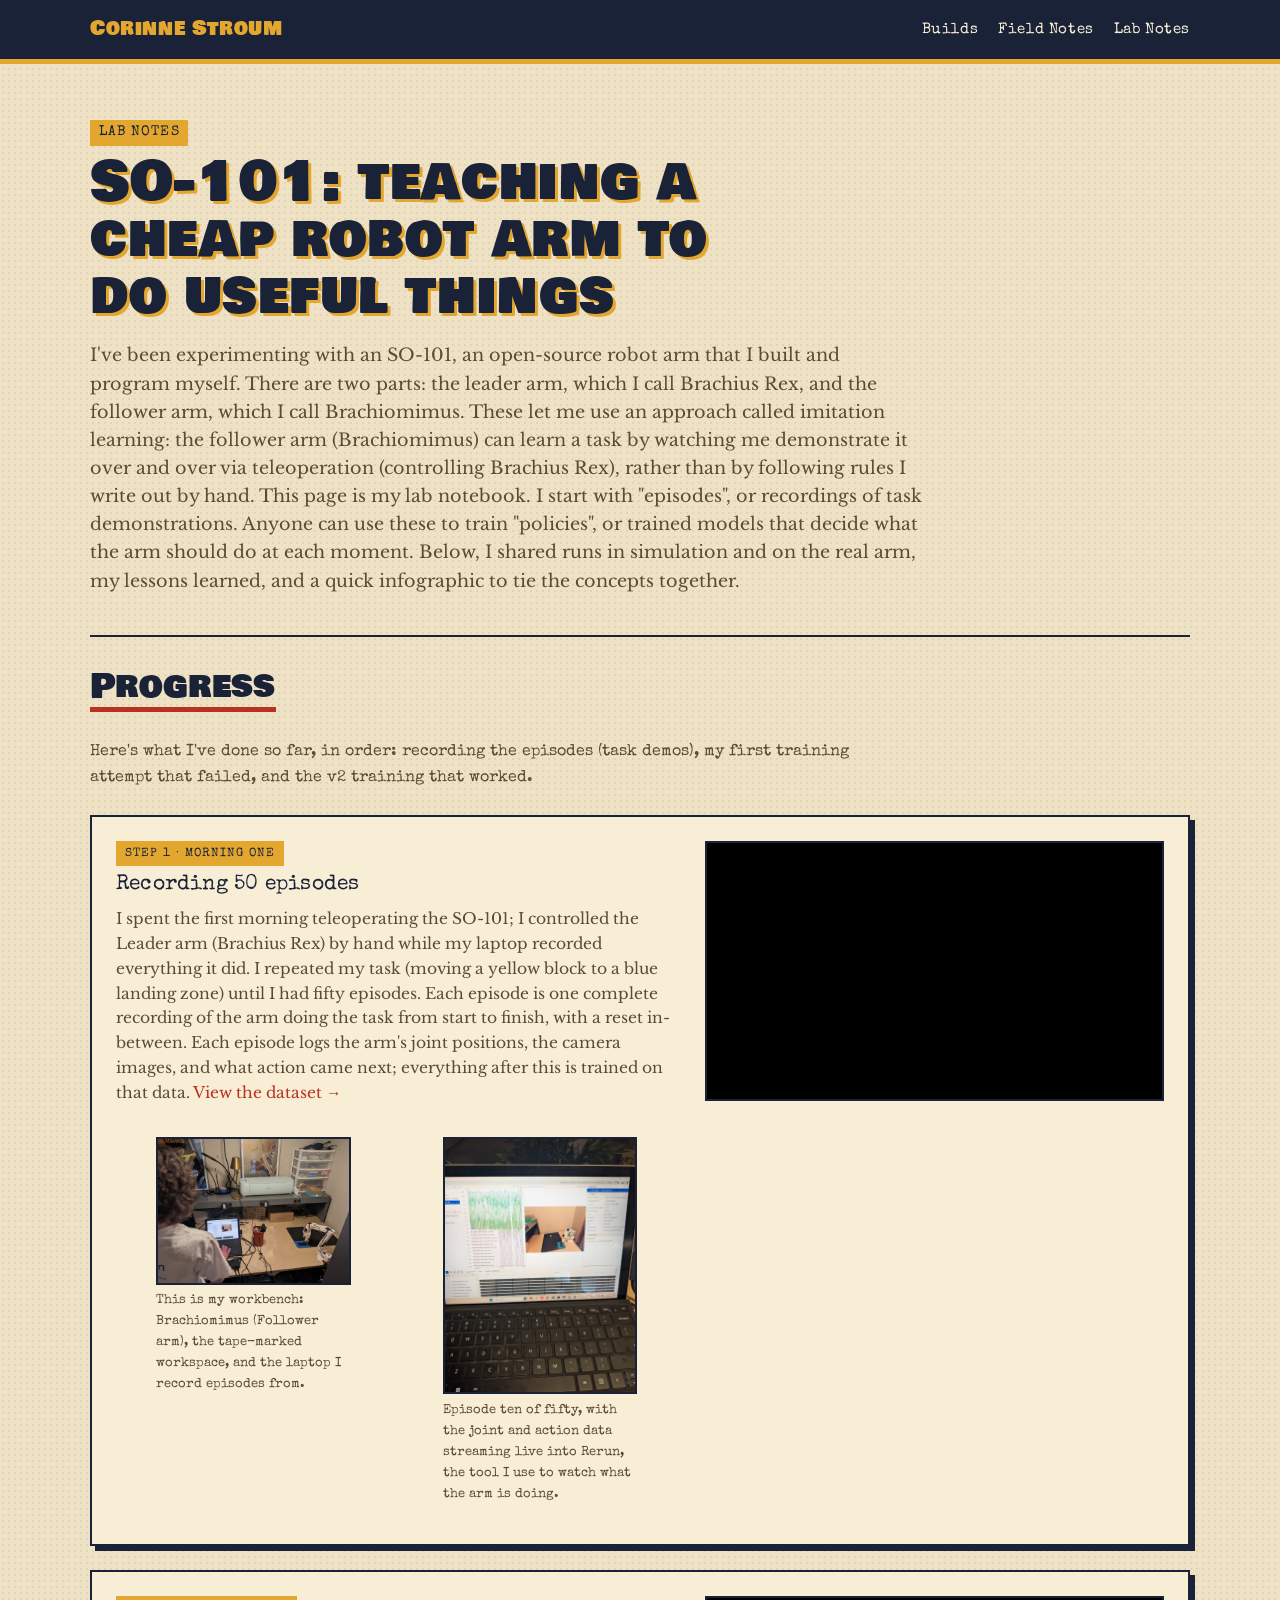
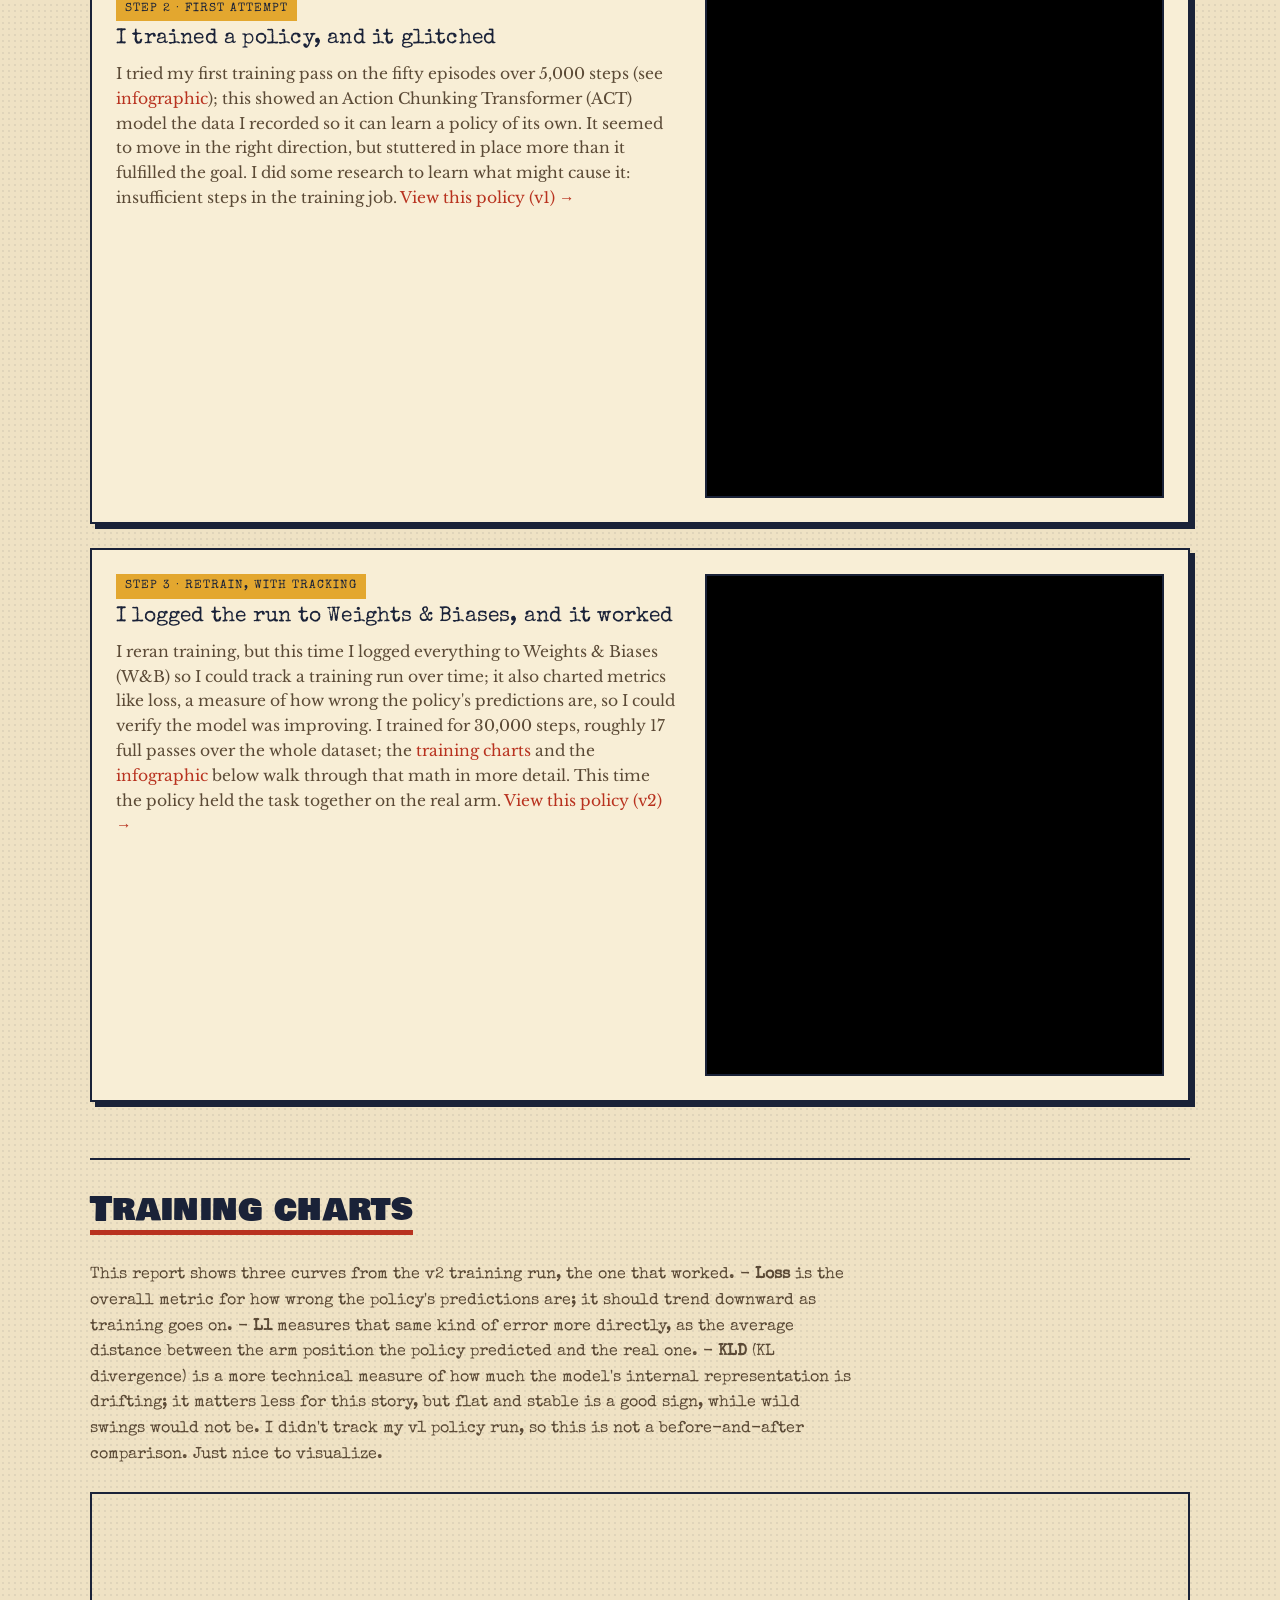
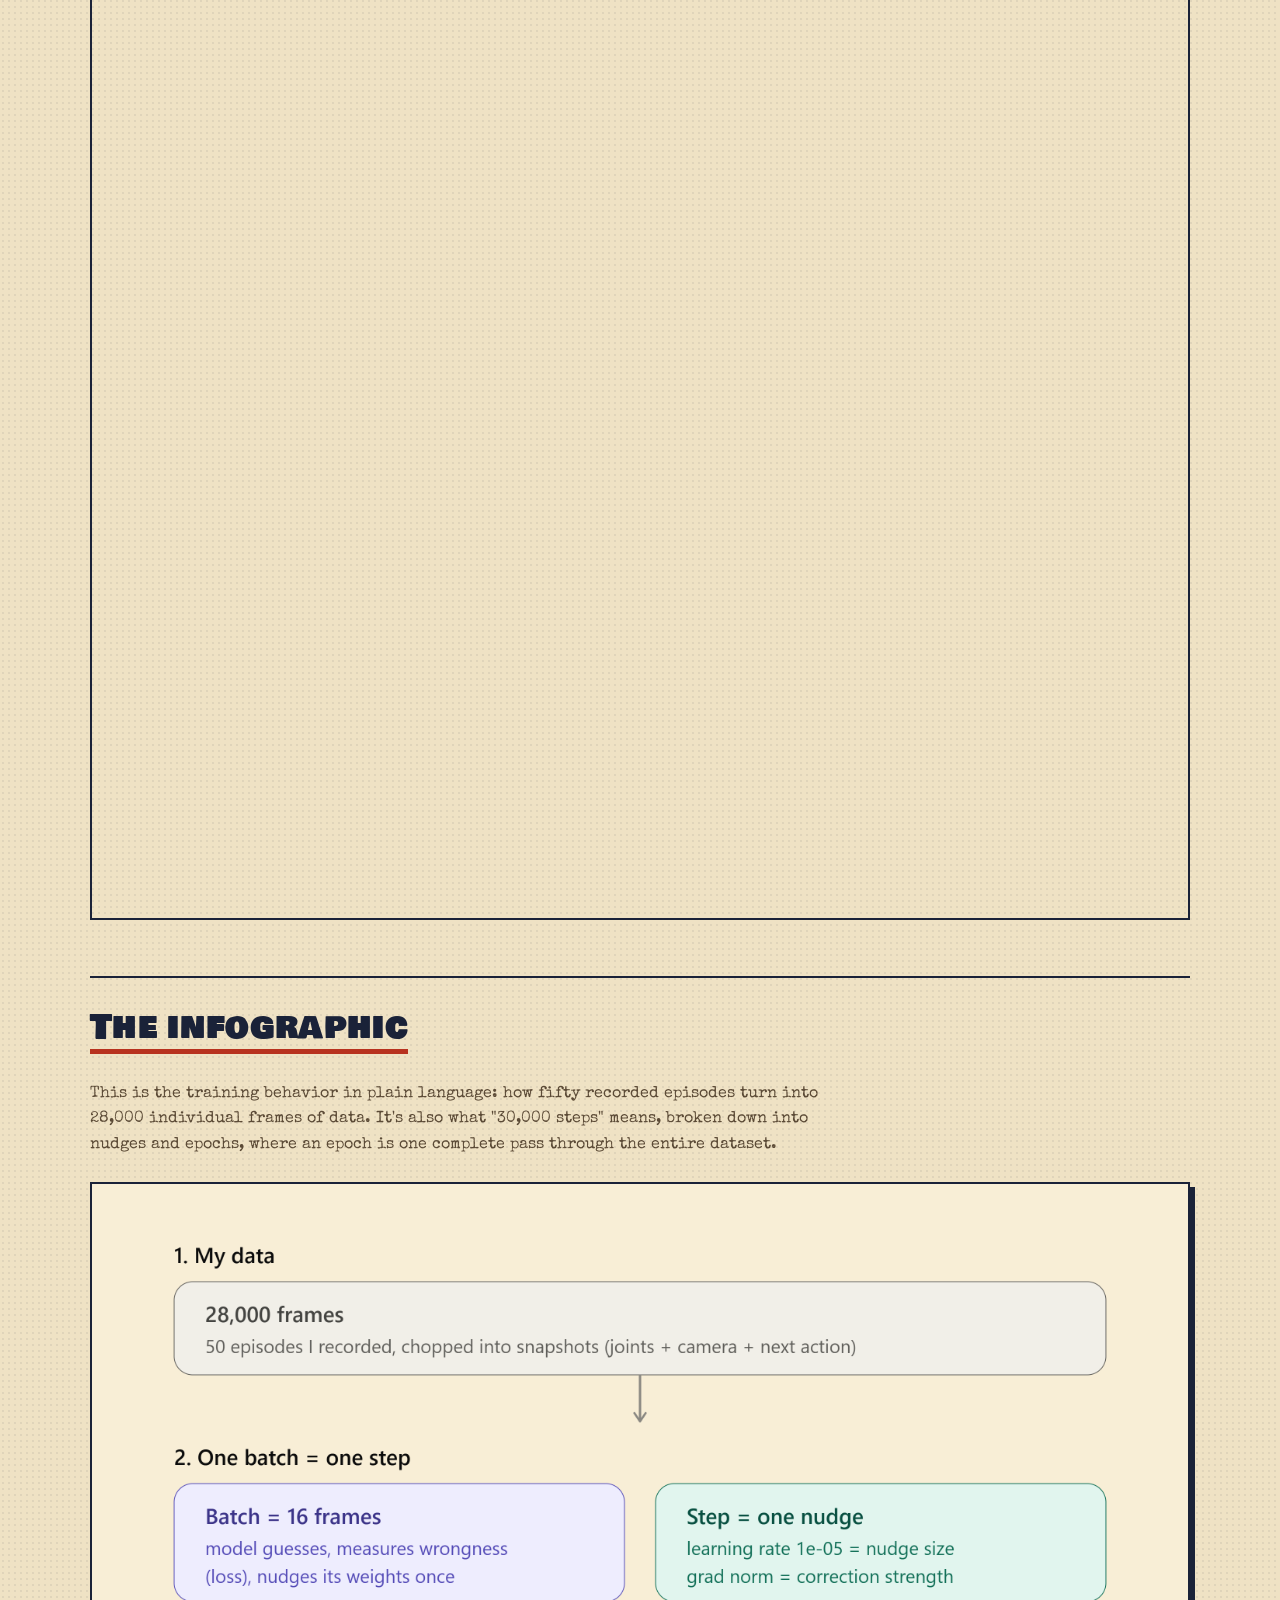
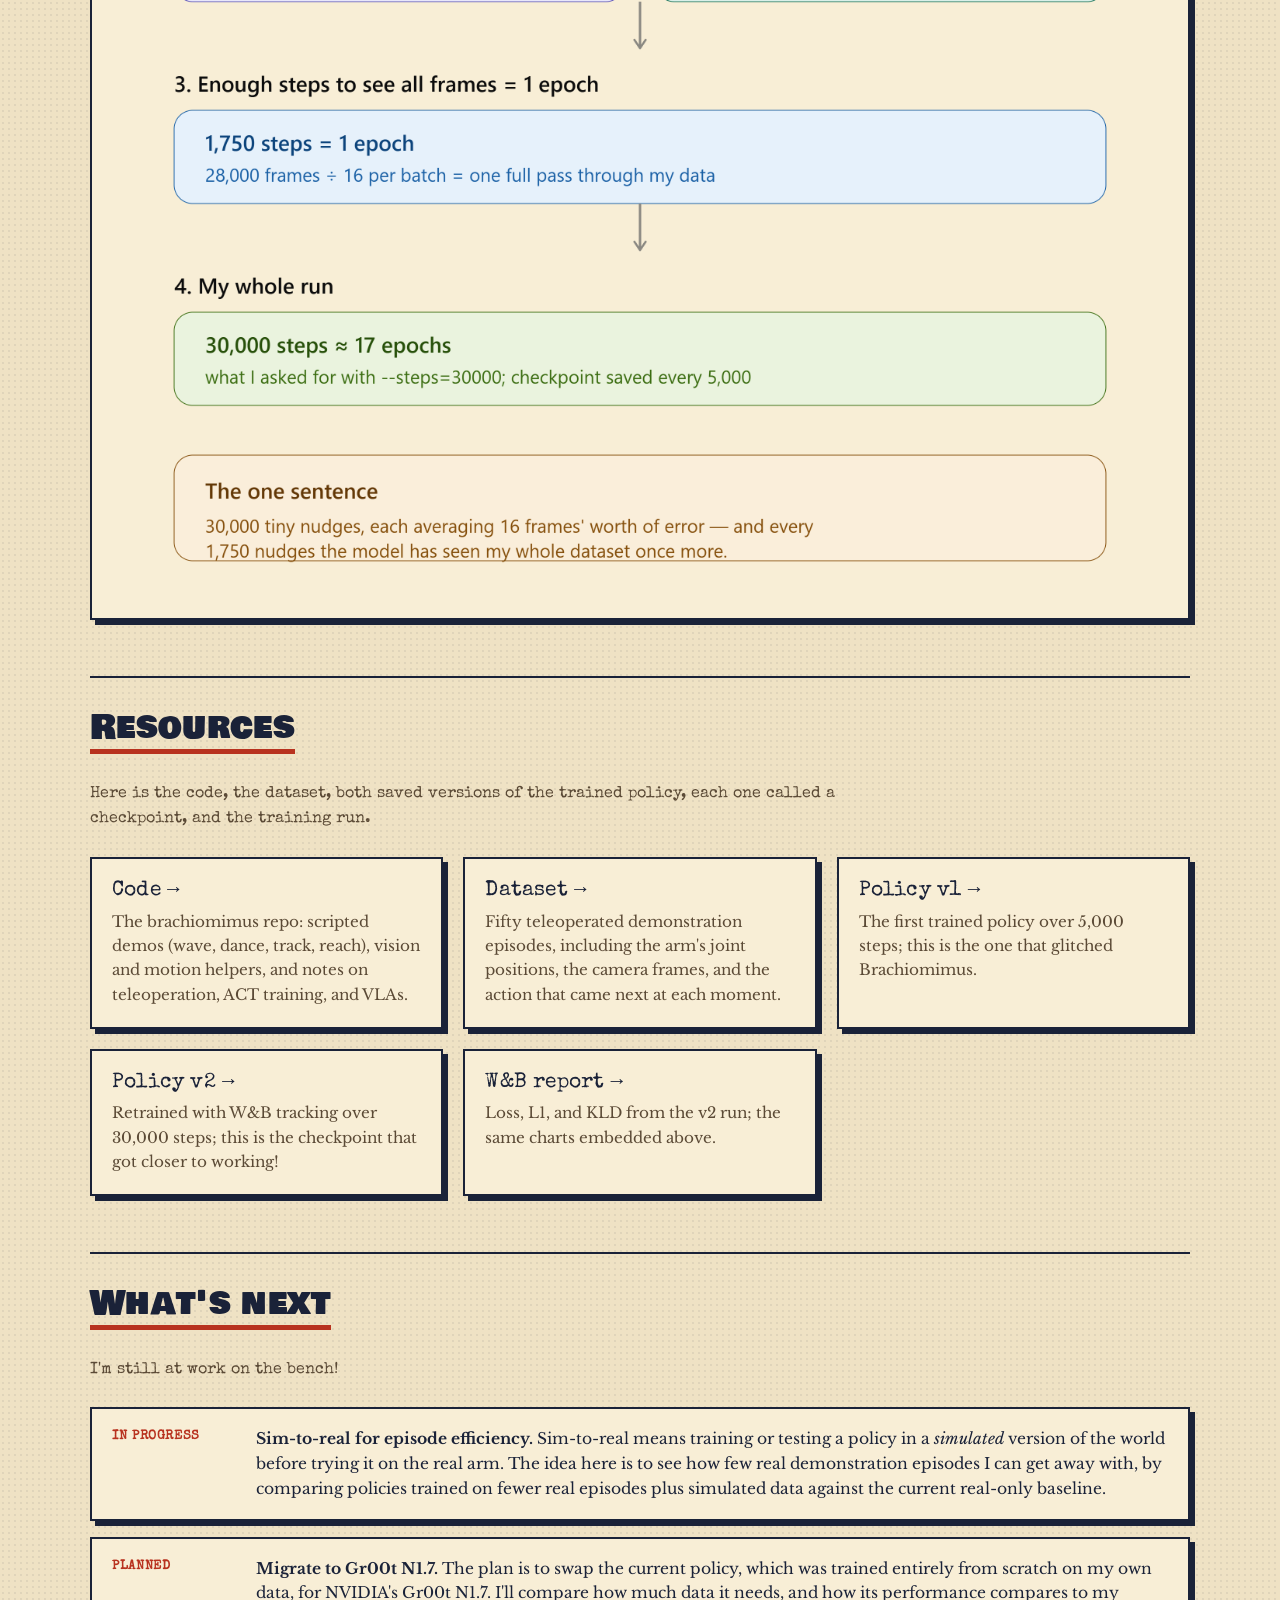
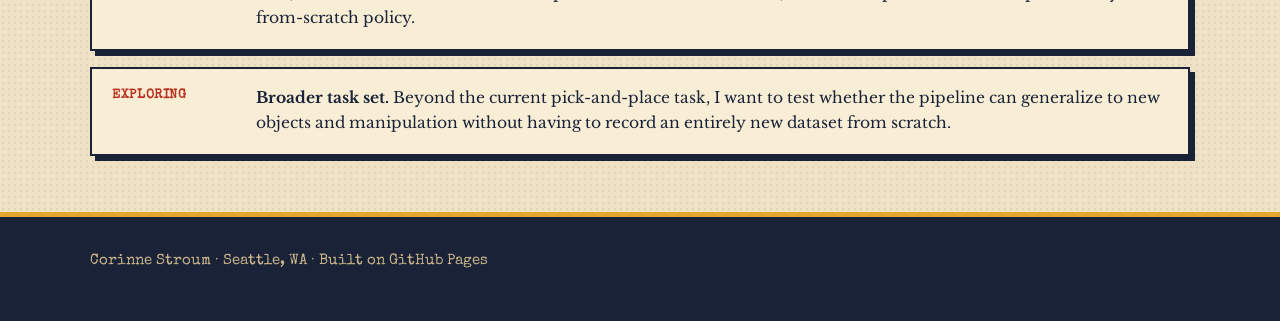
==== commit 787d31a9: "Lab Notes: drop 'journey' phrasing Co-Authored-By: Claude Opus 5.5 <noreply@anthropic.com> Claude-Se" ====
--- a/lab-notes.html
+++ b/lab-notes.html
@@ -376,7 +376,7 @@
         
         These let me use an approach called imitation learning: the follower arm (Brachiomimus) can learn a 
         task by watching me demonstrate it over and over via teleoperation (controlling Brachius Rex), rather
-        than by following rules I write out by hand. This page tracks my journey.
+        than by following rules I write out by hand. This page is my lab notebook.
         
         I start with "episodes", or recordings of task demonstrations. Anyone can use these to train "policies", or
         trained models that decide what the arm should do at each moment. Below, I shared runs in simulation and 
@@ -387,7 +387,7 @@
     <section id="progress">
       <h2>Progress</h2>
       <p class="section-intro">
-        This is my journey so far, in order: recording the episodes (task demos), my first training attempt that
+        Here's what I've done so far, in order: recording the episodes (task demos), my first training attempt that
         failed, and the v2 training that worked.
       </p>
 
@@ -401,7 +401,7 @@
               while my laptop recorded everything it did. I repeated my task (moving a yellow block to a blue landing zone)
               until I had fifty episodes. Each episode is one complete recording of the arm doing the
               task from start to finish, with a reset in-between. Each episode logs the arm's joint positions, the camera images, and
-              what action came next; this raw data is what every later step depends on.
+              what action came next; everything after this is trained on that data.
               <a href="https://huggingface.co/datasets/cpstroum/so101-brachiomimus-50ep" target="_blank" rel="noreferrer">View the dataset →</a>
             </p>
             <div class="photos">
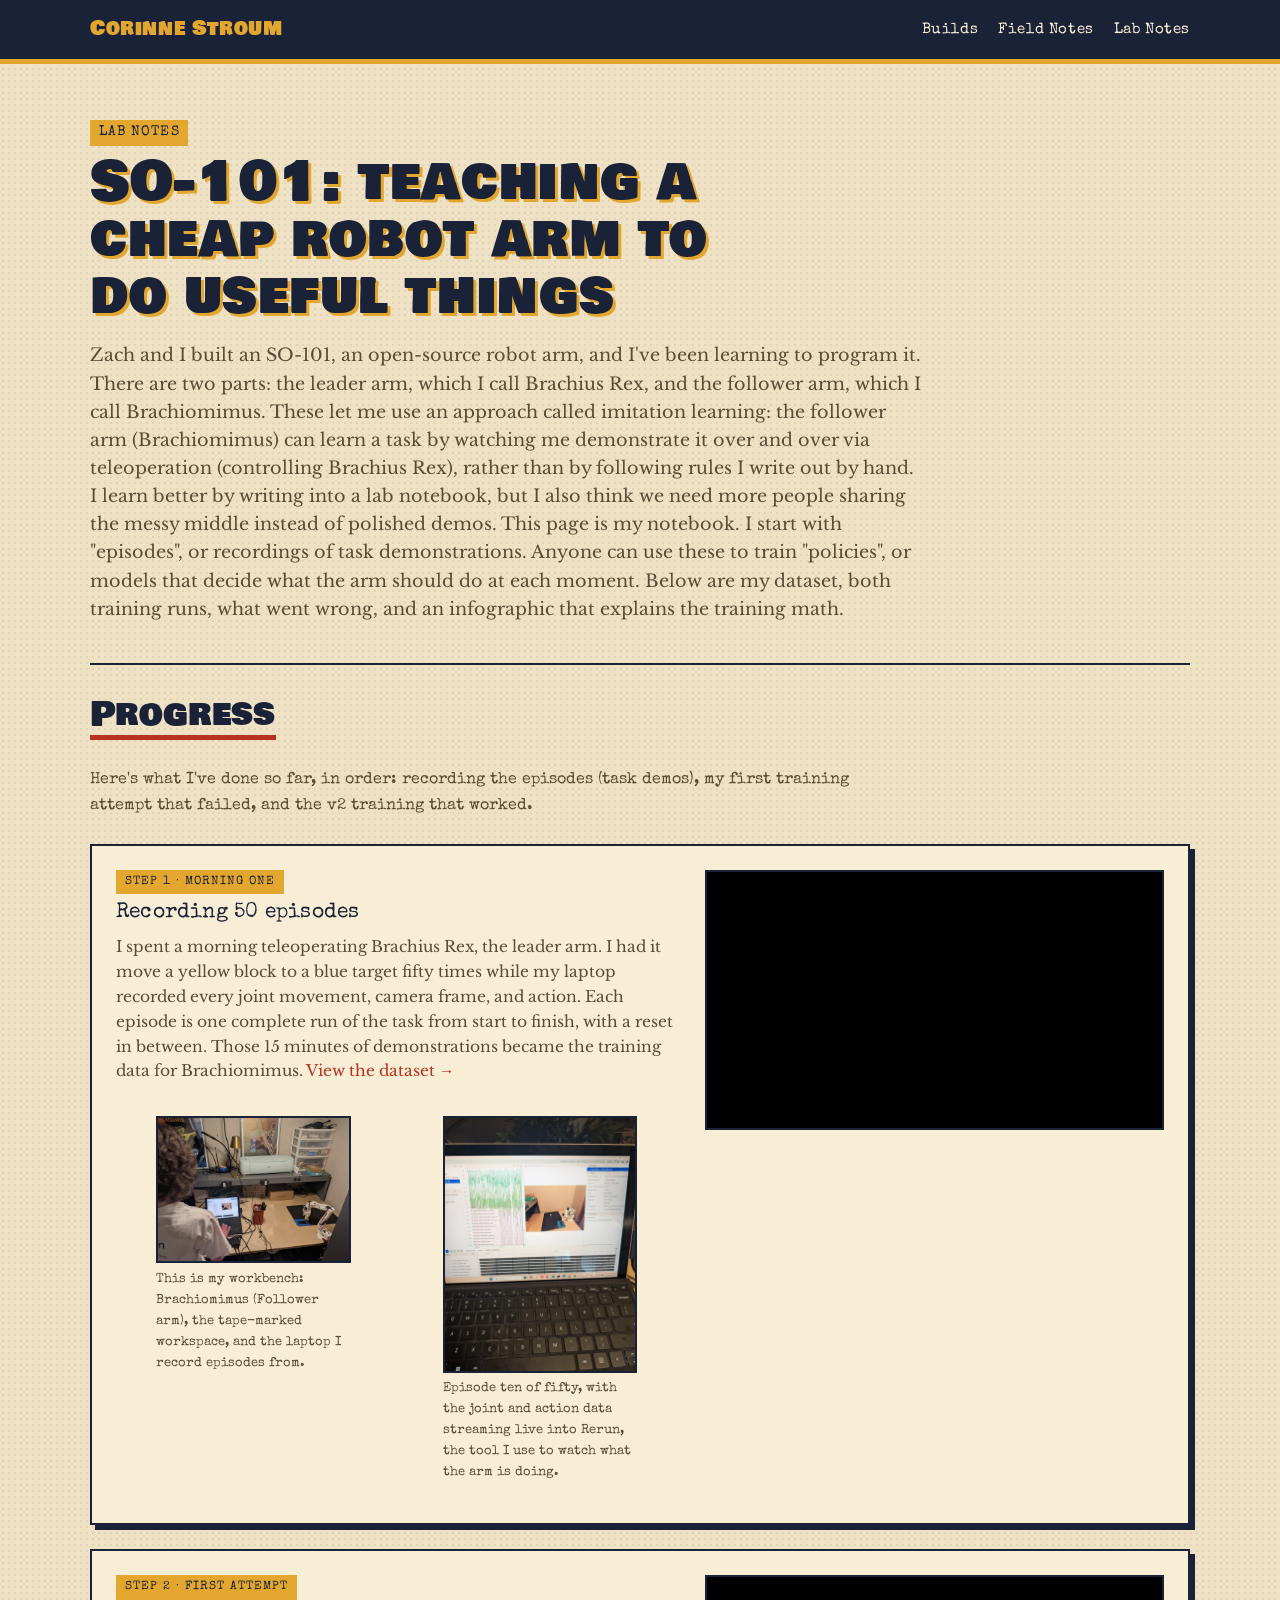
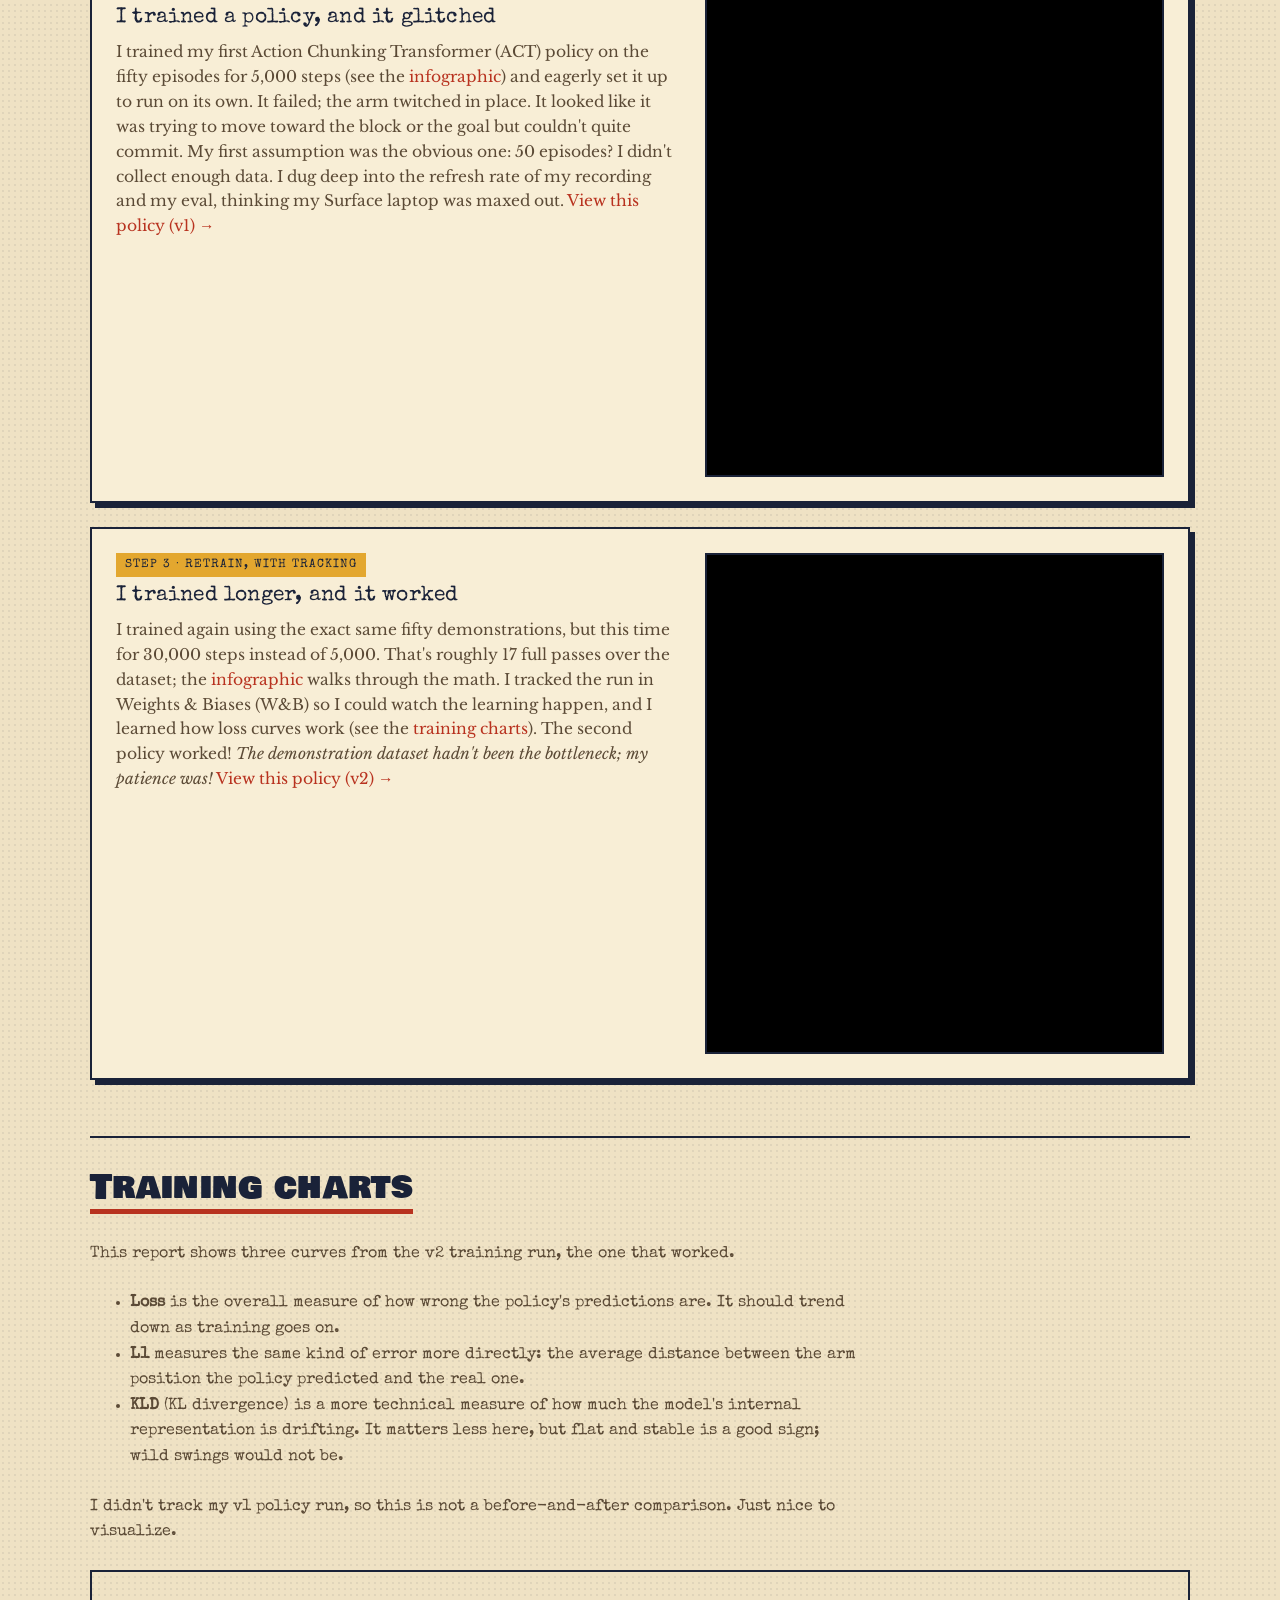
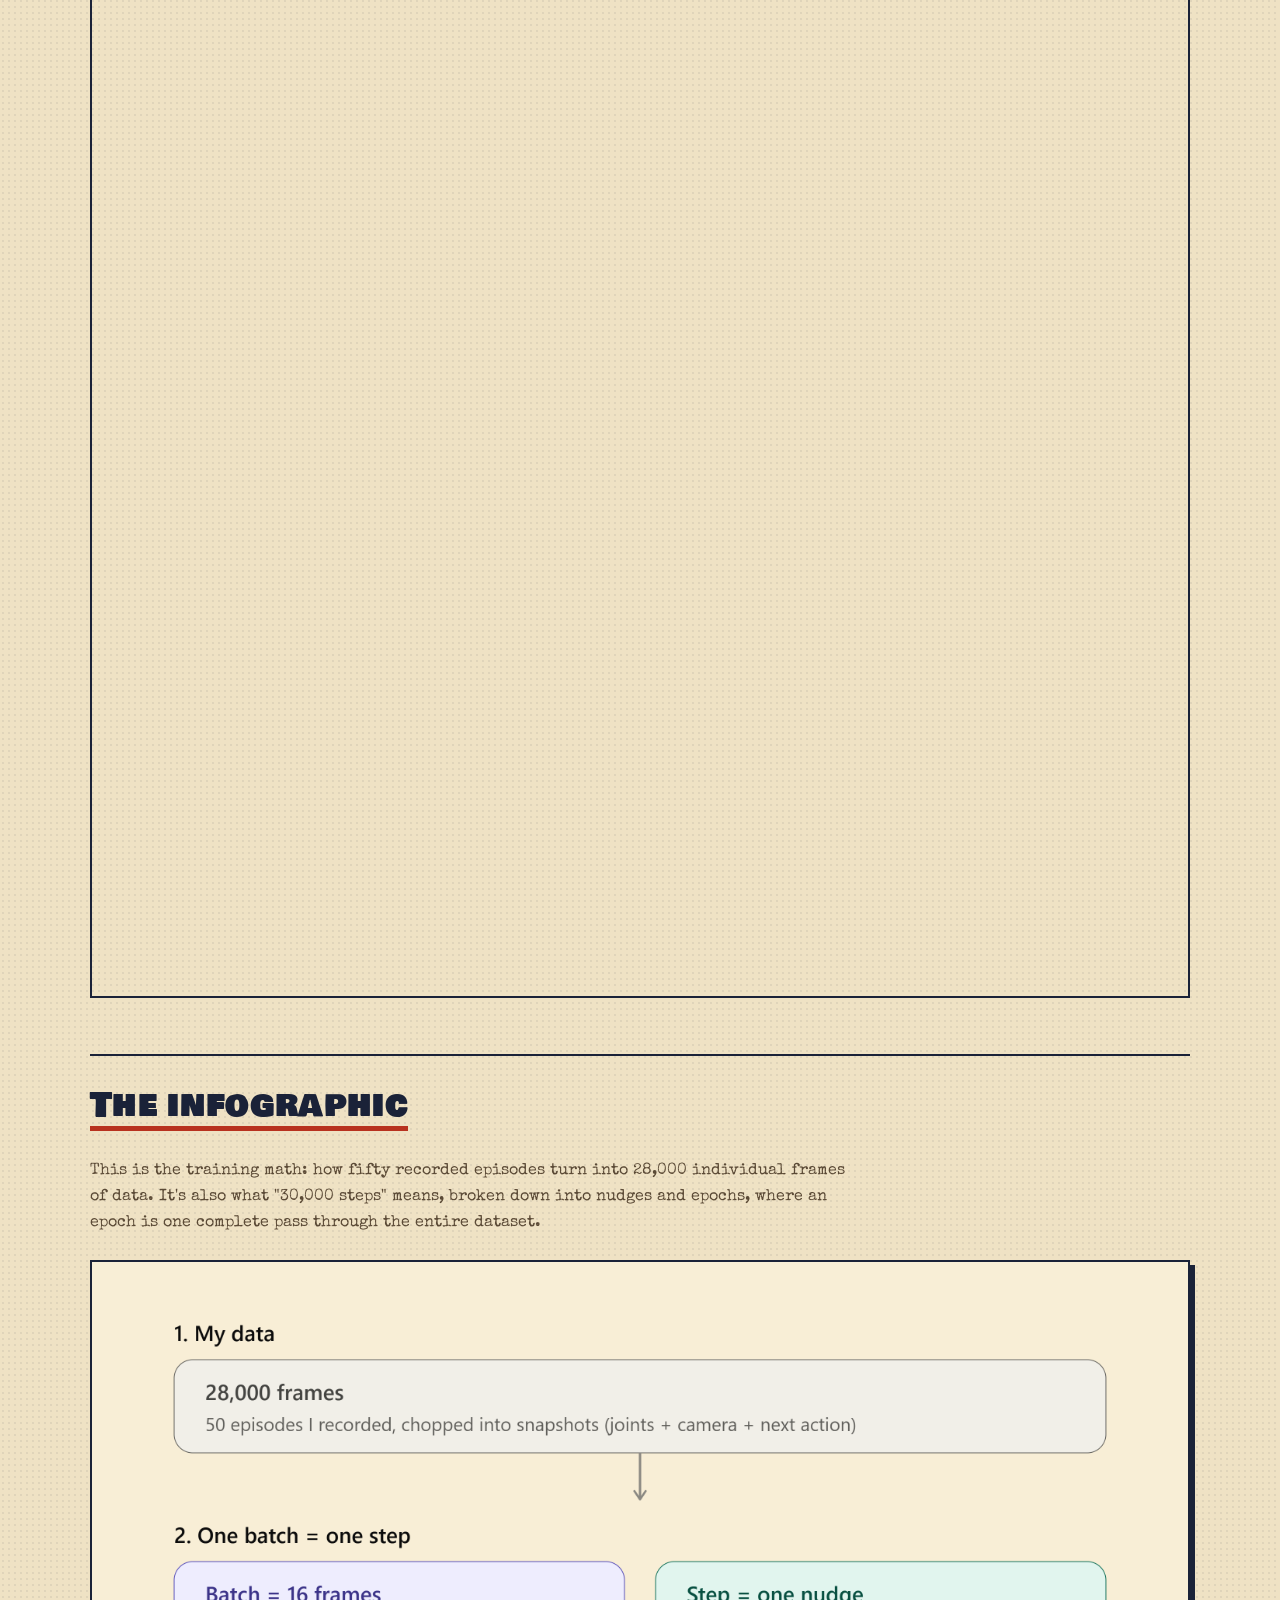
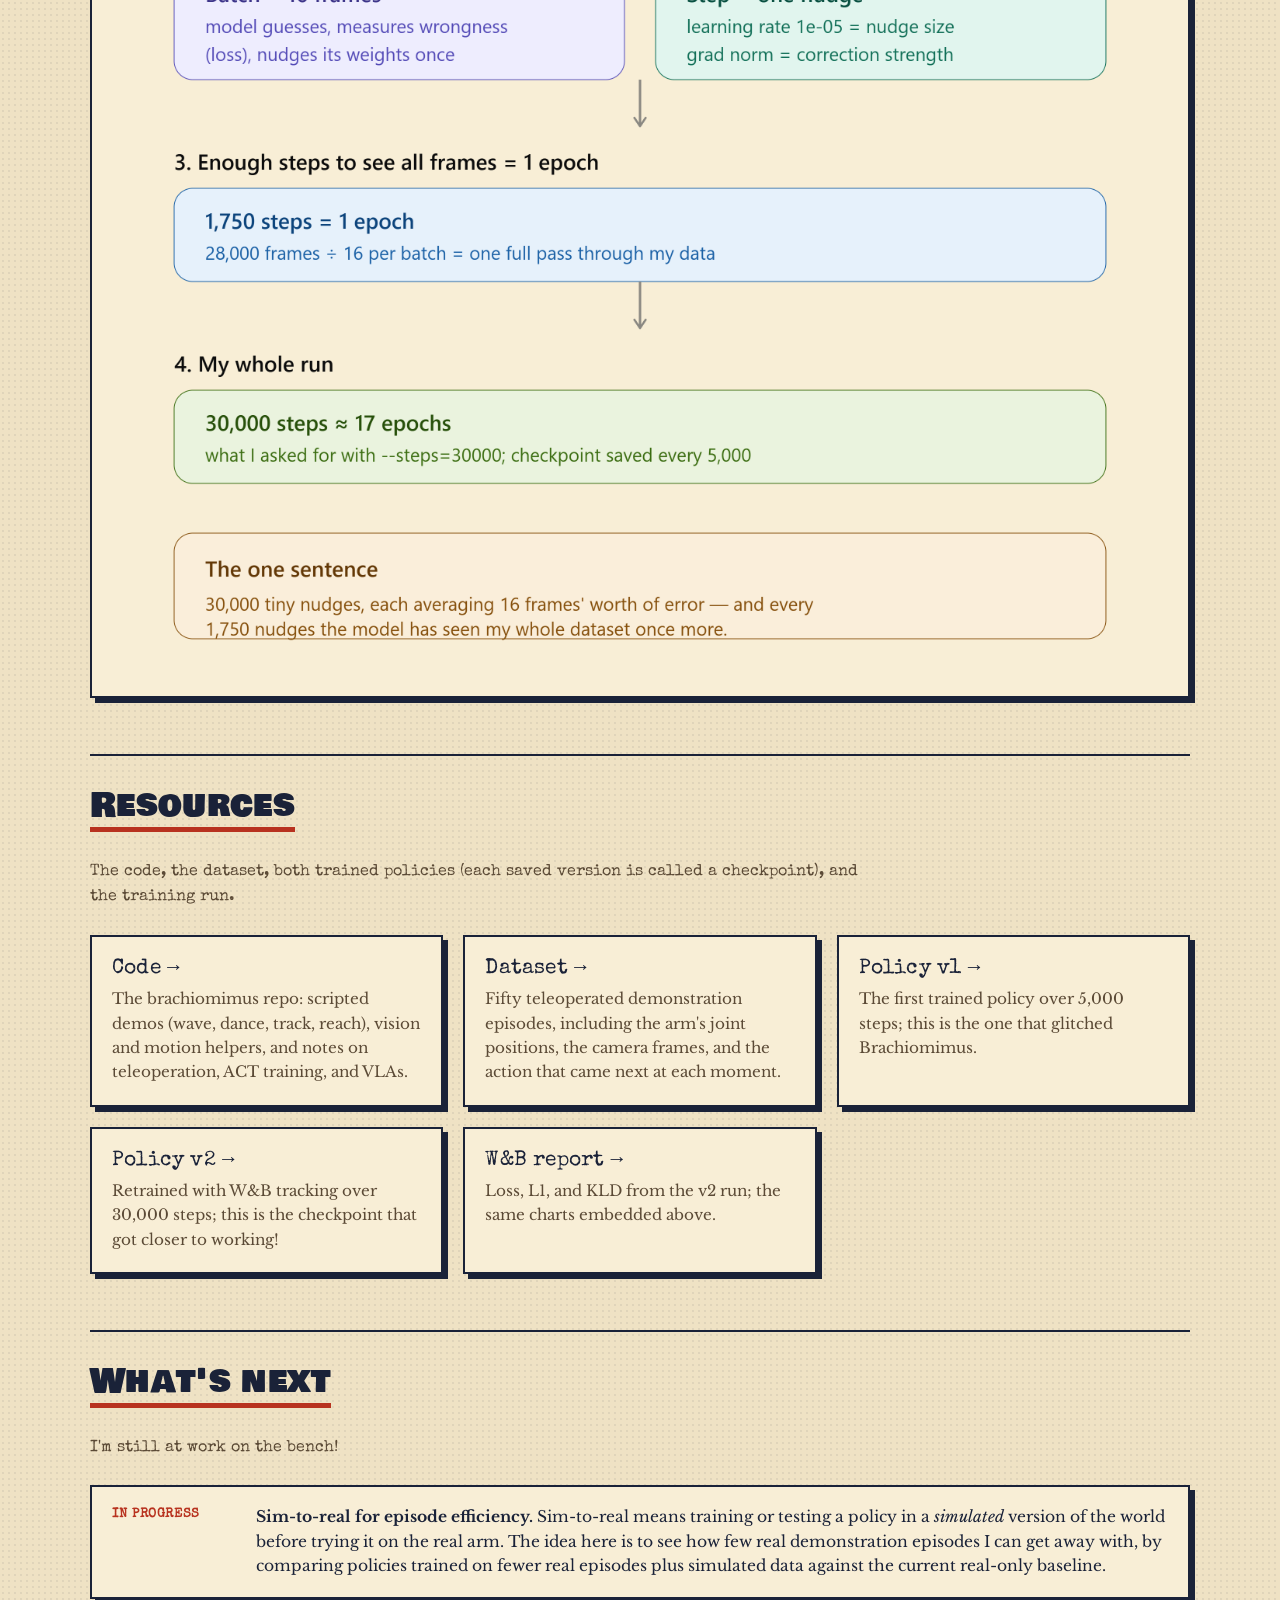
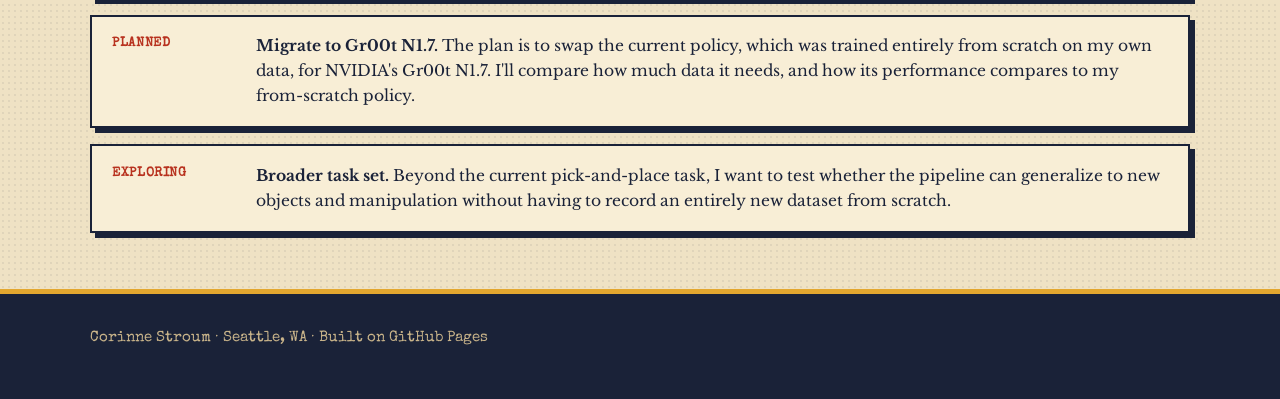
==== commit 67431c7b: "Lab Notes: voice pass using Corinne's own post about training Brachiomimus Rewrite steps 1-3 from he" ====
--- a/lab-notes.html
+++ b/lab-notes.html
@@ -371,16 +371,17 @@
       <div class="kicker">Lab Notes</div>
       <h1>SO-101: teaching a cheap robot arm to do useful things</h1>
       <p>
-        I've been experimenting with an SO-101, an open-source robot arm that I built and program myself. There 
-        are two parts: the leader arm, which I call Brachius Rex, and the follower arm, which I call Brachiomimus. 
+        Zach and I built an SO-101, an open-source robot arm, and I've been learning to program it. There
+        are two parts: the leader arm, which I call Brachius Rex, and the follower arm, which I call Brachiomimus.
         
         These let me use an approach called imitation learning: the follower arm (Brachiomimus) can learn a 
         task by watching me demonstrate it over and over via teleoperation (controlling Brachius Rex), rather
-        than by following rules I write out by hand. This page is my lab notebook.
+        than by following rules I write out by hand. I learn better by writing into a lab notebook, but I also
+        think we need more people sharing the messy middle instead of polished demos. This page is my notebook.
         
         I start with "episodes", or recordings of task demonstrations. Anyone can use these to train "policies", or
-        trained models that decide what the arm should do at each moment. Below, I shared runs in simulation and 
-        on the real arm, my lessons learned, and a quick infographic to tie the concepts together.
+        models that decide what the arm should do at each moment. Below are my dataset, both training runs, what
+        went wrong, and an infographic that explains the training math.
       </p>
     </section>
 
@@ -397,11 +398,10 @@
             <div class="kicker">Step 1 · Morning one</div>
             <h3>Recording 50 episodes</h3>
             <p>
-              I spent the first morning teleoperating the SO-101; I controlled the Leader arm (Brachius Rex) by hand
-              while my laptop recorded everything it did. I repeated my task (moving a yellow block to a blue landing zone)
-              until I had fifty episodes. Each episode is one complete recording of the arm doing the
-              task from start to finish, with a reset in-between. Each episode logs the arm's joint positions, the camera images, and
-              what action came next; everything after this is trained on that data.
+              I spent a morning teleoperating Brachius Rex, the leader arm. I had it move a yellow block to a blue
+              target fifty times while my laptop recorded every joint movement, camera frame, and action. Each
+              episode is one complete run of the task from start to finish, with a reset in between. Those 15
+              minutes of demonstrations became the training data for Brachiomimus.
               <a href="https://huggingface.co/datasets/cpstroum/so101-brachiomimus-50ep" target="_blank" rel="noreferrer">View the dataset →</a>
             </p>
             <div class="photos">
@@ -425,10 +425,12 @@
             <div class="kicker">Step 2 · First attempt</div>
             <h3>I trained a policy, and it glitched</h3>
             <p>
-              I tried my first training pass on the fifty episodes over 5,000 steps (see <a href="#infographic">infographic</a>); this 
-              showed an Action Chunking Transformer (ACT) model the data I recorded so it can learn a policy 
-              of its own. It seemed to move in the right direction, but stuttered in place more than it fulfilled
-              the goal. I did some research to learn what might cause it: insufficient steps in the training job.
+              I trained my first Action Chunking Transformer (ACT) policy on the fifty episodes for 5,000 steps
+              (see the <a href="#infographic">infographic</a>) and eagerly set it up to run on its own. It failed;
+              the arm twitched in place. It looked like it was trying to move toward the block or the goal but
+              couldn't quite commit. My first assumption was the obvious one: 50 episodes? I didn't collect enough
+              data. I dug deep into the refresh rate of my recording and my eval, thinking my Surface laptop was
+              maxed out.
               <a href="https://huggingface.co/cpstroum/so101-brachiomimus-block-movement" target="_blank" rel="noreferrer">View this policy (v1) →</a>
             </p>
           </div>
@@ -440,14 +442,13 @@
         <article class="beat">
           <div>
             <div class="kicker">Step 3 · Retrain, with tracking</div>
-            <h3>I logged the run to Weights &amp; Biases, and it worked</h3>
+            <h3>I trained longer, and it worked</h3>
             <p>
-              I reran training, but this time I logged everything to Weights &amp; Biases (W&amp;B) so I could
-              track a training run over time; it also charted metrics like loss, a measure of how wrong the policy's
-              predictions are, so I could verify the model was improving.  I trained for 30,000 steps, roughly 17 full 
-              passes over the whole dataset; the <a href="#training-charts">training charts</a> and the <a href="#infographic">infographic</a>
-              below walk through that math in more detail. This time the policy held the task together on the
-              real arm.
+              I trained again using the exact same fifty demonstrations, but this time for 30,000 steps instead of
+              5,000. That's roughly 17 full passes over the dataset; the <a href="#infographic">infographic</a> walks
+              through the math. I tracked the run in Weights &amp; Biases (W&amp;B) so I could watch the learning
+              happen, and I learned how loss curves work (see the <a href="#training-charts">training charts</a>).
+              The second policy worked! <em>The demonstration dataset hadn't been the bottleneck; my patience was!</em>
               <a href="https://huggingface.co/cpstroum/so101-brachiomimus-block-movement-v2" target="_blank" rel="noreferrer">View this policy (v2) →</a>
             </p>
           </div>
@@ -461,14 +462,18 @@
     <section id="training-charts">
       <h2>Training charts</h2>
       <p class="section-intro">
-        This report shows three curves from the v2 training run, the one that worked. 
-        - <b>Loss</b> is the overall metric for how wrong the policy's predictions are; 
-        it should trend downward as training goes on. 
-        - <b>L1</b> measures that same kind of error more directly, as the average distance 
-        between the arm position the policy predicted and the real one.
-        - <b>KLD</b> (KL divergence) is a more technical measure of how  much the model's internal 
-        representation is drifting; it matters less for this story, but flat and
-        stable is a good sign, while wild swings would not be. 
+        This report shows three curves from the v2 training run, the one that worked.
+      </p>
+      <ul class="section-intro">
+        <li><b>Loss</b> is the overall measure of how wrong the policy's predictions are. It should trend
+        down as training goes on.</li>
+        <li><b>L1</b> measures the same kind of error more directly: the average distance between the arm
+        position the policy predicted and the real one.</li>
+        <li><b>KLD</b> (KL divergence) is a more technical measure of how much the model's internal
+        representation is drifting. It matters less here, but flat and stable is a good sign; wild swings
+        would not be.</li>
+      </ul>
+      <p class="section-intro">
         
         I didn't track my v1 policy run, so this is not a before-and-after comparison. Just nice to visualize.
       </p>
@@ -480,8 +485,7 @@
     <section id="infographic">
       <h2>The infographic</h2>
       <p class="section-intro">
-        This is the training behavior in plain language: how fifty recorded episodes turn into 28,000 individual
-        frames of data. It's also what "30,000 steps" means, broken down into nudges and epochs, where an
+        This is the training math: how fifty recorded episodes turn into 28,000 individual frames of data. It's also what "30,000 steps" means, broken down into nudges and epochs, where an
         epoch is one complete pass through the entire dataset.
       </p>
       <div class="infographic-frame">
@@ -492,8 +496,8 @@
     <section id="resources">
       <h2>Resources</h2>
       <p class="section-intro">
-        Here is the code, the dataset, both saved versions of the trained policy, each one called a checkpoint,
-        and the training run.
+        The code, the dataset, both trained policies (each saved version is called a checkpoint), and the
+        training run.
       </p>
       <ul class="resource-list">
         <li>
